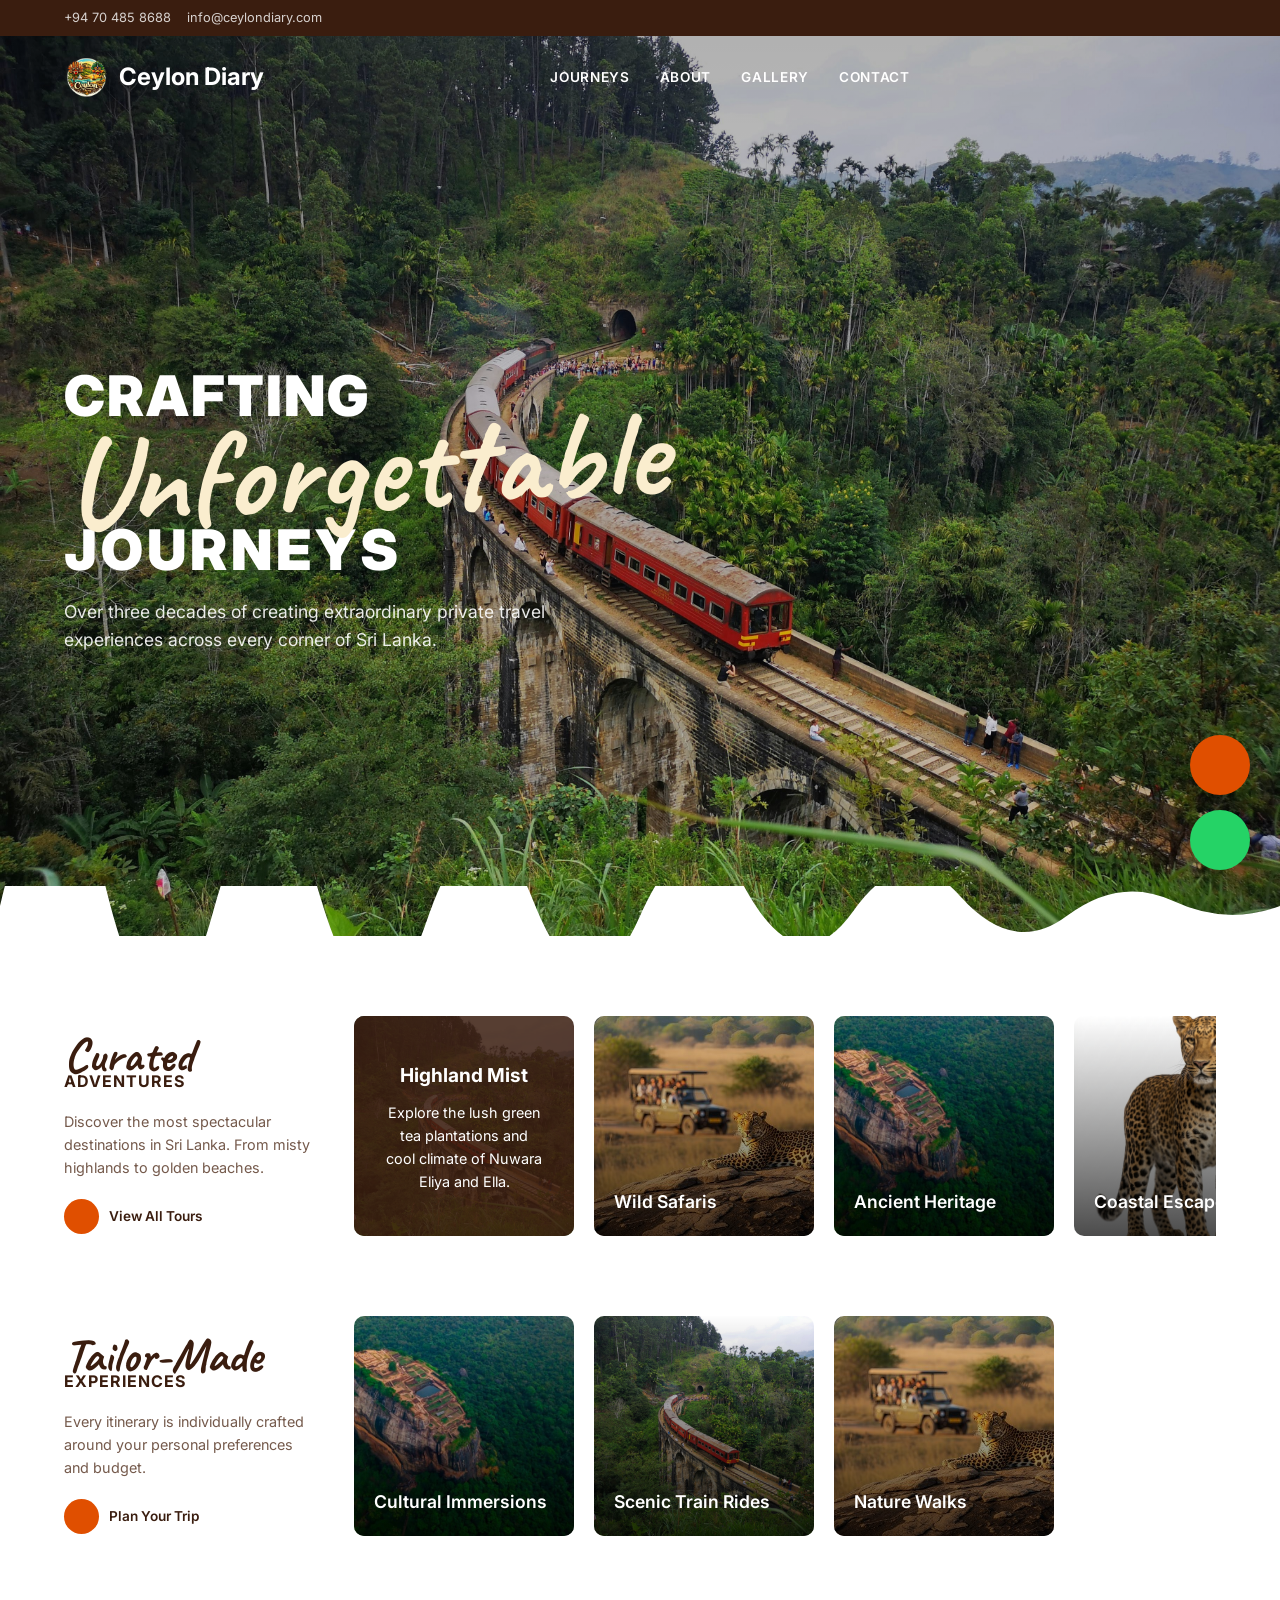
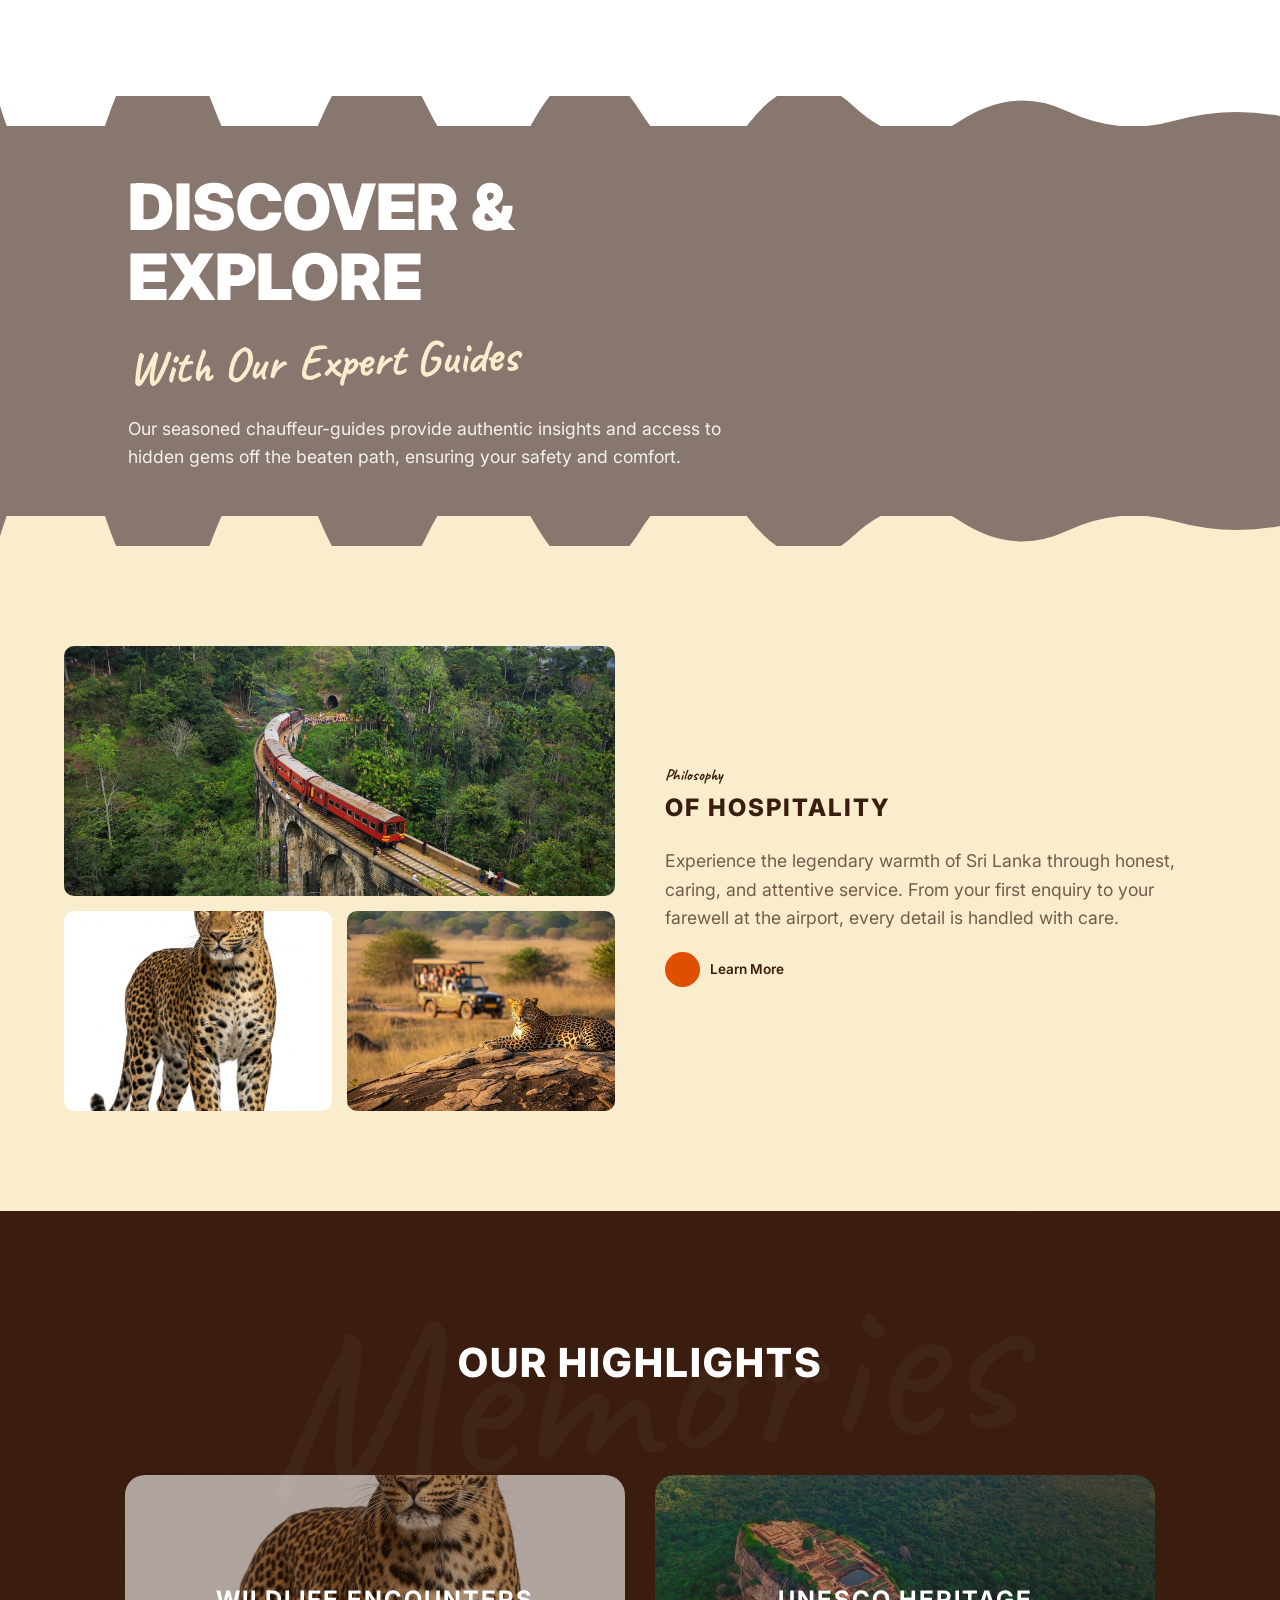
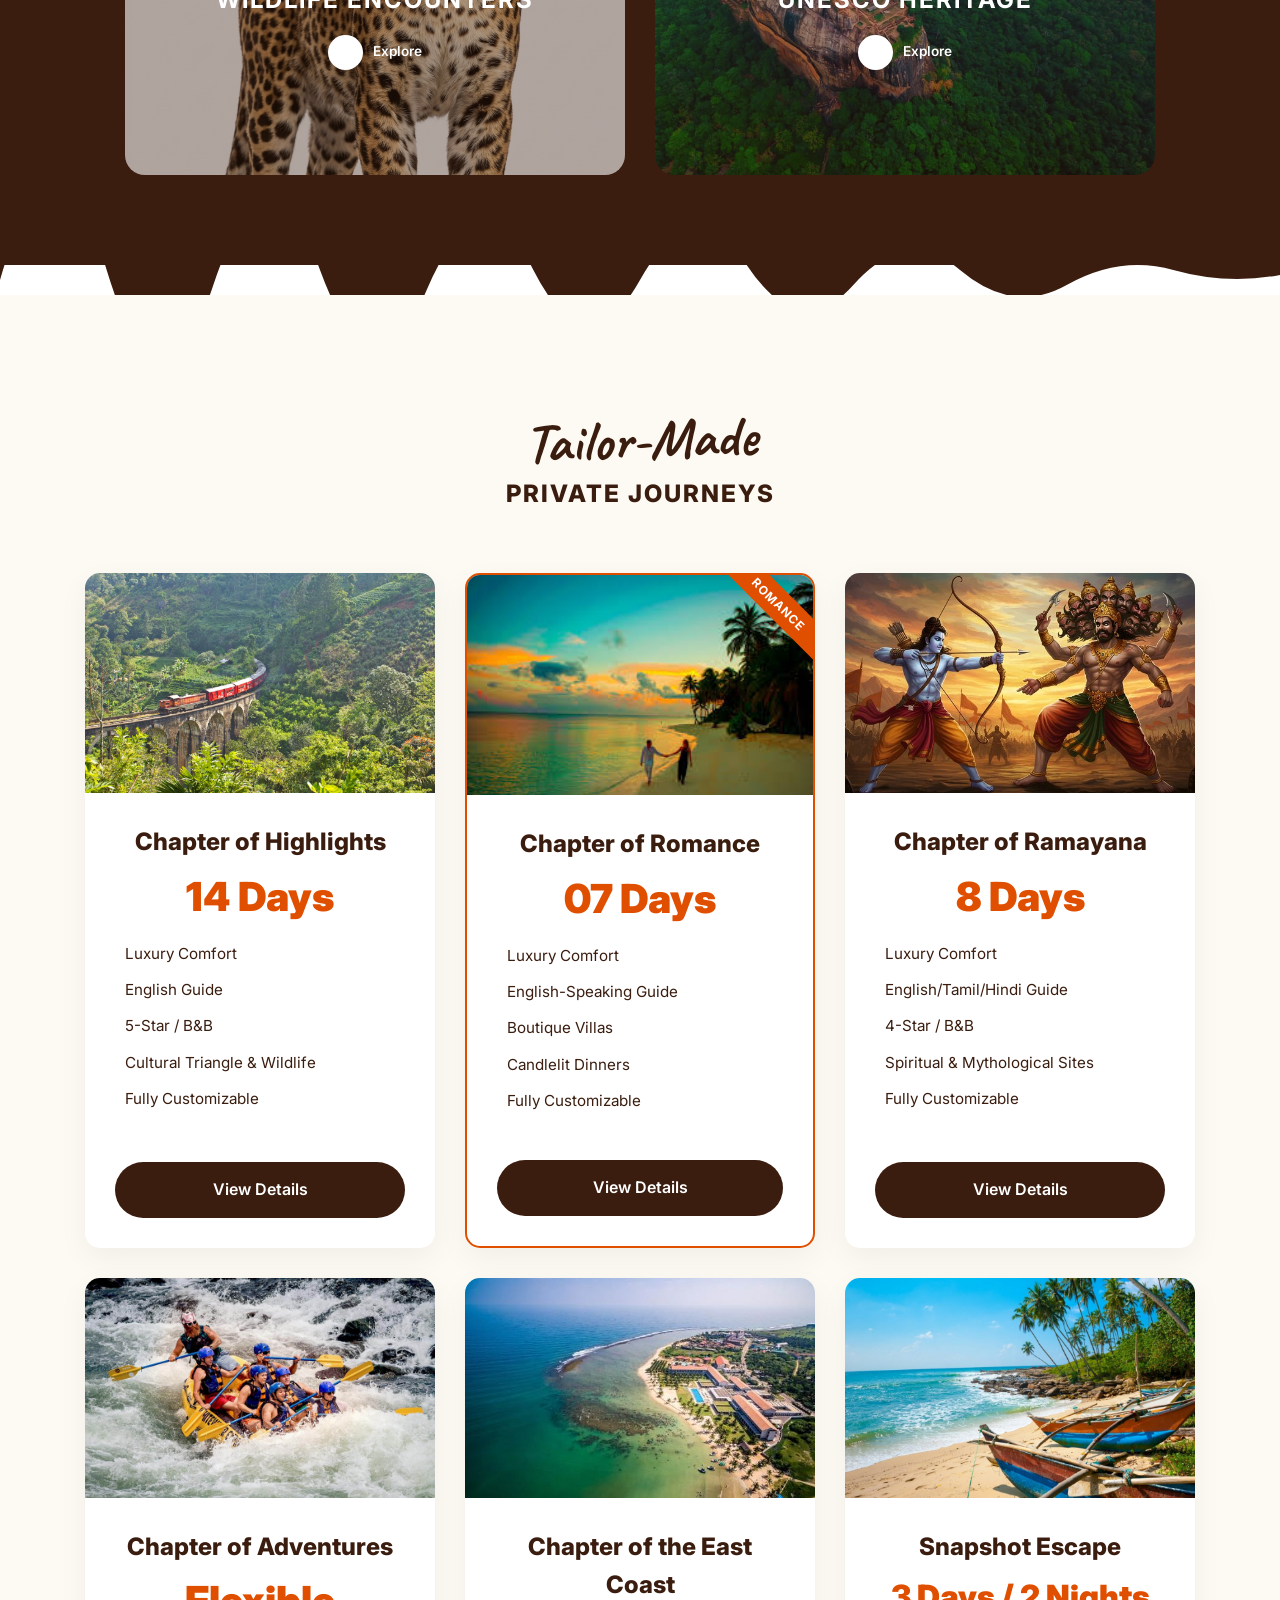
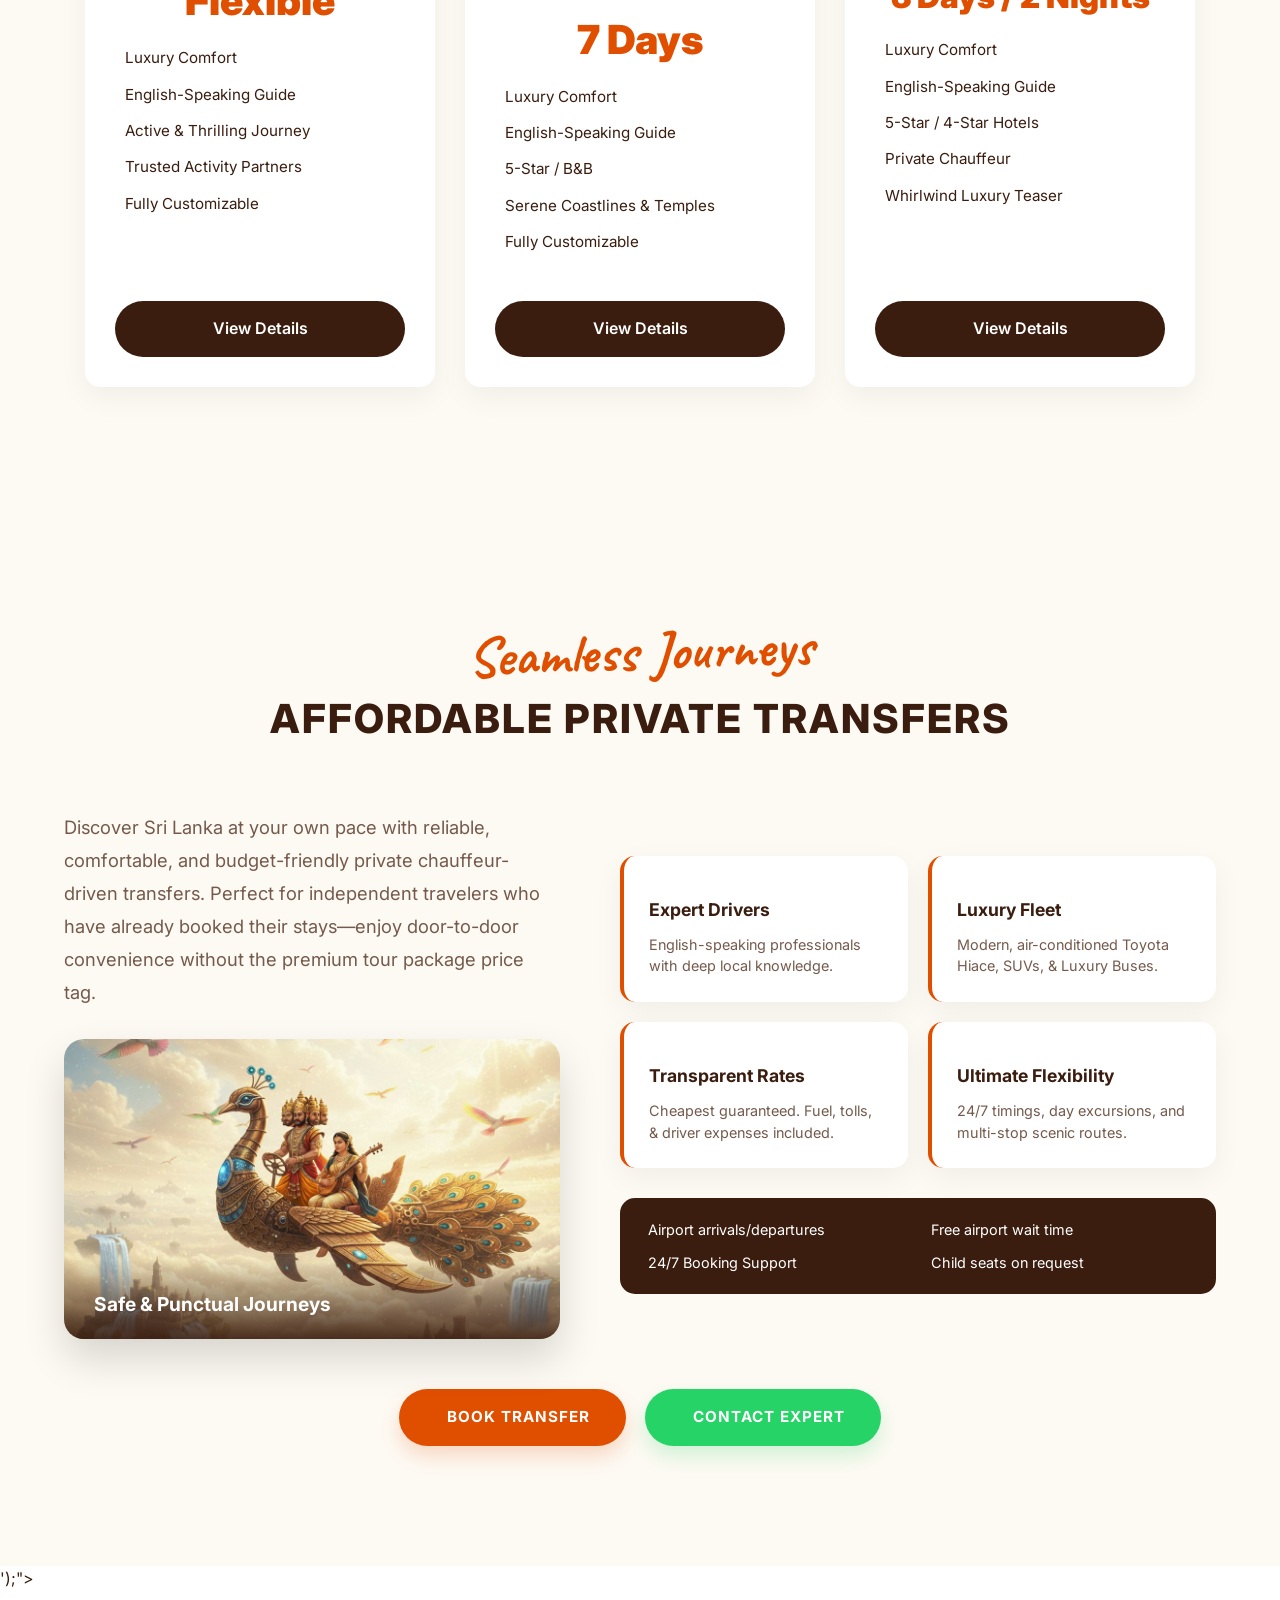
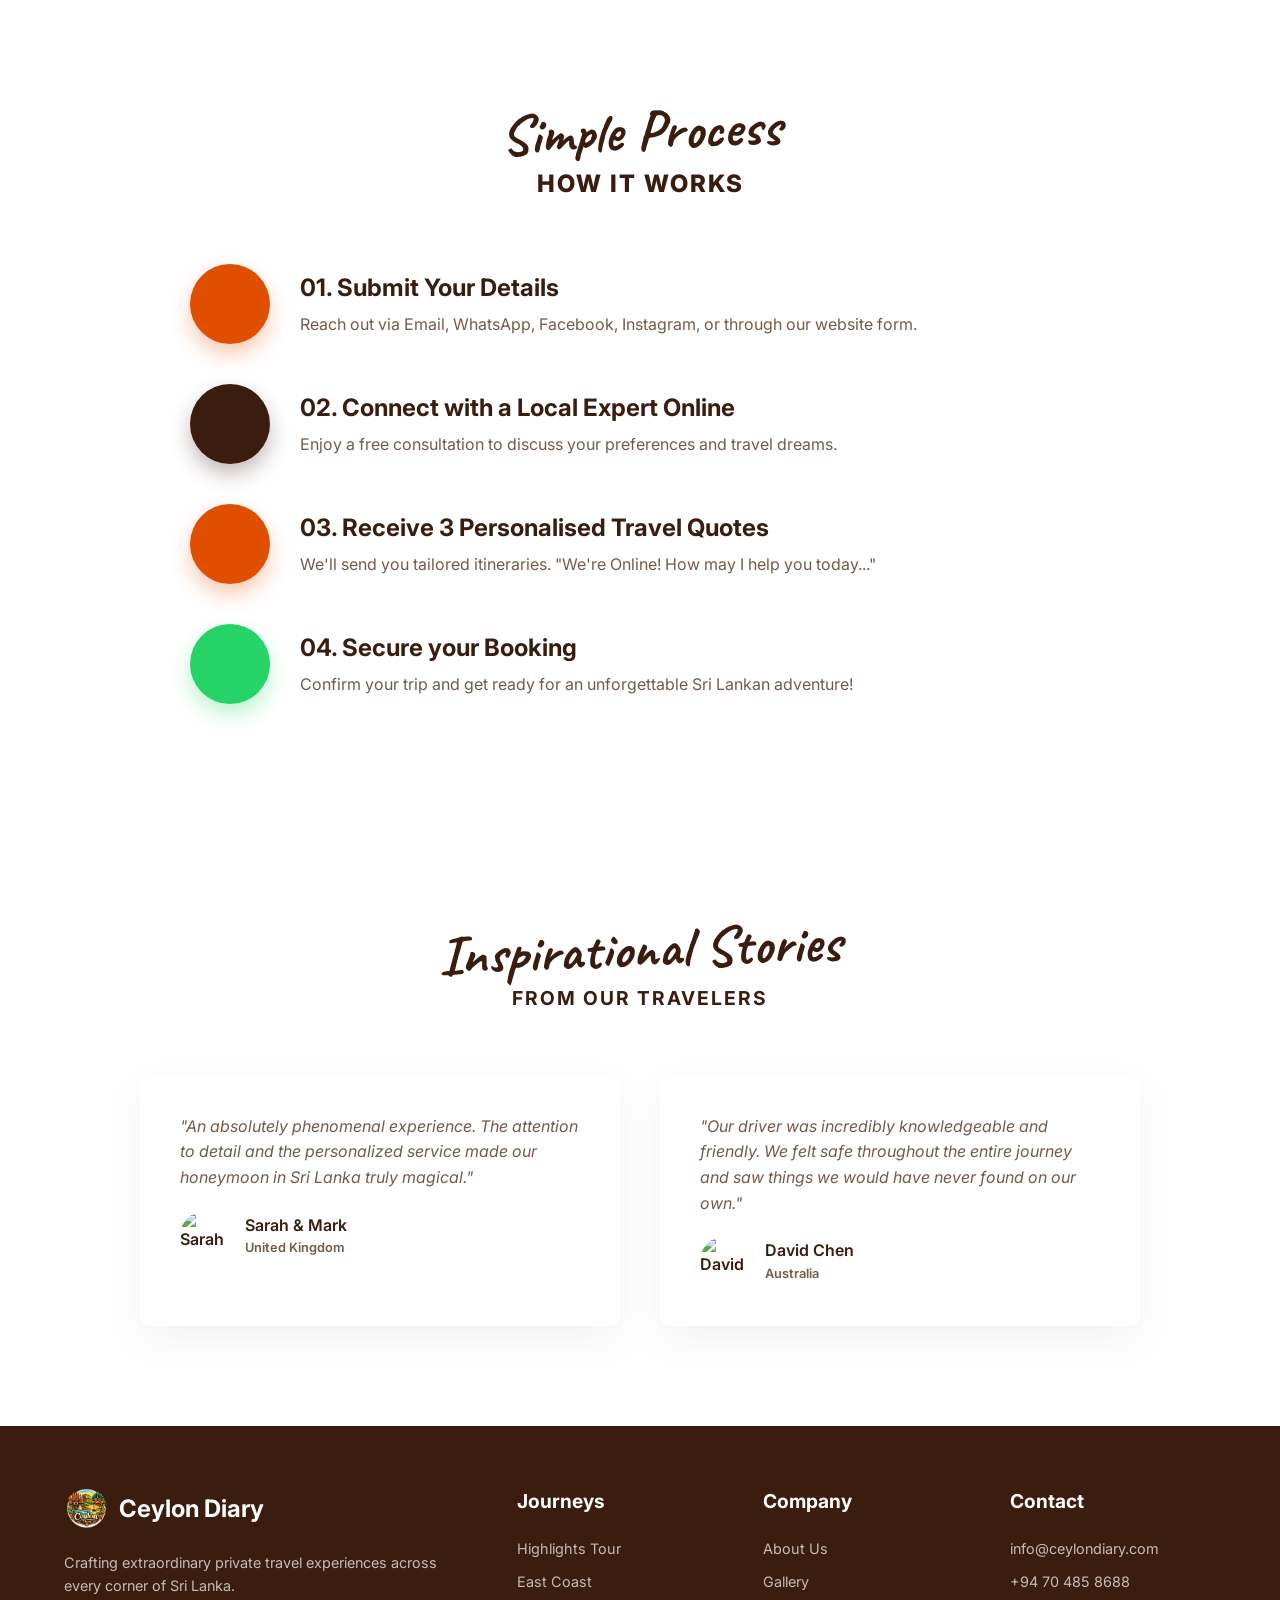
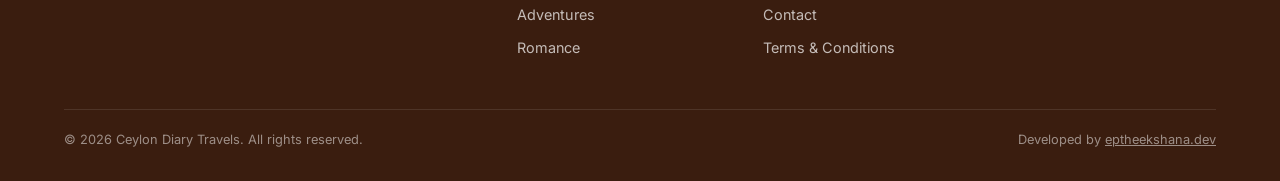
==== index.html @ e625d503 "Completed Ceylon Diary Web" ====
<!DOCTYPE html>
<html lang="en">
<head>
    <meta charset="UTF-8">
    <meta name="viewport" content="width=device-width, initial-scale=1.0">
    <title>Ceylon Diary | Luxury Private Tours Sri Lanka</title>

    <meta name="description" content="Discover Sri Lanka with Ceylon Diary. Explore luxury private tours, pristine beaches, ancient temples, wildlife safaris, and the legendary Ramayana trail.">
    <meta name="keywords" content="Sri Lanka tourism, luxury travel Sri Lanka, private tours Sri Lanka, Ramayana trail Sri Lanka, Sri Lanka holidays, Ceylon Diary, private chauffeur Sri Lanka, honeymoon Sri Lanka, custom holiday Sri Lanka">
    <meta property="og:title" content="Ceylon Diary | Luxury Private Tours Sri Lanka">
    <meta property="og:description" content="Discover Sri Lanka with Ceylon Diary. Explore luxury private tours, pristine beaches, ancient temples, wildlife safaris, and the legendary Ramayana trail.">
    <meta property="og:image" content="img/logo.png">
    <meta property="og:type" content="website">

    <link rel="icon" href="img/logo.png" type="image/png">
    
    <link rel="preconnect" href="https://fonts.googleapis.com">
    <link rel="preconnect" href="https://fonts.gstatic.com" crossorigin>
    <link href="https://fonts.googleapis.com/css2?family=Inter:wght@300;400;500;600;700;900&family=Caveat:wght@600;700&display=swap" rel="stylesheet">
    <link rel="stylesheet" href="https://cdn.jsdelivr.net/npm/remixicon@3.5.0/fonts/remixicon.css">
    
    <style>
        :root {
            --navy: #3a1d0f;
            --blue-bg: #faedce;
            --blue-light: #fdfaf3;
            --accent: #e04f00;
            --accent-hover: #c44500;
            --white: #FFFFFF;
            --text-dark: #3a1d0f;
            --text-muted: #755a4c;
            --border: #eaddce;
            --font-sans: 'Inter', sans-serif;
            --font-brush: 'Caveat', cursive;
        }

        * { margin: 0; padding: 0; box-sizing: border-box; }
        html { scroll-behavior: smooth; }
        body { font-family: var(--font-sans); background-color: var(--white); color: var(--text-dark); overflow-x: hidden; line-height: 1.6; }
        a { text-decoration: none; color: inherit; }
        ul { list-style: none; }
        img { max-width: 100%; display: block; }
        
        .brush-font { font-family: var(--font-brush); font-weight: 700; }
        
        /* -- TOP BAR -- */
        .top-bar { background: var(--navy); color: rgba(255,255,255,0.8); font-size: 0.8rem; padding: 8px 5%; display: flex; justify-content: space-between; z-index: 1001; position: relative; }
        .top-bar a { transition: color 0.3s; margin-left: 15px; }
        .top-bar a:hover { color: var(--accent); }
        
        /* -- HEADER -- */
        header { position: absolute; top: 35px; width: 100%; padding: 20px 5%; display: flex; justify-content: space-between; align-items: center; z-index: 1000; }
        .logo { display: flex; align-items: center; gap: 10px; font-weight: 700; color: #fff; font-size: 1.5rem; }
        .logo img { height: 45px; }
        .nav-links { display: flex; gap: 30px; }
        .nav-links a { color: #fff; font-size: 0.85rem; font-weight: 600; text-transform: uppercase; letter-spacing: 0.05em; transition: 0.3s; }
        .nav-links a:hover { color: var(--accent); }
        .nav-icons { display: flex; gap: 20px; color: #fff; font-size: 1.2rem; }
        
        /* -- HERO -- */
        .hero { position: relative; min-height: 100vh; background: linear-gradient(rgba(0,0,0,0.3), rgba(0,0,0,0.1)), url("img/Nine Arch Bridge.jpg") center/cover; display: flex; align-items: center; padding: 0 5%; }
        .hero-content { max-width: 800px; color: #fff; z-index: 2; margin-top: 50px; }
        .hero-title-1 { font-size: 3.5rem; font-weight: 900; letter-spacing: 2px; text-transform: uppercase; line-height: 1; }
        .hero-title-2 { font-size: 8rem; color: var(--blue-bg); margin: -20px 0 -10px; line-height: 1; transform: rotate(-3deg); }
        .hero-title-3 { font-size: 3.5rem; font-weight: 900; letter-spacing: 4px; text-transform: uppercase; line-height: 1; margin-bottom: 20px; }
        .hero-sub { font-size: 1.1rem; max-width: 500px; opacity: 0.9; }
        
        /* Torn edge bottom overlay */
        .torn-edge-white { position: absolute; bottom: 0; left: 0; width: 100%; height: 50px; background: url('data:image/svg+xml;utf8,<svg viewBox="0 0 1200 50" preserveAspectRatio="none" xmlns="http://www.w3.org/2000/svg"><path d="M0,50 L1200,50 L1200,20 Q1150,40 1100,15 T1000,30 T900,10 T800,25 T700,5 T600,30 T500,15 T400,35 T300,10 T200,25 T100,5 T0,20 Z" fill="%23FFFFFF"/></svg>') center bottom/100% 100% no-repeat; z-index: 10; }
        
        /* -- SECTIONS -- */
        .section { padding: 80px 5%; position: relative; }
        .section-white { background: var(--white); }
        .section-cream { background: var(--blue-bg); }
        .section-dark { background: var(--navy); color: var(--white); }
        
        /* -- HORIZONTAL GRIDS -- */
        .grid-row { display: flex; align-items: center; margin-bottom: 60px; gap: 40px; }
        .grid-info { flex: 0 0 250px; }
        .grid-info-title { font-size: 3rem; color: var(--navy); line-height: 1; margin-bottom: -10px; }
        .grid-info-subtitle { font-size: 1rem; font-weight: 700; text-transform: uppercase; letter-spacing: 1px; margin-bottom: 15px; }
        .grid-info p { font-size: 0.9rem; color: var(--text-muted); margin-bottom: 20px; }
        
        .btn-circle { display: inline-flex; align-items: center; gap: 10px; font-weight: 600; font-size: 0.85rem; color: var(--navy); transition: 0.3s; }
        .btn-circle i { background: var(--accent); color: #fff; width: 35px; height: 35px; border-radius: 50%; display: flex; align-items: center; justify-content: center; transition: 0.3s; }
        .btn-circle:hover i { transform: scale(1.1); background: var(--accent-hover); }
        
        .scroll-cards { display: flex; gap: 20px; overflow-x: auto; padding-bottom: 20px; flex-grow: 1; scrollbar-width: none; }
        .scroll-cards::-webkit-scrollbar { display: none; }
        .card-sq { flex: 0 0 220px; height: 220px; position: relative; border-radius: 10px; overflow: hidden; cursor: pointer; }
        .card-sq img { width: 100%; height: 100%; object-fit: cover; transition: 0.5s; }
        .card-sq:hover img { transform: scale(1.1); }
        .card-overlay { position: absolute; inset: 0; background: linear-gradient(to top, rgba(0,0,0,0.7), transparent); display: flex; align-items: flex-end; padding: 20px; color: #fff; font-weight: 600; font-size: 1.1rem; }
        .card-sq.active::before { content: ''; position: absolute; inset: 0; background: rgba(58,29,15,0.85); z-index: 1; }
        .card-sq.active .card-overlay { z-index: 2; align-items: center; justify-content: center; text-align: center; font-size: 0.9rem; padding: 30px; font-weight: 400; opacity: 1; background: none; }
        
        /* -- PARALLAX BANNER -- */
        .parallax-banner { position: relative; height: 50vh; display: flex; align-items: center; padding: 0 10%; color: #fff; background: url("img/Yala.jpg") center/cover fixed; }
        .parallax-banner::before { content: ''; position: absolute; inset: 0; background: rgba(58,29,15,0.6); }
        .parallax-content { position: relative; z-index: 2; max-width: 600px; }
        .parallax-title { font-size: 4rem; font-weight: 900; line-height: 1.1; margin-bottom: 10px; }
        .parallax-subtitle { font-size: 3rem; color: var(--blue-bg); transform: rotate(-2deg); display: inline-block; }
        
        .torn-edge-top-white { position: absolute; top: 0; left: 0; width: 100%; height: 30px; background: url('data:image/svg+xml;utf8,<svg viewBox="0 0 1200 30" preserveAspectRatio="none" xmlns="http://www.w3.org/2000/svg"><path d="M0,0 L1200,0 L1200,20 Q1150,10 1100,25 T1000,15 T900,25 T800,10 T700,30 T600,15 T500,25 T400,10 T300,25 T200,10 T100,25 T0,10 Z" fill="%23FFFFFF"/></svg>') center top/100% 100% no-repeat; z-index: 10; }
        .torn-edge-bottom-white { position: absolute; bottom: 0; left: 0; width: 100%; height: 30px; background: url('data:image/svg+xml;utf8,<svg viewBox="0 0 1200 30" preserveAspectRatio="none" xmlns="http://www.w3.org/2000/svg"><path d="M0,30 L1200,30 L1200,10 Q1150,20 1100,5 T1000,20 T900,5 T800,20 T700,0 T600,15 T500,5 T400,25 T300,5 T200,20 T100,5 T0,15 Z" fill="%23FFFFFF"/></svg>') center bottom/100% 100% no-repeat; z-index: 10; }

        /* -- MASONRY COLLAGE -- */
        .collage-section { display: flex; align-items: center; gap: 50px; padding: 100px 5%; background: var(--blue-bg); }
        .collage-grid { flex: 1; display: grid; grid-template-columns: 1fr 1fr; gap: 15px; }
        .collage-grid img { border-radius: 10px; width: 100%; height: 200px; object-fit: cover; }
        .collage-grid img:nth-child(1) { grid-column: 1 / 3; height: 250px; }
        .collage-text { flex: 1; }
        .collage-text h2 { font-size: 4rem; color: var(--navy); line-height: 1; margin-bottom: -10px; transform: rotate(-3deg); }
        .collage-text h3 { font-size: 1.5rem; font-weight: 800; letter-spacing: 2px; text-transform: uppercase; margin-bottom: 20px; }
        
        /* -- ACTIVISM -- */
        .activism-section { background: var(--navy); color: #fff; padding: 120px 5%; position: relative; overflow: hidden; text-align: center; }
        .activism-bg-text { position: absolute; top: -20px; left: 50%; transform: translateX(-50%) rotate(-5deg); font-size: 15rem; color: rgba(255,255,255,0.03); white-space: nowrap; font-family: var(--font-brush); z-index: 1; pointer-events: none; }
        .activism-cards { display: flex; justify-content: center; gap: 30px; position: relative; z-index: 2; margin-top: 80px; }
        .act-card { flex: 0 1 500px; height: 300px; border-radius: 20px; overflow: hidden; position: relative; }
        .act-card img { width: 100%; height: 100%; object-fit: cover; opacity: 0.6; transition: 0.5s; }
        .act-card:hover img { opacity: 0.8; transform: scale(1.05); }
        .act-overlay { position: absolute; inset: 0; display: flex; flex-direction: column; justify-content: center; align-items: center; padding: 40px; text-align: center; }
        .act-overlay h4 { font-size: 1.5rem; letter-spacing: 2px; margin-bottom: 15px; }
        
        /* -- PACKAGES -- */
        .packages-section { background: var(--blue-light); padding: 100px 5%; position: relative; }
        .packages-header { text-align: center; margin-bottom: 60px; }
        .packages-header .brush-font { font-size: 3.5rem; color: var(--navy); transform: rotate(-2deg); margin-bottom: -10px; display: inline-block; }
        .packages-header h2 { font-size: 1.5rem; font-weight: 800; letter-spacing: 2px; text-transform: uppercase; }
        
                        .packages-grid { display: flex; flex-wrap: wrap; justify-content: center; gap: 30px; max-width: 1200px; margin: 0 auto; }
        .pkg-card { flex: 0 1 350px; background: var(--white); border-radius: 15px; text-align: center; box-shadow: 0 10px 30px rgba(0,0,0,0.05); position: relative; overflow: hidden; transition: 0.3s; display: flex; flex-direction: column; }
        .pkg-img { width: 100%; height: 220px; object-fit: cover; }
        .pkg-content { padding: 30px; display: flex; flex-direction: column; flex-grow: 1; }
        .pkg-card:hover { transform: translateY(-5px); box-shadow: 0 15px 40px rgba(0,0,0,0.1); }
        .pkg-card.popular { border: 2px solid var(--accent); }
        .pkg-badge { position: absolute; top: 15px; right: -30px; background: var(--accent); color: #fff; font-size: 0.75rem; font-weight: 700; padding: 5px 30px; transform: rotate(45deg); letter-spacing: 1px; }
        .pkg-title { font-size: 1.5rem; font-weight: 800; color: var(--navy); margin-bottom: 15px; }
        .pkg-price { font-size: 2.5rem; font-weight: 900; color: var(--accent); margin-bottom: 25px; line-height: 1; }
        .pkg-price span { font-size: 1rem; font-weight: 500; color: var(--text-muted); }
        
        .pkg-list { text-align: left; margin-bottom: 35px; }
        .pkg-list li { margin-bottom: 12px; font-size: 0.95rem; display: flex; align-items: flex-start; gap: 10px; }
        .pkg-list li i { color: var(--accent); font-size: 1.1rem; margin-top: 2px; }
        
        .btn-pkg { display: inline-block; width: 100%; padding: 15px; background: var(--navy); color: #fff; border-radius: 50px; font-weight: 600; transition: 0.3s; }
        .btn-pkg:hover { background: var(--accent); }

        /* -- TESTIMONIALS -- */
        .testimonials { background: var(--white); padding: 100px 5%; text-align: center; }
        .test-title { font-size: 3.5rem; color: var(--navy); margin-bottom: -10px; transform: rotate(-2deg); }
        .test-subtitle { font-size: 1.2rem; font-weight: 700; letter-spacing: 2px; text-transform: uppercase; margin-bottom: 60px; }
        .test-grid { display: flex; justify-content: center; gap: 40px; max-width: 1000px; margin: 0 auto; }
        .test-card { background: #fff; box-shadow: 0 15px 40px rgba(0,0,0,0.05); padding: 40px; border-radius: 10px; text-align: left; flex: 1; position: relative; }
        .test-card p { font-style: italic; color: var(--text-muted); margin-bottom: 20px; }
        .test-author { display: flex; align-items: center; gap: 15px; font-weight: 600; }
        .test-author img { width: 50px; height: 50px; border-radius: 50%; object-fit: cover; }

        /* -- FOOTER -- */
        footer { background: var(--navy); color: #fff; padding: 60px 5% 30px; }
        .footer-grid { display: grid; grid-template-columns: 2fr 1fr 1fr 1fr; gap: 40px; margin-bottom: 40px; }
        .footer-col h4 { font-size: 1.2rem; margin-bottom: 20px; }
        .footer-col a { display: block; margin-bottom: 10px; color: rgba(255,255,255,0.7); font-size: 0.9rem; }
        .footer-col a:hover { color: var(--accent); }
        .footer-bottom { border-top: 1px solid rgba(255,255,255,0.1); padding-top: 20px; display: flex; justify-content: space-between; font-size: 0.8rem; color: rgba(255,255,255,0.5); }
        
        /* Utilities for Torn Edges on Dark/Cream */
        .torn-cream-top { position: absolute; top: 0; left: 0; width: 100%; height: 30px; background: url('data:image/svg+xml;utf8,<svg viewBox="0 0 1200 30" preserveAspectRatio="none" xmlns="http://www.w3.org/2000/svg"><path d="M0,0 L1200,0 L1200,20 Q1150,10 1100,25 T1000,15 T900,25 T800,10 T700,30 T600,15 T500,25 T400,10 T300,25 T200,10 T100,25 T0,10 Z" fill="%23faedce"/></svg>') center top/100% 100% no-repeat; z-index: 10; }
        .torn-navy-top { position: absolute; top: 0; left: 0; width: 100%; height: 30px; background: url('data:image/svg+xml;utf8,<svg viewBox="0 0 1200 30" preserveAspectRatio="none" xmlns="http://www.w3.org/2000/svg"><path d="M0,0 L1200,0 L1200,20 Q1150,10 1100,25 T1000,15 T900,25 T800,10 T700,30 T600,15 T500,25 T400,10 T300,25 T200,10 T100,25 T0,10 Z" fill="%233a1d0f"/></svg>') center top/100% 100% no-repeat; z-index: 10; }
        .torn-navy-bottom { position: absolute; bottom: 0; left: 0; width: 100%; height: 30px; background: url('data:image/svg+xml;utf8,<svg viewBox="0 0 1200 30" preserveAspectRatio="none" xmlns="http://www.w3.org/2000/svg"><path d="M0,30 L1200,30 L1200,10 Q1150,20 1100,5 T1000,20 T900,5 T800,20 T700,0 T600,15 T500,5 T400,25 T300,5 T200,20 T100,5 T0,15 Z" fill="%233a1d0f"/></svg>') center bottom/100% 100% no-repeat; z-index: 10; }
        /* -- MOBILE RESPONSIVENESS -- */
        @media (max-width: 992px) {
            .hero-title-1 { font-size: 2.5rem; }
            .hero-title-2 { font-size: 5rem; }
            .hero-title-3 { font-size: 2.5rem; }
            
            .grid-row { flex-direction: column; text-align: center; }
            .grid-info { flex: none; width: 100%; margin-bottom: 20px; }
            .scroll-cards { justify-content: flex-start; padding-bottom: 30px; }
            
            .collage-section { flex-direction: column; padding: 60px 5%; text-align: center; }
            .collage-grid { width: 100%; }
            .collage-text h2 { font-size: 3rem; transform: none; margin-bottom: 10px; }
            
            .activism-cards { flex-direction: column; }
            .activism-bg-text { font-size: 8rem; top: 0; }
            
            .test-grid { flex-direction: column; }
            .footer-grid { grid-template-columns: 1fr 1fr; }
        }

        @media (max-width: 768px) {

            /* Added Mobile Fixes */
            .details-grid { grid-template-columns: 1fr !important; gap: 32px !important; }
            .nav-links.active { z-index: 10000; }
            .pkg-card { margin-bottom: 30px; width: 100%; }
            .packages-grid { flex-direction: column; }
            .form-grid { grid-template-columns: 1fr !important; }

            /* Top bar & Header */
            .top-bar { flex-direction: column; align-items: center; gap: 10px; text-align: center; }
            .nav-links { display: none; /* In a real app, you'd add a JS hamburger menu here */ }
            header { top: 70px; }
            
            .hero { padding-top: 100px; text-align: center; justify-content: center; }
            .hero-title-1 { font-size: 2rem; }
            .hero-title-2 { font-size: 4rem; margin: -10px 0 0px; }
            .hero-title-3 { font-size: 2rem; letter-spacing: 2px; }
            
            .section { padding: 60px 5%; }
            
            .parallax-banner { text-align: center; padding: 0 5%; }
            .parallax-title { font-size: 2.5rem; }
            .parallax-subtitle { font-size: 2rem; transform: none; }
            
            .collage-text h2 { font-size: 2.5rem; }
            
            .activism-section h2 { font-size: 2rem; }
            .activism-bg-text { font-size: 5rem; top: 10px; }
            
            .packages-header .brush-font { font-size: 2.5rem; }
            .packages-header h2 { font-size: 1.2rem; }
            .pkg-card { margin-bottom: 20px; }
            
            .test-title { font-size: 2.5rem; transform: none; }
            
            .footer-grid { grid-template-columns: 1fr; text-align: center; }
            .footer-col .logo { justify-content: center; }
            .footer-col div { justify-content: center; }
        }
        
        /* Mobile Hamburger Menu Support */
        .hamburger { display: none; background: none; border: none; color: #fff; font-size: 1.8rem; cursor: pointer; }
        @media (max-width: 768px) {
            .hamburger { display: block; }
            .nav-icons { display: none; }
            .nav-links.active {
                display: flex;
                flex-direction: column;
                position: absolute;
                top: 70px;
                left: 5%;
                right: 5%;
                background: var(--navy);
                padding: 20px;
                border-radius: 10px;
                text-align: center;
                box-shadow: 0 10px 30px rgba(0,0,0,0.2);
            }
        }
    
        /* -- PREMIUM BUTTONS -- */
        .btn-premium {
            display: inline-flex;
            align-items: center;
            gap: 12px;
            padding: 16px 36px;
            background: var(--accent);
            color: #fff;
            border-radius: 50px;
            font-size: 0.95rem;
            font-weight: 700;
            text-transform: uppercase;
            letter-spacing: 1px;
            transition: all 0.3s ease;
            box-shadow: 0 10px 20px rgba(224, 79, 0, 0.2);
            text-decoration: none;
        }
        .btn-premium i {
            font-size: 1.2rem;
        }
        .btn-premium:hover {
            transform: translateY(-3px);
            box-shadow: 0 15px 30px rgba(224, 79, 0, 0.3);
            background: var(--accent-hover);
            color: #fff;
        }
        .btn-premium.whatsapp {
            background: #25D366;
            box-shadow: 0 10px 20px rgba(37, 211, 102, 0.2);
        }
        .btn-premium.whatsapp:hover {
            background: #20b858;
            box-shadow: 0 15px 30px rgba(37, 211, 102, 0.3);
        }

        /* -- FLOATING CONTACT -- */
        .floating-contact {
            position: fixed;
            bottom: 30px;
            right: 30px;
            display: flex;
            flex-direction: column;
            gap: 15px;
            z-index: 9999;
        }
        .float-btn {
            width: 60px;
            height: 60px;
            border-radius: 50%;
            display: flex;
            align-items: center;
            justify-content: center;
            color: white;
            font-size: 1.8rem;
            box-shadow: 0 10px 25px rgba(0,0,0,0.15);
            transition: all 0.3s ease;
            text-decoration: none;
        }
        .float-wa {
            background: #25D366;
        }
        .float-wa:hover {
            background: #20b858;
            transform: scale(1.1) translateY(-5px);
            color: white;
        }
        .float-mail {
            background: var(--accent);
        }
        .float-mail:hover {
            background: var(--accent-hover);
            transform: scale(1.1) translateY(-5px);
            color: white;
        }

    </style>
</head>
<body>

    <div class="top-bar">
        <div><i class="ri-phone-line"></i> +94 70 485 8688 &nbsp;&nbsp; <i class="ri-mail-line"></i> info@ceylondiary.com</div>
        <div>
            <a href="#"><i class="ri-facebook-fill"></i></a>
            <a href="#"><i class="ri-instagram-line"></i></a>
            <a href="#"><i class="ri-whatsapp-line"></i></a>
        </div>
    </div>

    <header>
        <a href="index.html" class="logo">
            <img src="img/logo.png" alt="Logo"> Ceylon Diary
        </a>
        <nav class="nav-links">
            <a href="index.html#tours">Journeys</a>
            <a href="about.html">About</a>
            <a href="gallery.html">Gallery</a>
            <a href="contact.html">Contact</a>
        </nav>
        <div class="nav-icons">
            <i class="ri-search-line"></i>
            <i class="ri-global-line"></i>
        </div>
        <button class="hamburger" onclick="document.querySelector('.nav-links').classList.toggle('active')">
            <i class="ri-menu-line"></i>
        </button>
    </header>

    <section class="hero">
        <div class="hero-content">
            <div class="hero-title-1">CRAFTING</div>
            <div class="brush-font hero-title-2">Unforgettable</div>
            <div class="hero-title-3">JOURNEYS</div>
            <p class="hero-sub">Over three decades of creating extraordinary private travel experiences across every corner of Sri Lanka.</p>
        </div>
        <div class="torn-edge-white"></div>
    </section>

    <section class="section section-white" id="tours">
        <!-- Row 1 -->
        <div class="grid-row">
            <div class="grid-info">
                <div class="brush-font grid-info-title">Curated</div>
                <div class="grid-info-subtitle">Adventures</div>
                <p>Discover the most spectacular destinations in Sri Lanka. From misty highlands to golden beaches.</p>
                <a href="chapter-of-highlights.html" class="btn-circle">
                    <i class="ri-arrow-right-line"></i> View All Tours
                </a>
            </div>
            <div class="scroll-cards">
                <div class="card-sq active">
                    <img src="img/Nine Arch Bridge.jpg" alt="Tour">
                    <div class="card-overlay">
                        <div>
                            <h4 style="font-size:1.2rem; margin-bottom:10px;">Highland Mist</h4>
                            <p>Explore the lush green tea plantations and cool climate of Nuwara Eliya and Ella.</p>
                        </div>
                    </div>
                </div>
                <div class="card-sq">
                    <img src="img/Yala.jpg" alt="Tour">
                    <div class="card-overlay">Wild Safaris</div>
                </div>
                <div class="card-sq">
                    <img src="img/Sigiriya.jpg" alt="Tour">
                    <div class="card-overlay">Ancient Heritage</div>
                </div>
                <div class="card-sq">
                    <img src="img/hero-leopard.jpg" alt="Tour">
                    <div class="card-overlay">Coastal Escapes</div>
                </div>
            </div>
        </div>

        <!-- Row 2 -->
        <div class="grid-row">
            <div class="grid-info">
                <div class="brush-font grid-info-title">Tailor-Made</div>
                <div class="grid-info-subtitle">Experiences</div>
                <p>Every itinerary is individually crafted around your personal preferences and budget.</p>
                <a href="#contact" class="btn-circle">
                    <i class="ri-arrow-right-line"></i> Plan Your Trip
                </a>
            </div>
            <div class="scroll-cards">
                <div class="card-sq">
                    <img src="img/Sigiriya.jpg" alt="Tour">
                    <div class="card-overlay">Cultural Immersions</div>
                </div>
                <div class="card-sq">
                    <img src="img/Nine Arch Bridge.jpg" alt="Tour">
                    <div class="card-overlay">Scenic Train Rides</div>
                </div>
                <div class="card-sq">
                    <img src="img/Yala.jpg" alt="Tour">
                    <div class="card-overlay">Nature Walks</div>
                </div>
            </div>
        </div>
    </section>

    <section class="parallax-banner">
        <div class="torn-edge-top-white"></div>
        <div class="parallax-content">
            <div class="parallax-title">DISCOVER & EXPLORE</div>
            <div class="brush-font parallax-subtitle">With Our Expert Guides</div>
            <p style="margin-top: 15px; font-size: 1.1rem; opacity: 0.9;">Our seasoned chauffeur-guides provide authentic insights and access to hidden gems off the beaten path, ensuring your safety and comfort.</p>
        </div>
        <div class="torn-cream-top" style="top: auto; bottom: 0; transform: scaleY(-1);"></div>
    </section>

    <section class="collage-section" id="about">
        <div class="collage-grid">
            <img src="img/Nine Arch Bridge.jpg" alt="Collage 1">
            <img src="img/hero-leopard.jpg" alt="Collage 2">
            <img src="img/Yala.jpg" alt="Collage 3">
        </div>
        <div class="collage-text">
            <div class="brush-font">Philosophy</div>
            <h3>Of Hospitality</h3>
            <p style="color: var(--text-muted); font-size: 1.1rem; margin-bottom: 20px;">Experience the legendary warmth of Sri Lanka through honest, caring, and attentive service. From your first enquiry to your farewell at the airport, every detail is handled with care.</p>
            <a href="#contact" class="btn-circle">
                <i class="ri-arrow-right-line"></i> Learn More
            </a>
        </div>
    </section>

    <section class="activism-section">
        <div class="torn-navy-top"></div>
        <div class="activism-bg-text">Memories</div>
        <h2 style="font-size: 2.5rem; font-weight: 800; letter-spacing: 2px; position: relative; z-index: 2;">OUR HIGHLIGHTS</h2>
        <div class="activism-cards">
            <div class="act-card">
                <img src="img/hero-leopard.jpg" alt="Highlight 1">
                <div class="act-overlay">
                    <h4>WILDLIFE ENCOUNTERS</h4>
                    <a href="chapter-of-adventures.html" class="btn-circle" style="color:#fff;">
                        <i class="ri-arrow-right-line" style="background:#fff; color:var(--navy);"></i> Explore
                    </a>
                </div>
            </div>
            <div class="act-card">
                <img src="img/Sigiriya.jpg" alt="Highlight 2">
                <div class="act-overlay">
                    <h4>UNESCO HERITAGE</h4>
                    <a href="chapter-of-ramayana.html" class="btn-circle" style="color:#fff;">
                        <i class="ri-arrow-right-line" style="background:#fff; color:var(--navy);"></i> Explore
                    </a>
                </div>
            </div>
        </div>
        <div class="torn-edge-bottom-white"></div>
    </section>

    <section class="packages-section" id="packages">
        <div class="packages-header">
            <div class="brush-font">Tailor-Made</div>
            <h2>Private Journeys</h2>
        </div>
        
        <div class="packages-grid">
            <div class="pkg-card">
                <img src="img/CH.webp" alt="Chapter of Highlights" class="pkg-img">
                <div class="pkg-content">
                    <div class="pkg-title">Chapter of Highlights</div>
                    <div class="pkg-price">14 Days</div>
                    <ul class="pkg-list" style="flex-grow: 1;">
                        <li><i class="ri-checkbox-circle-fill"></i> Luxury Comfort</li>
                        <li><i class="ri-checkbox-circle-fill"></i> English Guide</li>
                        <li><i class="ri-checkbox-circle-fill"></i> 5-Star / B&B</li>
                        <li><i class="ri-checkbox-circle-fill"></i> Cultural Triangle & Wildlife</li>
                        <li><i class="ri-checkbox-circle-fill"></i> Fully Customizable</li>
                    </ul>
                    <a href="chapter-of-highlights.html" class="btn-pkg">View Details</a>
                </div>
            </div>
            
            <div class="pkg-card popular">
                <div class="pkg-badge">ROMANCE</div>
                <img src="img/Honeymoon.jpeg" alt="Chapter of Romance" class="pkg-img">
                <div class="pkg-content">
                    <div class="pkg-title">Chapter of Romance</div>
                    <div class="pkg-price">07 Days</div>
                    <ul class="pkg-list" style="flex-grow: 1;">
                        <li><i class="ri-checkbox-circle-fill"></i> Luxury Comfort</li>
                        <li><i class="ri-checkbox-circle-fill"></i> English-Speaking Guide</li>
                        <li><i class="ri-checkbox-circle-fill"></i> Boutique Villas</li>
                        <li><i class="ri-checkbox-circle-fill"></i> Candlelit Dinners</li>
                        <li><i class="ri-checkbox-circle-fill"></i> Fully Customizable</li>
                    </ul>
                    <a href="chapter-of-romance.html" class="btn-pkg">View Details</a>
                </div>
            </div>
            
            <div class="pkg-card">
                <img src="img/Ramayana.jpg" alt="Chapter of Ramayana" class="pkg-img">
                <div class="pkg-content">
                    <div class="pkg-title">Chapter of Ramayana</div>
                    <div class="pkg-price">8 Days</div>
                    <ul class="pkg-list" style="flex-grow: 1;">
                        <li><i class="ri-checkbox-circle-fill"></i> Luxury Comfort</li>
                        <li><i class="ri-checkbox-circle-fill"></i> English/Tamil/Hindi Guide</li>
                        <li><i class="ri-checkbox-circle-fill"></i> 4-Star / B&B</li>
                        <li><i class="ri-checkbox-circle-fill"></i> Spiritual & Mythological Sites</li>
                        <li><i class="ri-checkbox-circle-fill"></i> Fully Customizable</li>
                    </ul>
                    <a href="chapter-of-ramayana.html" class="btn-pkg">View Details</a>
                </div>
            </div>
            
            <div class="pkg-card">
                <img src="img/Kitulgala.jpg" alt="Chapter of Adventures" class="pkg-img">
                <div class="pkg-content">
                    <div class="pkg-title">Chapter of Adventures</div>
                    <div class="pkg-price">Flexible</div>
                    <ul class="pkg-list" style="flex-grow: 1;">
                        <li><i class="ri-checkbox-circle-fill"></i> Luxury Comfort</li>
                        <li><i class="ri-checkbox-circle-fill"></i> English-Speaking Guide</li>
                        <li><i class="ri-checkbox-circle-fill"></i> Active & Thrilling Journey</li>
                        <li><i class="ri-checkbox-circle-fill"></i> Trusted Activity Partners</li>
                        <li><i class="ri-checkbox-circle-fill"></i> Fully Customizable</li>
                    </ul>
                    <a href="chapter-of-adventures.html" class="btn-pkg">View Details</a>
                </div>
            </div>

            
            <div class="pkg-card">
                <img src="img/Passikudah.jpg" alt="Chapter of the East Coast" class="pkg-img">
                <div class="pkg-content">
                    <div class="pkg-title">Chapter of the East Coast</div>
                    <div class="pkg-price">7 Days</div>
                    <ul class="pkg-list" style="flex-grow: 1;">
                        <li><i class="ri-checkbox-circle-fill"></i> Luxury Comfort</li>
                        <li><i class="ri-checkbox-circle-fill"></i> English-Speaking Guide</li>
                        <li><i class="ri-checkbox-circle-fill"></i> 5-Star / B&B</li>
                        <li><i class="ri-checkbox-circle-fill"></i> Serene Coastlines & Temples</li>
                        <li><i class="ri-checkbox-circle-fill"></i> Fully Customizable</li>
                    </ul>
                    <a href="chapter-of-the-east-coast.html" class="btn-pkg">View Details</a>
                </div>
            </div>
<div class="pkg-card">
                <img src="img/slbeach-1024x682.jpeg" alt="Snapshot Escape" class="pkg-img">
                <div class="pkg-content">
                    <div class="pkg-title">Snapshot Escape</div>
                    <div class="pkg-price" style="font-size: 2rem;">3 Days / 2 Nights</div>
                    <ul class="pkg-list" style="flex-grow: 1;">
                        <li><i class="ri-checkbox-circle-fill"></i> Luxury Comfort</li>
                        <li><i class="ri-checkbox-circle-fill"></i> English-Speaking Guide</li>
                        <li><i class="ri-checkbox-circle-fill"></i> 5-Star / 4-Star Hotels</li>
                        <li><i class="ri-checkbox-circle-fill"></i> Private Chauffeur</li>
                        <li><i class="ri-checkbox-circle-fill"></i> Whirlwind Luxury Teaser</li>
                    </ul>
                    <a href="chapter-of-snapshot-escape.html" class="btn-pkg">View Details</a>
                </div>
            </div>
        </div>
    </section>

    
    <!-- TRANSFERS SECTION -->
    <section class="section" id="transfers" style="background: var(--blue-light); position: relative; padding: 120px 5%;">
        
        <div style="max-width: 1200px; margin: 0 auto;">
            <div style="text-align: center; margin-bottom: 60px;">
                <div class="brush-font" style="font-size: 3.5rem; color: var(--accent); transform: rotate(-2deg); margin-bottom: -10px;">Seamless Journeys</div>
                <h2 style="font-size: 2.5rem; color: var(--navy); font-weight: 800; text-transform: uppercase; letter-spacing: 2px;">Affordable Private Transfers</h2>
            </div>
            
            <div style="display: grid; grid-template-columns: 1fr 1.2fr; gap: 60px; align-items: center;">
                
                <!-- Left Side: Description & Image -->
                <div>
                    <p style="font-size: 1.15rem; line-height: 1.8; color: var(--text-muted); margin-bottom: 30px;">
                        Discover Sri Lanka at your own pace with reliable, comfortable, and budget-friendly private chauffeur-driven transfers. Perfect for independent travelers who have already booked their stays—enjoy door-to-door convenience without the premium tour package price tag.
                    </p>
                    
                    <div style="position: relative; border-radius: 20px; overflow: hidden; box-shadow: 0 20px 40px rgba(0,0,0,0.15);">
                        <img src="img/Dandumonara.jpeg" alt="Private Transfers" style="width: 100%; height: 300px; object-fit: cover;">
                        <div style="position: absolute; bottom: 0; left: 0; right: 0; background: linear-gradient(to top, rgba(58, 29, 15, 0.9), transparent); padding: 30px 20px 20px;">
                            <div style="color: white; font-weight: 700; font-size: 1.2rem; display: flex; align-items: center; gap: 10px;">
                                <i class="ri-shield-star-fill" style="color: var(--accent); font-size: 1.5rem;"></i> Safe & Punctual Journeys
                            </div>
                        </div>
                    </div>
                </div>

                <!-- Right Side: Features Grid -->
                <div>
                    <div style="display: grid; grid-template-columns: 1fr 1fr; gap: 20px; margin-bottom: 30px;">
                        
                        <!-- Feature 1 -->
                        <div style="background: var(--white); padding: 25px; border-radius: 15px; box-shadow: 0 10px 30px rgba(0,0,0,0.05); border-left: 4px solid var(--accent); transition: transform 0.3s;" onmouseover="this.style.transform='translateY(-5px)'" onmouseout="this.style.transform='translateY(0)'">
                            <i class="ri-steering-fill" style="font-size: 2rem; color: var(--navy); margin-bottom: 15px; display: block;"></i>
                            <h4 style="font-size: 1.1rem; color: var(--navy); margin-bottom: 10px; font-weight: 700;">Expert Drivers</h4>
                            <p style="font-size: 0.9rem; color: var(--text-muted); line-height: 1.5;">English-speaking professionals with deep local knowledge.</p>
                        </div>

                        <!-- Feature 2 -->
                        <div style="background: var(--white); padding: 25px; border-radius: 15px; box-shadow: 0 10px 30px rgba(0,0,0,0.05); border-left: 4px solid var(--accent); transition: transform 0.3s;" onmouseover="this.style.transform='translateY(-5px)'" onmouseout="this.style.transform='translateY(0)'">
                            <i class="ri-car-fill" style="font-size: 2rem; color: var(--navy); margin-bottom: 15px; display: block;"></i>
                            <h4 style="font-size: 1.1rem; color: var(--navy); margin-bottom: 10px; font-weight: 700;">Luxury Fleet</h4>
                            <p style="font-size: 0.9rem; color: var(--text-muted); line-height: 1.5;">Modern, air-conditioned Toyota Hiace, SUVs, & Luxury Buses.</p>
                        </div>

                        <!-- Feature 3 -->
                        <div style="background: var(--white); padding: 25px; border-radius: 15px; box-shadow: 0 10px 30px rgba(0,0,0,0.05); border-left: 4px solid var(--accent); transition: transform 0.3s;" onmouseover="this.style.transform='translateY(-5px)'" onmouseout="this.style.transform='translateY(0)'">
                            <i class="ri-money-dollar-circle-fill" style="font-size: 2rem; color: var(--navy); margin-bottom: 15px; display: block;"></i>
                            <h4 style="font-size: 1.1rem; color: var(--navy); margin-bottom: 10px; font-weight: 700;">Transparent Rates</h4>
                            <p style="font-size: 0.9rem; color: var(--text-muted); line-height: 1.5;">Cheapest guaranteed. Fuel, tolls, & driver expenses included.</p>
                        </div>

                        <!-- Feature 4 -->
                        <div style="background: var(--white); padding: 25px; border-radius: 15px; box-shadow: 0 10px 30px rgba(0,0,0,0.05); border-left: 4px solid var(--accent); transition: transform 0.3s;" onmouseover="this.style.transform='translateY(-5px)'" onmouseout="this.style.transform='translateY(0)'">
                            <i class="ri-route-fill" style="font-size: 2rem; color: var(--navy); margin-bottom: 15px; display: block;"></i>
                            <h4 style="font-size: 1.1rem; color: var(--navy); margin-bottom: 10px; font-weight: 700;">Ultimate Flexibility</h4>
                            <p style="font-size: 0.9rem; color: var(--text-muted); line-height: 1.5;">24/7 timings, day excursions, and multi-stop scenic routes.</p>
                        </div>
                    </div>
                    
                    <div style="background: var(--navy); padding: 20px; border-radius: 15px; color: white;">
                        <ul style="display: grid; grid-template-columns: 1fr 1fr; gap: 10px; list-style: none; margin: 0; padding: 0;">
                            <li style="font-size: 0.9rem; display: flex; align-items: center; gap: 8px;"><i class="ri-check-line" style="color: var(--accent);"></i> Airport arrivals/departures</li>
                            <li style="font-size: 0.9rem; display: flex; align-items: center; gap: 8px;"><i class="ri-check-line" style="color: var(--accent);"></i> Free airport wait time</li>
                            <li style="font-size: 0.9rem; display: flex; align-items: center; gap: 8px;"><i class="ri-check-line" style="color: var(--accent);"></i> 24/7 Booking Support</li>
                            <li style="font-size: 0.9rem; display: flex; align-items: center; gap: 8px;"><i class="ri-check-line" style="color: var(--accent);"></i> Child seats on request</li>
                        </ul>
                    </div>
                </div>
            </div>
            
            <div style="text-align: center; margin-top: 50px;">
                <a href="mailto:info@ceylondiary.com" class="btn-premium" style="margin-right: 15px;"><i class="ri-mail-send-line"></i> Book Transfer</a>
                <a href="https://wa.me/94704858688" class="btn-premium whatsapp"><i class="ri-whatsapp-line"></i> Contact Expert</a>
            </div>
        </div>
    </section>

    <!-- HOW IT WORKS SECTION -->
    <section class="section section-white" id="how-it-works" style="position: relative; padding: 100px 5%; background: var(--white);">
        <div class="torn-cream-top" style="background-image: url('data:image/svg+xml;utf8,<svg viewBox=\"0 0 1200 30\" preserveAspectRatio=\"none\" xmlns=\"http://www.w3.org/2000/svg\"><path d=\"M0,0 L1200,0 L1200,20 Q1150,10 1100,25 T1000,15 T900,25 T800,10 T700,30 T600,15 T500,25 T400,10 T300,25 T200,10 T100,25 T0,10 Z\" fill=\"%23faedce\"/></svg>');"></div>
        
        <div class="packages-header" style="margin-top: 20px;">
            <div class="brush-font">Simple Process</div>
            <h2>How It Works</h2>
        </div>

        <div style="max-width: 900px; margin: 0 auto; display: flex; flex-direction: column; gap: 40px; position: relative;">
            <div style="position: absolute; left: 40px; top: 0; bottom: 0; width: 4px; background: var(--cream); z-index: 1;"></div>
            
            <div style="display: flex; gap: 30px; align-items: center; position: relative; z-index: 2;">
                <div style="width: 80px; height: 80px; background: var(--accent); color: white; border-radius: 50%; display: flex; align-items: center; justify-content: center; font-size: 2rem; flex-shrink: 0; box-shadow: 0 10px 20px rgba(224, 79, 0, 0.3);">
                    <i class="ri-mail-send-line"></i>
                </div>
                <div>
                    <h3 style="font-size: 1.5rem; color: var(--navy); margin-bottom: 5px;">01. Submit Your Details</h3>
                    <p style="color: var(--text-muted);">Reach out via Email, WhatsApp, Facebook, Instagram, or through our website form.</p>
                </div>
            </div>

            <div style="display: flex; gap: 30px; align-items: center; position: relative; z-index: 2;">
                <div style="width: 80px; height: 80px; background: var(--navy); color: white; border-radius: 50%; display: flex; align-items: center; justify-content: center; font-size: 2rem; flex-shrink: 0; box-shadow: 0 10px 20px rgba(58, 29, 15, 0.3);">
                    <i class="ri-user-voice-line"></i>
                </div>
                <div>
                    <h3 style="font-size: 1.5rem; color: var(--navy); margin-bottom: 5px;">02. Connect with a Local Expert Online</h3>
                    <p style="color: var(--text-muted);">Enjoy a free consultation to discuss your preferences and travel dreams.</p>
                </div>
            </div>

            <div style="display: flex; gap: 30px; align-items: center; position: relative; z-index: 2;">
                <div style="width: 80px; height: 80px; background: var(--accent); color: white; border-radius: 50%; display: flex; align-items: center; justify-content: center; font-size: 2rem; flex-shrink: 0; box-shadow: 0 10px 20px rgba(224, 79, 0, 0.3);">
                    <i class="ri-file-list-3-line"></i>
                </div>
                <div>
                    <h3 style="font-size: 1.5rem; color: var(--navy); margin-bottom: 5px;">03. Receive 3 Personalised Travel Quotes</h3>
                    <p style="color: var(--text-muted);">We'll send you tailored itineraries. "We're Online! How may I help you today..."</p>
                </div>
            </div>

            <div style="display: flex; gap: 30px; align-items: center; position: relative; z-index: 2;">
                <div style="width: 80px; height: 80px; background: #25D366; color: white; border-radius: 50%; display: flex; align-items: center; justify-content: center; font-size: 2rem; flex-shrink: 0; box-shadow: 0 10px 20px rgba(37, 211, 102, 0.3);">
                    <i class="ri-secure-payment-line"></i>
                </div>
                <div>
                    <h3 style="font-size: 1.5rem; color: var(--navy); margin-bottom: 5px;">04. Secure your Booking</h3>
                    <p style="color: var(--text-muted);">Confirm your trip and get ready for an unforgettable Sri Lankan adventure!</p>
                </div>
            </div>
        </div>
    </section>
<section class="testimonials">
        <div class="brush-font test-title">Inspirational Stories</div>
        <div class="test-subtitle">From Our Travelers</div>
        
        <div class="test-grid">
            <div class="test-card">
                <p>"An absolutely phenomenal experience. The attention to detail and the personalized service made our honeymoon in Sri Lanka truly magical."</p>
                <div class="test-author">
                    <img src="https://i.pravatar.cc/100?img=1" alt="Sarah">
                    <div>
                        <div style="color: var(--navy);">Sarah & Mark</div>
                        <div style="font-size: 0.8rem; color: var(--text-muted);">United Kingdom</div>
                    </div>
                </div>
            </div>
            <div class="test-card">
                <p>"Our driver was incredibly knowledgeable and friendly. We felt safe throughout the entire journey and saw things we would have never found on our own."</p>
                <div class="test-author">
                    <img src="https://i.pravatar.cc/100?img=2" alt="David">
                    <div>
                        <div style="color: var(--navy);">David Chen</div>
                        <div style="font-size: 0.8rem; color: var(--text-muted);">Australia</div>
                    </div>
                </div>
            </div>
        </div>
    </section>

    <footer>
        <div class="footer-grid">
            <div class="footer-col">
                <div class="logo" style="margin-bottom:20px;">
                    <img src="img/logo.png" alt="Logo"> Ceylon Diary
                </div>
                <p style="color: rgba(255,255,255,0.7); font-size: 0.9rem;">Crafting extraordinary private travel experiences across every corner of Sri Lanka.</p>
            </div>
            <div class="footer-col">
                <h4>Journeys</h4>
                <a href="chapter-of-highlights.html">Highlights Tour</a>
                <a href="chapter-of-the-east-coast.html">East Coast</a>
                <a href="chapter-of-adventures.html">Adventures</a>
                <a href="chapter-of-romance.html">Romance</a>
            </div>
            <div class="footer-col">
                <h4>Company</h4>
                <a href="about.html">About Us</a>
                <a href="gallery.html">Gallery</a>
                <a href="contact.html">Contact</a>
                <a href="terms.html">Terms & Conditions</a>
            </div>
            <div class="footer-col">
                <h4>Contact</h4>
                <a href="#">info@ceylondiary.com</a>
                <a href="#">+94 70 485 8688</a>
                <div style="margin-top:20px; display:flex; gap:10px;">
                    <a href="#"><i class="ri-facebook-fill"></i></a>
                    <a href="#"><i class="ri-instagram-line"></i></a>
                    <a href="#"><i class="ri-whatsapp-line"></i></a>
                </div>
            </div>
        </div>
        <div class="footer-bottom">
            <div>&copy; 2026 Ceylon Diary Travels. All rights reserved.</div>
            <div>Developed by <a href="https://eptheekshana.dev" target="_blank" style="color: inherit; text-decoration: underline;">eptheekshana.dev</a></div>
        </div>
    </footer>


    <!-- FLOATING CONTACT BUTTONS -->
    <div class="floating-contact">
        <a href="mailto:info@ceylondiary.com" class="float-btn float-mail" title="Request A Quote"><i class="ri-mail-send-line"></i></a>
        <a href="https://wa.me/94704858688" class="float-btn float-wa" title="WhatsApp Us"><i class="ri-whatsapp-line"></i></a>
    </div>

    <script src="js/search.js"></script>
</body>
</html>
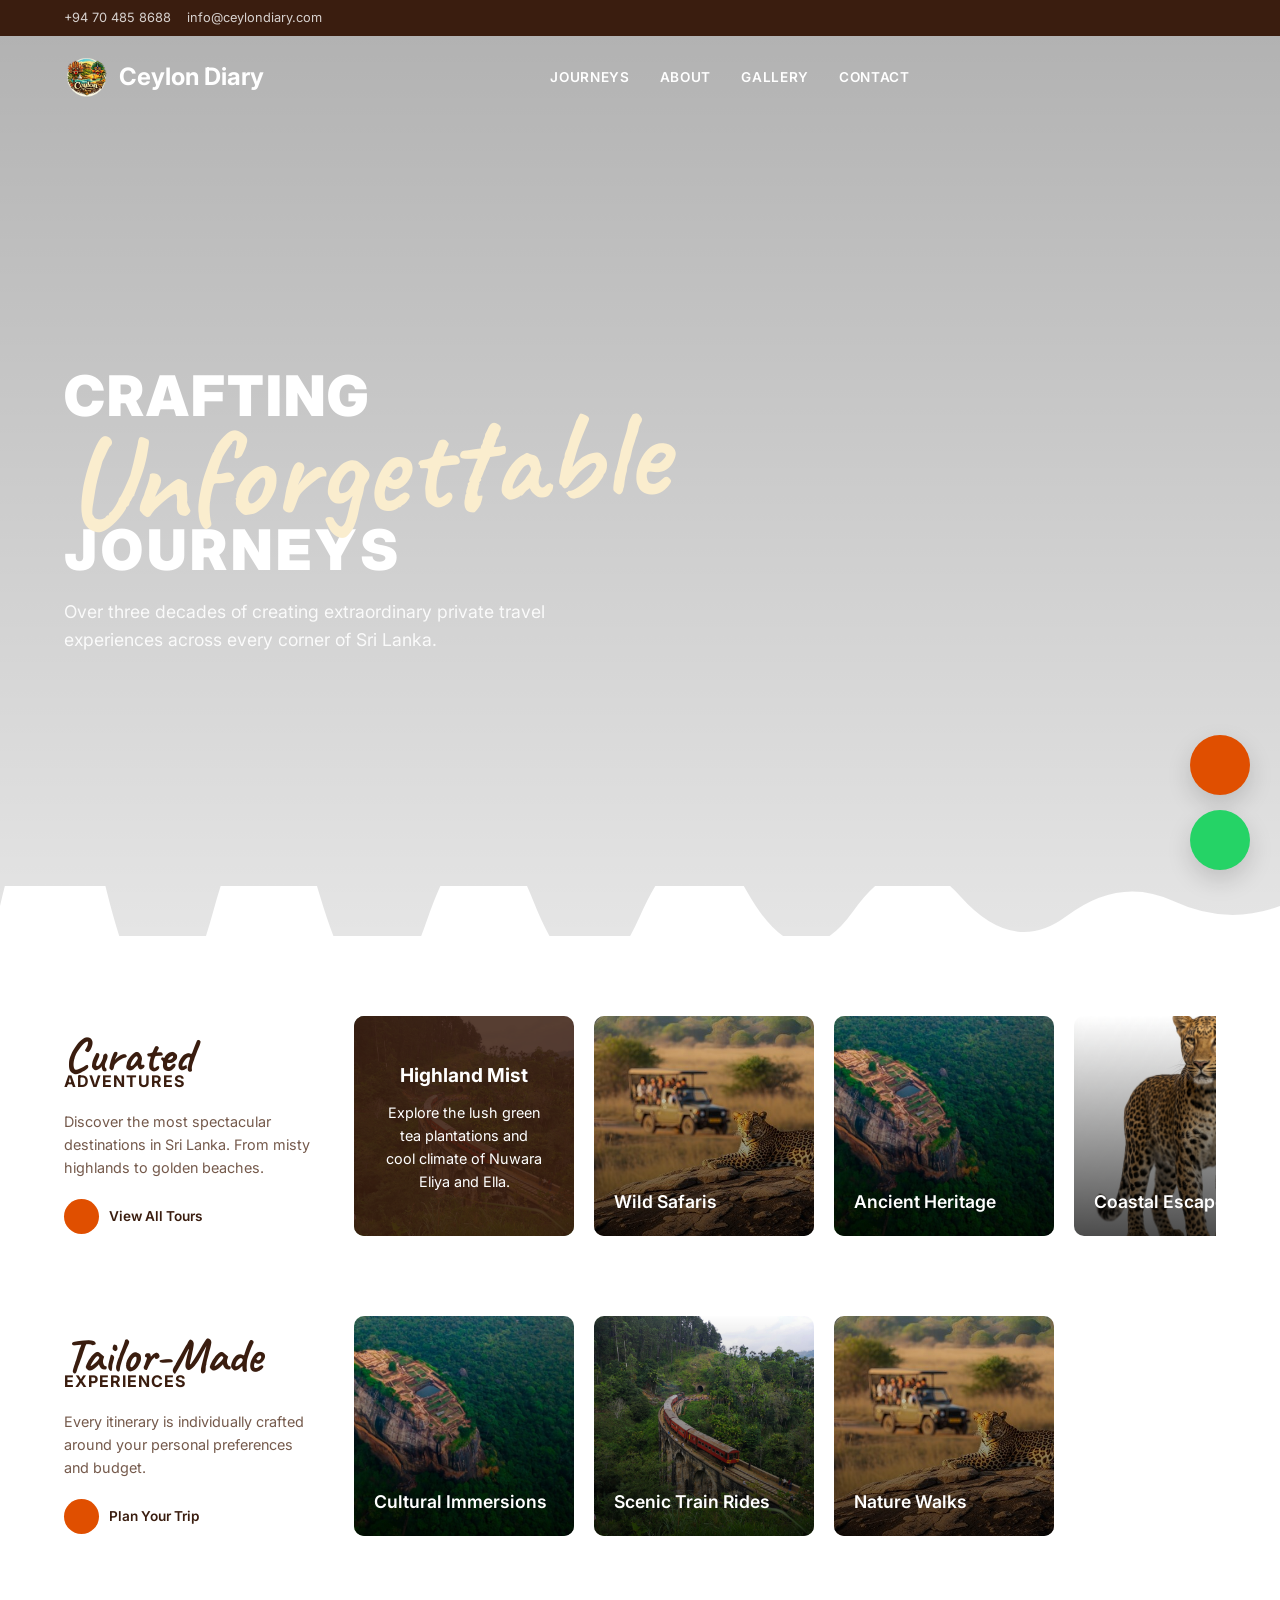
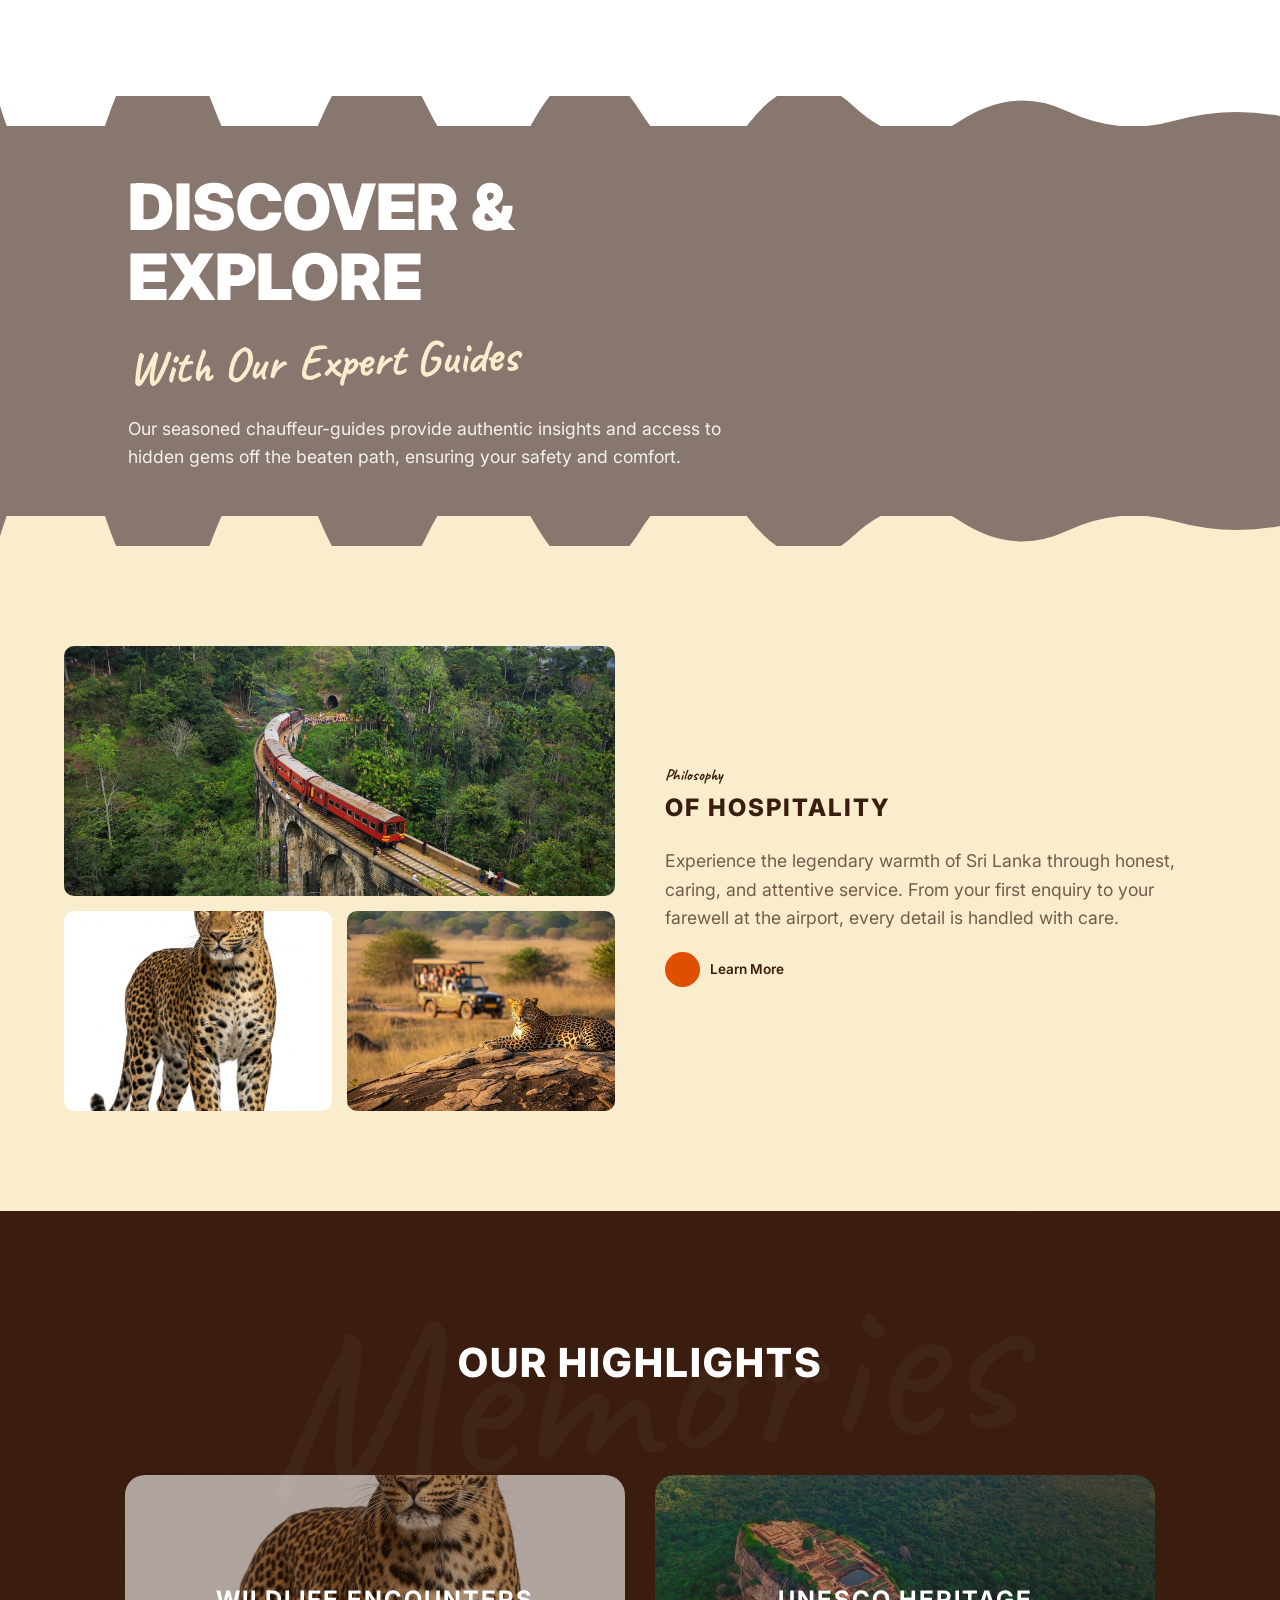
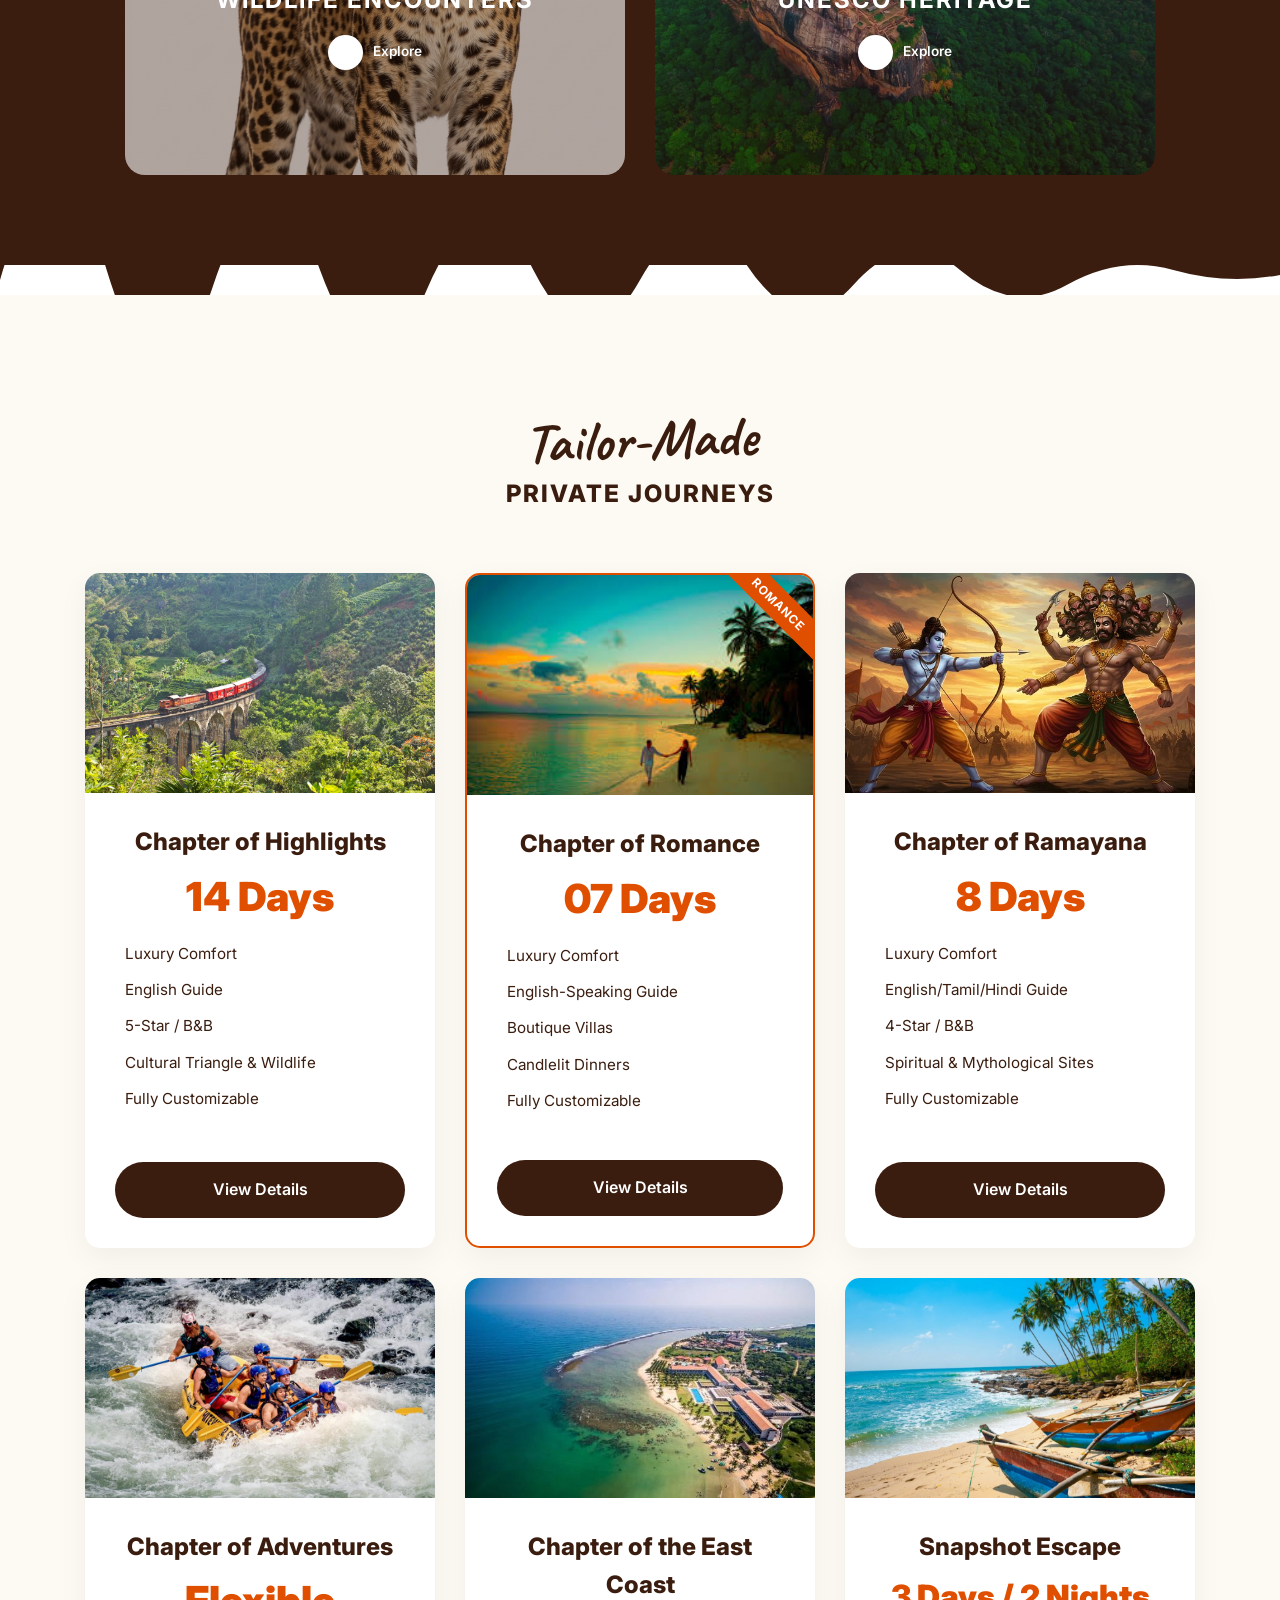
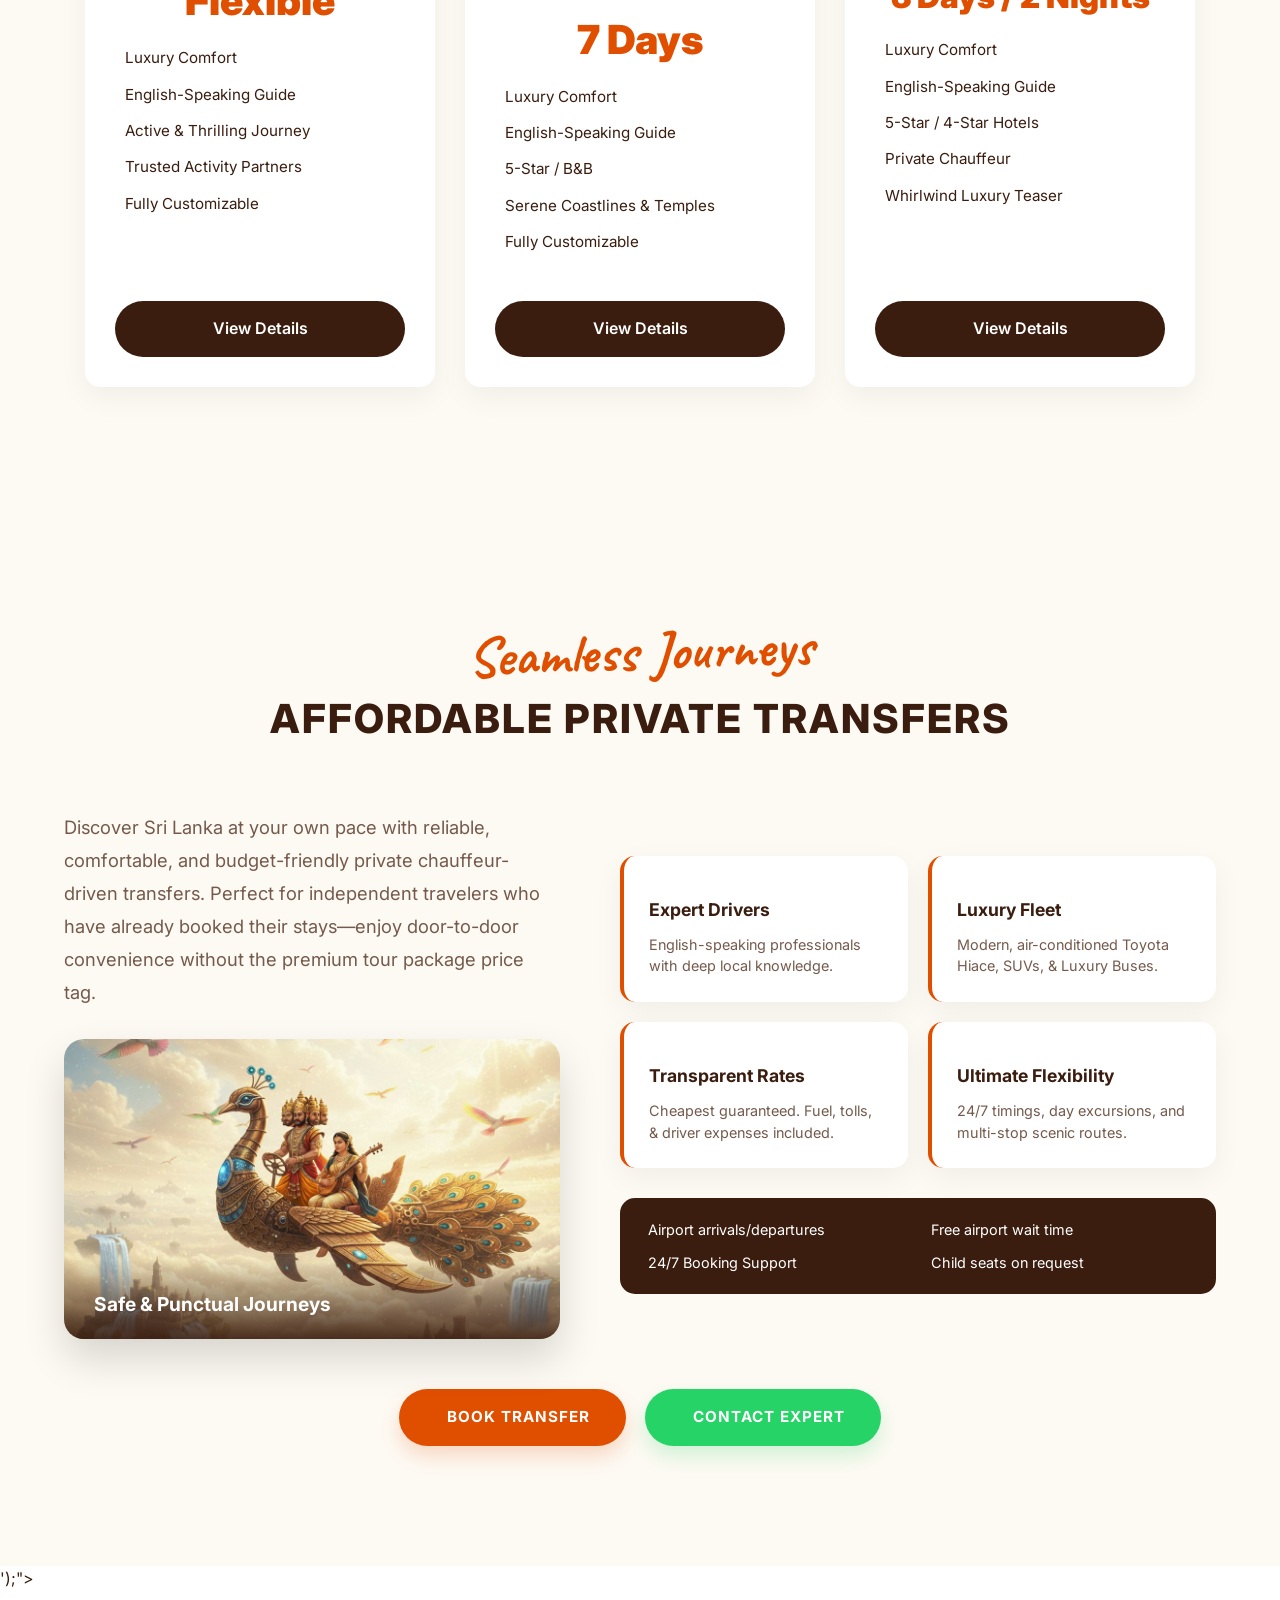
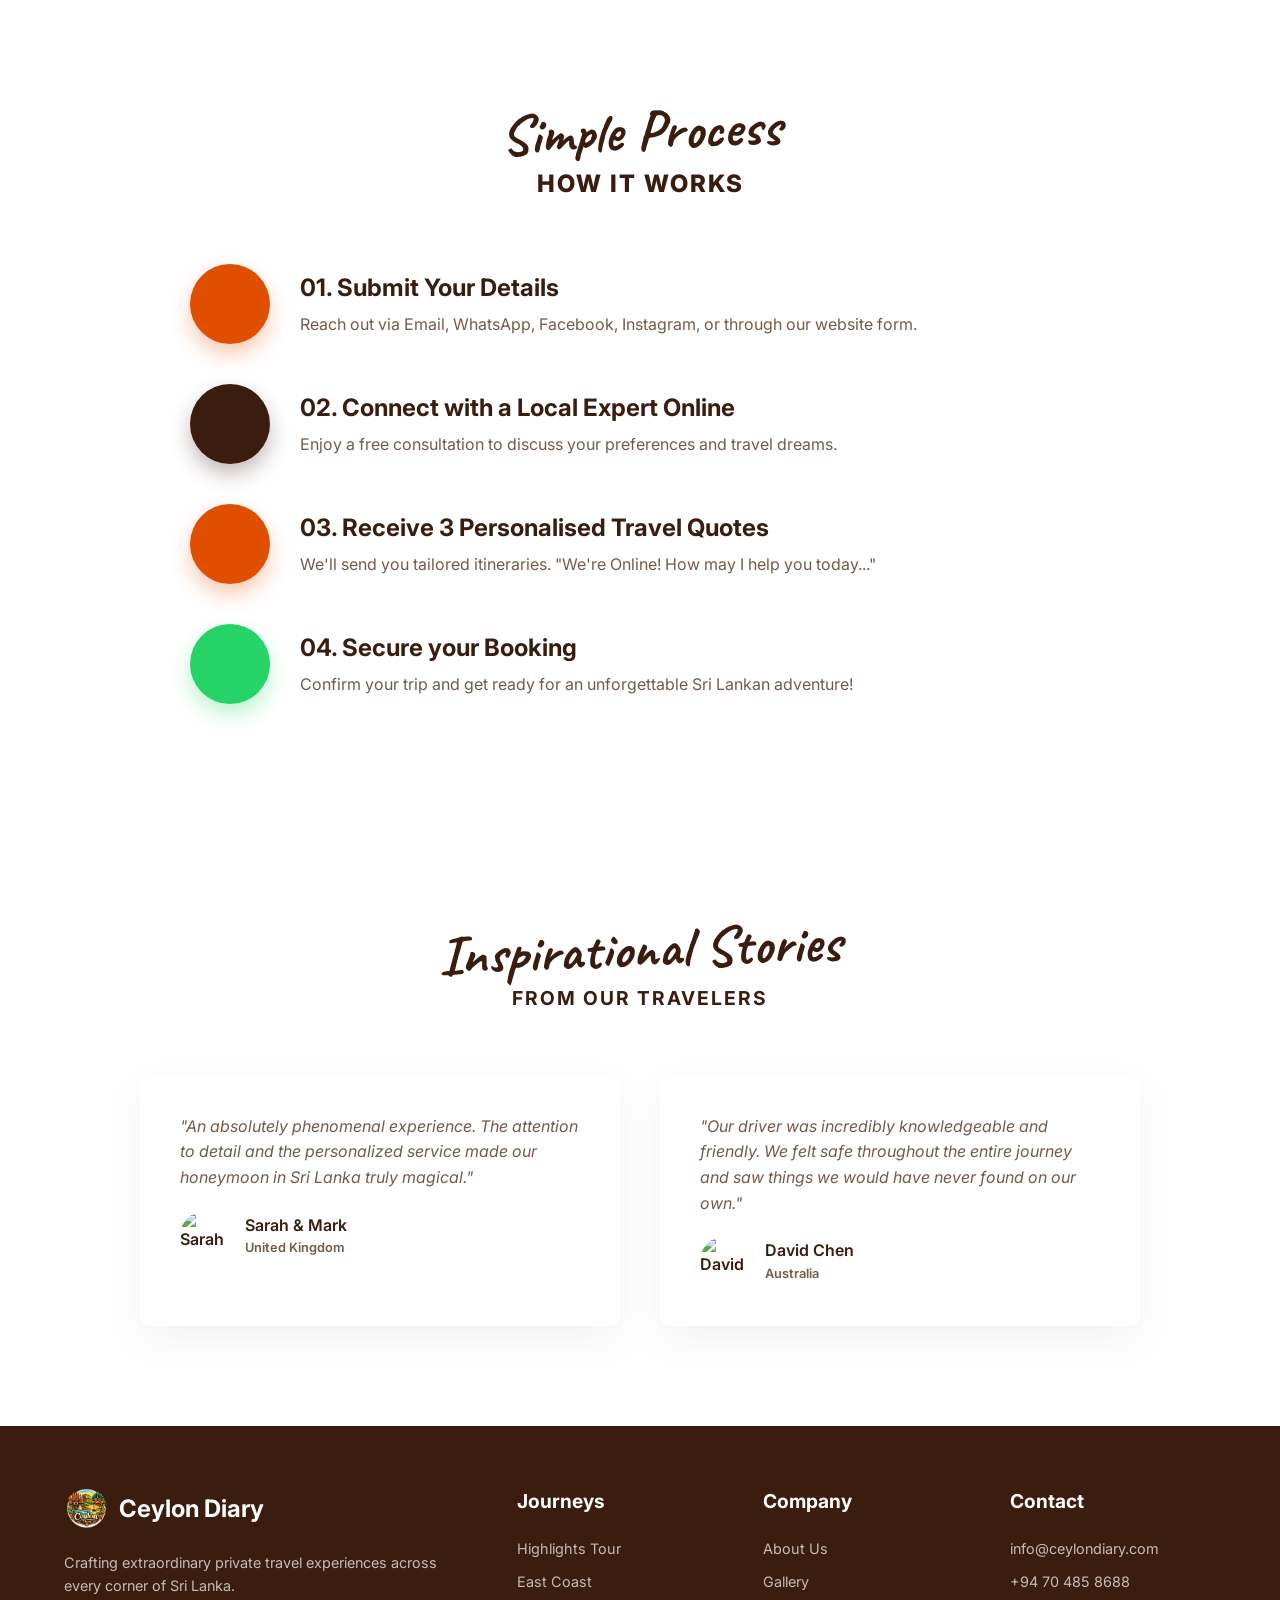
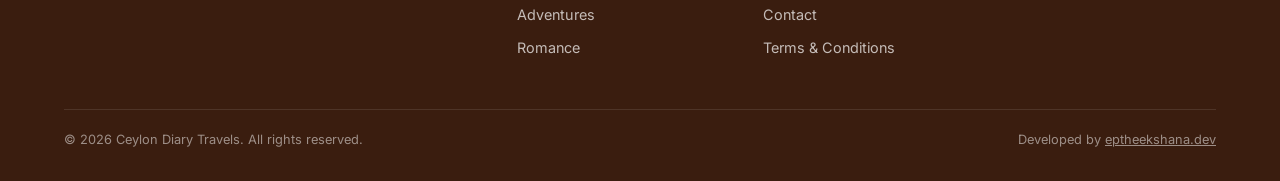
==== commit 134e729e: "Extract embedded styles from HTML files into a new external stylesheet" ====
--- a/index.html
+++ b/index.html
@@ -18,315 +18,7 @@
     <link rel="preconnect" href="https://fonts.gstatic.com" crossorigin>
     <link href="https://fonts.googleapis.com/css2?family=Inter:wght@300;400;500;600;700;900&family=Caveat:wght@600;700&display=swap" rel="stylesheet">
     <link rel="stylesheet" href="https://cdn.jsdelivr.net/npm/remixicon@3.5.0/fonts/remixicon.css">
-    
-    <style>
-        :root {
-            --navy: #3a1d0f;
-            --blue-bg: #faedce;
-            --blue-light: #fdfaf3;
-            --accent: #e04f00;
-            --accent-hover: #c44500;
-            --white: #FFFFFF;
-            --text-dark: #3a1d0f;
-            --text-muted: #755a4c;
-            --border: #eaddce;
-            --font-sans: 'Inter', sans-serif;
-            --font-brush: 'Caveat', cursive;
-        }
-
-        * { margin: 0; padding: 0; box-sizing: border-box; }
-        html { scroll-behavior: smooth; }
-        body { font-family: var(--font-sans); background-color: var(--white); color: var(--text-dark); overflow-x: hidden; line-height: 1.6; }
-        a { text-decoration: none; color: inherit; }
-        ul { list-style: none; }
-        img { max-width: 100%; display: block; }
-        
-        .brush-font { font-family: var(--font-brush); font-weight: 700; }
-        
-        /* -- TOP BAR -- */
-        .top-bar { background: var(--navy); color: rgba(255,255,255,0.8); font-size: 0.8rem; padding: 8px 5%; display: flex; justify-content: space-between; z-index: 1001; position: relative; }
-        .top-bar a { transition: color 0.3s; margin-left: 15px; }
-        .top-bar a:hover { color: var(--accent); }
-        
-        /* -- HEADER -- */
-        header { position: absolute; top: 35px; width: 100%; padding: 20px 5%; display: flex; justify-content: space-between; align-items: center; z-index: 1000; }
-        .logo { display: flex; align-items: center; gap: 10px; font-weight: 700; color: #fff; font-size: 1.5rem; }
-        .logo img { height: 45px; }
-        .nav-links { display: flex; gap: 30px; }
-        .nav-links a { color: #fff; font-size: 0.85rem; font-weight: 600; text-transform: uppercase; letter-spacing: 0.05em; transition: 0.3s; }
-        .nav-links a:hover { color: var(--accent); }
-        .nav-icons { display: flex; gap: 20px; color: #fff; font-size: 1.2rem; }
-        
-        /* -- HERO -- */
-        .hero { position: relative; min-height: 100vh; background: linear-gradient(rgba(0,0,0,0.3), rgba(0,0,0,0.1)), url("img/Nine Arch Bridge.jpg") center/cover; display: flex; align-items: center; padding: 0 5%; }
-        .hero-content { max-width: 800px; color: #fff; z-index: 2; margin-top: 50px; }
-        .hero-title-1 { font-size: 3.5rem; font-weight: 900; letter-spacing: 2px; text-transform: uppercase; line-height: 1; }
-        .hero-title-2 { font-size: 8rem; color: var(--blue-bg); margin: -20px 0 -10px; line-height: 1; transform: rotate(-3deg); }
-        .hero-title-3 { font-size: 3.5rem; font-weight: 900; letter-spacing: 4px; text-transform: uppercase; line-height: 1; margin-bottom: 20px; }
-        .hero-sub { font-size: 1.1rem; max-width: 500px; opacity: 0.9; }
-        
-        /* Torn edge bottom overlay */
-        .torn-edge-white { position: absolute; bottom: 0; left: 0; width: 100%; height: 50px; background: url('data:image/svg+xml;utf8,<svg viewBox="0 0 1200 50" preserveAspectRatio="none" xmlns="http://www.w3.org/2000/svg"><path d="M0,50 L1200,50 L1200,20 Q1150,40 1100,15 T1000,30 T900,10 T800,25 T700,5 T600,30 T500,15 T400,35 T300,10 T200,25 T100,5 T0,20 Z" fill="%23FFFFFF"/></svg>') center bottom/100% 100% no-repeat; z-index: 10; }
-        
-        /* -- SECTIONS -- */
-        .section { padding: 80px 5%; position: relative; }
-        .section-white { background: var(--white); }
-        .section-cream { background: var(--blue-bg); }
-        .section-dark { background: var(--navy); color: var(--white); }
-        
-        /* -- HORIZONTAL GRIDS -- */
-        .grid-row { display: flex; align-items: center; margin-bottom: 60px; gap: 40px; }
-        .grid-info { flex: 0 0 250px; }
-        .grid-info-title { font-size: 3rem; color: var(--navy); line-height: 1; margin-bottom: -10px; }
-        .grid-info-subtitle { font-size: 1rem; font-weight: 700; text-transform: uppercase; letter-spacing: 1px; margin-bottom: 15px; }
-        .grid-info p { font-size: 0.9rem; color: var(--text-muted); margin-bottom: 20px; }
-        
-        .btn-circle { display: inline-flex; align-items: center; gap: 10px; font-weight: 600; font-size: 0.85rem; color: var(--navy); transition: 0.3s; }
-        .btn-circle i { background: var(--accent); color: #fff; width: 35px; height: 35px; border-radius: 50%; display: flex; align-items: center; justify-content: center; transition: 0.3s; }
-        .btn-circle:hover i { transform: scale(1.1); background: var(--accent-hover); }
-        
-        .scroll-cards { display: flex; gap: 20px; overflow-x: auto; padding-bottom: 20px; flex-grow: 1; scrollbar-width: none; }
-        .scroll-cards::-webkit-scrollbar { display: none; }
-        .card-sq { flex: 0 0 220px; height: 220px; position: relative; border-radius: 10px; overflow: hidden; cursor: pointer; }
-        .card-sq img { width: 100%; height: 100%; object-fit: cover; transition: 0.5s; }
-        .card-sq:hover img { transform: scale(1.1); }
-        .card-overlay { position: absolute; inset: 0; background: linear-gradient(to top, rgba(0,0,0,0.7), transparent); display: flex; align-items: flex-end; padding: 20px; color: #fff; font-weight: 600; font-size: 1.1rem; }
-        .card-sq.active::before { content: ''; position: absolute; inset: 0; background: rgba(58,29,15,0.85); z-index: 1; }
-        .card-sq.active .card-overlay { z-index: 2; align-items: center; justify-content: center; text-align: center; font-size: 0.9rem; padding: 30px; font-weight: 400; opacity: 1; background: none; }
-        
-        /* -- PARALLAX BANNER -- */
-        .parallax-banner { position: relative; height: 50vh; display: flex; align-items: center; padding: 0 10%; color: #fff; background: url("img/Yala.jpg") center/cover fixed; }
-        .parallax-banner::before { content: ''; position: absolute; inset: 0; background: rgba(58,29,15,0.6); }
-        .parallax-content { position: relative; z-index: 2; max-width: 600px; }
-        .parallax-title { font-size: 4rem; font-weight: 900; line-height: 1.1; margin-bottom: 10px; }
-        .parallax-subtitle { font-size: 3rem; color: var(--blue-bg); transform: rotate(-2deg); display: inline-block; }
-        
-        .torn-edge-top-white { position: absolute; top: 0; left: 0; width: 100%; height: 30px; background: url('data:image/svg+xml;utf8,<svg viewBox="0 0 1200 30" preserveAspectRatio="none" xmlns="http://www.w3.org/2000/svg"><path d="M0,0 L1200,0 L1200,20 Q1150,10 1100,25 T1000,15 T900,25 T800,10 T700,30 T600,15 T500,25 T400,10 T300,25 T200,10 T100,25 T0,10 Z" fill="%23FFFFFF"/></svg>') center top/100% 100% no-repeat; z-index: 10; }
-        .torn-edge-bottom-white { position: absolute; bottom: 0; left: 0; width: 100%; height: 30px; background: url('data:image/svg+xml;utf8,<svg viewBox="0 0 1200 30" preserveAspectRatio="none" xmlns="http://www.w3.org/2000/svg"><path d="M0,30 L1200,30 L1200,10 Q1150,20 1100,5 T1000,20 T900,5 T800,20 T700,0 T600,15 T500,5 T400,25 T300,5 T200,20 T100,5 T0,15 Z" fill="%23FFFFFF"/></svg>') center bottom/100% 100% no-repeat; z-index: 10; }
-
-        /* -- MASONRY COLLAGE -- */
-        .collage-section { display: flex; align-items: center; gap: 50px; padding: 100px 5%; background: var(--blue-bg); }
-        .collage-grid { flex: 1; display: grid; grid-template-columns: 1fr 1fr; gap: 15px; }
-        .collage-grid img { border-radius: 10px; width: 100%; height: 200px; object-fit: cover; }
-        .collage-grid img:nth-child(1) { grid-column: 1 / 3; height: 250px; }
-        .collage-text { flex: 1; }
-        .collage-text h2 { font-size: 4rem; color: var(--navy); line-height: 1; margin-bottom: -10px; transform: rotate(-3deg); }
-        .collage-text h3 { font-size: 1.5rem; font-weight: 800; letter-spacing: 2px; text-transform: uppercase; margin-bottom: 20px; }
-        
-        /* -- ACTIVISM -- */
-        .activism-section { background: var(--navy); color: #fff; padding: 120px 5%; position: relative; overflow: hidden; text-align: center; }
-        .activism-bg-text { position: absolute; top: -20px; left: 50%; transform: translateX(-50%) rotate(-5deg); font-size: 15rem; color: rgba(255,255,255,0.03); white-space: nowrap; font-family: var(--font-brush); z-index: 1; pointer-events: none; }
-        .activism-cards { display: flex; justify-content: center; gap: 30px; position: relative; z-index: 2; margin-top: 80px; }
-        .act-card { flex: 0 1 500px; height: 300px; border-radius: 20px; overflow: hidden; position: relative; }
-        .act-card img { width: 100%; height: 100%; object-fit: cover; opacity: 0.6; transition: 0.5s; }
-        .act-card:hover img { opacity: 0.8; transform: scale(1.05); }
-        .act-overlay { position: absolute; inset: 0; display: flex; flex-direction: column; justify-content: center; align-items: center; padding: 40px; text-align: center; }
-        .act-overlay h4 { font-size: 1.5rem; letter-spacing: 2px; margin-bottom: 15px; }
-        
-        /* -- PACKAGES -- */
-        .packages-section { background: var(--blue-light); padding: 100px 5%; position: relative; }
-        .packages-header { text-align: center; margin-bottom: 60px; }
-        .packages-header .brush-font { font-size: 3.5rem; color: var(--navy); transform: rotate(-2deg); margin-bottom: -10px; display: inline-block; }
-        .packages-header h2 { font-size: 1.5rem; font-weight: 800; letter-spacing: 2px; text-transform: uppercase; }
-        
-                        .packages-grid { display: flex; flex-wrap: wrap; justify-content: center; gap: 30px; max-width: 1200px; margin: 0 auto; }
-        .pkg-card { flex: 0 1 350px; background: var(--white); border-radius: 15px; text-align: center; box-shadow: 0 10px 30px rgba(0,0,0,0.05); position: relative; overflow: hidden; transition: 0.3s; display: flex; flex-direction: column; }
-        .pkg-img { width: 100%; height: 220px; object-fit: cover; }
-        .pkg-content { padding: 30px; display: flex; flex-direction: column; flex-grow: 1; }
-        .pkg-card:hover { transform: translateY(-5px); box-shadow: 0 15px 40px rgba(0,0,0,0.1); }
-        .pkg-card.popular { border: 2px solid var(--accent); }
-        .pkg-badge { position: absolute; top: 15px; right: -30px; background: var(--accent); color: #fff; font-size: 0.75rem; font-weight: 700; padding: 5px 30px; transform: rotate(45deg); letter-spacing: 1px; }
-        .pkg-title { font-size: 1.5rem; font-weight: 800; color: var(--navy); margin-bottom: 15px; }
-        .pkg-price { font-size: 2.5rem; font-weight: 900; color: var(--accent); margin-bottom: 25px; line-height: 1; }
-        .pkg-price span { font-size: 1rem; font-weight: 500; color: var(--text-muted); }
-        
-        .pkg-list { text-align: left; margin-bottom: 35px; }
-        .pkg-list li { margin-bottom: 12px; font-size: 0.95rem; display: flex; align-items: flex-start; gap: 10px; }
-        .pkg-list li i { color: var(--accent); font-size: 1.1rem; margin-top: 2px; }
-        
-        .btn-pkg { display: inline-block; width: 100%; padding: 15px; background: var(--navy); color: #fff; border-radius: 50px; font-weight: 600; transition: 0.3s; }
-        .btn-pkg:hover { background: var(--accent); }
-
-        /* -- TESTIMONIALS -- */
-        .testimonials { background: var(--white); padding: 100px 5%; text-align: center; }
-        .test-title { font-size: 3.5rem; color: var(--navy); margin-bottom: -10px; transform: rotate(-2deg); }
-        .test-subtitle { font-size: 1.2rem; font-weight: 700; letter-spacing: 2px; text-transform: uppercase; margin-bottom: 60px; }
-        .test-grid { display: flex; justify-content: center; gap: 40px; max-width: 1000px; margin: 0 auto; }
-        .test-card { background: #fff; box-shadow: 0 15px 40px rgba(0,0,0,0.05); padding: 40px; border-radius: 10px; text-align: left; flex: 1; position: relative; }
-        .test-card p { font-style: italic; color: var(--text-muted); margin-bottom: 20px; }
-        .test-author { display: flex; align-items: center; gap: 15px; font-weight: 600; }
-        .test-author img { width: 50px; height: 50px; border-radius: 50%; object-fit: cover; }
-
-        /* -- FOOTER -- */
-        footer { background: var(--navy); color: #fff; padding: 60px 5% 30px; }
-        .footer-grid { display: grid; grid-template-columns: 2fr 1fr 1fr 1fr; gap: 40px; margin-bottom: 40px; }
-        .footer-col h4 { font-size: 1.2rem; margin-bottom: 20px; }
-        .footer-col a { display: block; margin-bottom: 10px; color: rgba(255,255,255,0.7); font-size: 0.9rem; }
-        .footer-col a:hover { color: var(--accent); }
-        .footer-bottom { border-top: 1px solid rgba(255,255,255,0.1); padding-top: 20px; display: flex; justify-content: space-between; font-size: 0.8rem; color: rgba(255,255,255,0.5); }
-        
-        /* Utilities for Torn Edges on Dark/Cream */
-        .torn-cream-top { position: absolute; top: 0; left: 0; width: 100%; height: 30px; background: url('data:image/svg+xml;utf8,<svg viewBox="0 0 1200 30" preserveAspectRatio="none" xmlns="http://www.w3.org/2000/svg"><path d="M0,0 L1200,0 L1200,20 Q1150,10 1100,25 T1000,15 T900,25 T800,10 T700,30 T600,15 T500,25 T400,10 T300,25 T200,10 T100,25 T0,10 Z" fill="%23faedce"/></svg>') center top/100% 100% no-repeat; z-index: 10; }
-        .torn-navy-top { position: absolute; top: 0; left: 0; width: 100%; height: 30px; background: url('data:image/svg+xml;utf8,<svg viewBox="0 0 1200 30" preserveAspectRatio="none" xmlns="http://www.w3.org/2000/svg"><path d="M0,0 L1200,0 L1200,20 Q1150,10 1100,25 T1000,15 T900,25 T800,10 T700,30 T600,15 T500,25 T400,10 T300,25 T200,10 T100,25 T0,10 Z" fill="%233a1d0f"/></svg>') center top/100% 100% no-repeat; z-index: 10; }
-        .torn-navy-bottom { position: absolute; bottom: 0; left: 0; width: 100%; height: 30px; background: url('data:image/svg+xml;utf8,<svg viewBox="0 0 1200 30" preserveAspectRatio="none" xmlns="http://www.w3.org/2000/svg"><path d="M0,30 L1200,30 L1200,10 Q1150,20 1100,5 T1000,20 T900,5 T800,20 T700,0 T600,15 T500,5 T400,25 T300,5 T200,20 T100,5 T0,15 Z" fill="%233a1d0f"/></svg>') center bottom/100% 100% no-repeat; z-index: 10; }
-        /* -- MOBILE RESPONSIVENESS -- */
-        @media (max-width: 992px) {
-            .hero-title-1 { font-size: 2.5rem; }
-            .hero-title-2 { font-size: 5rem; }
-            .hero-title-3 { font-size: 2.5rem; }
-            
-            .grid-row { flex-direction: column; text-align: center; }
-            .grid-info { flex: none; width: 100%; margin-bottom: 20px; }
-            .scroll-cards { justify-content: flex-start; padding-bottom: 30px; }
-            
-            .collage-section { flex-direction: column; padding: 60px 5%; text-align: center; }
-            .collage-grid { width: 100%; }
-            .collage-text h2 { font-size: 3rem; transform: none; margin-bottom: 10px; }
-            
-            .activism-cards { flex-direction: column; }
-            .activism-bg-text { font-size: 8rem; top: 0; }
-            
-            .test-grid { flex-direction: column; }
-            .footer-grid { grid-template-columns: 1fr 1fr; }
-        }
-
-        @media (max-width: 768px) {
-
-            /* Added Mobile Fixes */
-            .details-grid { grid-template-columns: 1fr !important; gap: 32px !important; }
-            .nav-links.active { z-index: 10000; }
-            .pkg-card { margin-bottom: 30px; width: 100%; }
-            .packages-grid { flex-direction: column; }
-            .form-grid { grid-template-columns: 1fr !important; }
-
-            /* Top bar & Header */
-            .top-bar { flex-direction: column; align-items: center; gap: 10px; text-align: center; }
-            .nav-links { display: none; /* In a real app, you'd add a JS hamburger menu here */ }
-            header { top: 70px; }
-            
-            .hero { padding-top: 100px; text-align: center; justify-content: center; }
-            .hero-title-1 { font-size: 2rem; }
-            .hero-title-2 { font-size: 4rem; margin: -10px 0 0px; }
-            .hero-title-3 { font-size: 2rem; letter-spacing: 2px; }
-            
-            .section { padding: 60px 5%; }
-            
-            .parallax-banner { text-align: center; padding: 0 5%; }
-            .parallax-title { font-size: 2.5rem; }
-            .parallax-subtitle { font-size: 2rem; transform: none; }
-            
-            .collage-text h2 { font-size: 2.5rem; }
-            
-            .activism-section h2 { font-size: 2rem; }
-            .activism-bg-text { font-size: 5rem; top: 10px; }
-            
-            .packages-header .brush-font { font-size: 2.5rem; }
-            .packages-header h2 { font-size: 1.2rem; }
-            .pkg-card { margin-bottom: 20px; }
-            
-            .test-title { font-size: 2.5rem; transform: none; }
-            
-            .footer-grid { grid-template-columns: 1fr; text-align: center; }
-            .footer-col .logo { justify-content: center; }
-            .footer-col div { justify-content: center; }
-        }
-        
-        /* Mobile Hamburger Menu Support */
-        .hamburger { display: none; background: none; border: none; color: #fff; font-size: 1.8rem; cursor: pointer; }
-        @media (max-width: 768px) {
-            .hamburger { display: block; }
-            .nav-icons { display: none; }
-            .nav-links.active {
-                display: flex;
-                flex-direction: column;
-                position: absolute;
-                top: 70px;
-                left: 5%;
-                right: 5%;
-                background: var(--navy);
-                padding: 20px;
-                border-radius: 10px;
-                text-align: center;
-                box-shadow: 0 10px 30px rgba(0,0,0,0.2);
-            }
-        }
-    
-        /* -- PREMIUM BUTTONS -- */
-        .btn-premium {
-            display: inline-flex;
-            align-items: center;
-            gap: 12px;
-            padding: 16px 36px;
-            background: var(--accent);
-            color: #fff;
-            border-radius: 50px;
-            font-size: 0.95rem;
-            font-weight: 700;
-            text-transform: uppercase;
-            letter-spacing: 1px;
-            transition: all 0.3s ease;
-            box-shadow: 0 10px 20px rgba(224, 79, 0, 0.2);
-            text-decoration: none;
-        }
-        .btn-premium i {
-            font-size: 1.2rem;
-        }
-        .btn-premium:hover {
-            transform: translateY(-3px);
-            box-shadow: 0 15px 30px rgba(224, 79, 0, 0.3);
-            background: var(--accent-hover);
-            color: #fff;
-        }
-        .btn-premium.whatsapp {
-            background: #25D366;
-            box-shadow: 0 10px 20px rgba(37, 211, 102, 0.2);
-        }
-        .btn-premium.whatsapp:hover {
-            background: #20b858;
-            box-shadow: 0 15px 30px rgba(37, 211, 102, 0.3);
-        }
-
-        /* -- FLOATING CONTACT -- */
-        .floating-contact {
-            position: fixed;
-            bottom: 30px;
-            right: 30px;
-            display: flex;
-            flex-direction: column;
-            gap: 15px;
-            z-index: 9999;
-        }
-        .float-btn {
-            width: 60px;
-            height: 60px;
-            border-radius: 50%;
-            display: flex;
-            align-items: center;
-            justify-content: center;
-            color: white;
-            font-size: 1.8rem;
-            box-shadow: 0 10px 25px rgba(0,0,0,0.15);
-            transition: all 0.3s ease;
-            text-decoration: none;
-        }
-        .float-wa {
-            background: #25D366;
-        }
-        .float-wa:hover {
-            background: #20b858;
-            transform: scale(1.1) translateY(-5px);
-            color: white;
-        }
-        .float-mail {
-            background: var(--accent);
-        }
-        .float-mail:hover {
-            background: var(--accent-hover);
-            transform: scale(1.1) translateY(-5px);
-            color: white;
-        }
-
-    </style>
+    <link rel="stylesheet" href="css/style.css">
 </head>
 <body>
 
--- a/css/style.css
+++ b/css/style.css
@@ -0,0 +1,369 @@
+:root {
+            --navy: #3a1d0f;
+            --blue-bg: #faedce;
+            --blue-light: #fdfaf3;
+            --accent: #e04f00;
+            --accent-hover: #c44500;
+            --white: #FFFFFF;
+            --text-dark: #3a1d0f;
+            --text-muted: #755a4c;
+            --border: #eaddce;
+            --font-sans: 'Inter', sans-serif;
+            --font-brush: 'Caveat', cursive;
+        }
+
+        * { margin: 0; padding: 0; box-sizing: border-box; }
+        html { scroll-behavior: smooth; }
+        body { font-family: var(--font-sans); background-color: var(--white); color: var(--text-dark); overflow-x: hidden; line-height: 1.6; }
+        a { text-decoration: none; color: inherit; }
+        ul { list-style: none; }
+        img { max-width: 100%; display: block; }
+        
+        .brush-font { font-family: var(--font-brush); font-weight: 700; }
+        
+        /* -- TOP BAR -- */
+        .top-bar { background: var(--navy); color: rgba(255,255,255,0.8); font-size: 0.8rem; padding: 8px 5%; display: flex; justify-content: space-between; z-index: 1001; position: relative; }
+        .top-bar a { transition: color 0.3s; margin-left: 15px; }
+        .top-bar a:hover { color: var(--accent); }
+        
+        /* -- HEADER -- */
+        header { position: absolute; top: 35px; width: 100%; padding: 20px 5%; display: flex; justify-content: space-between; align-items: center; z-index: 1000; }
+        .logo { display: flex; align-items: center; gap: 10px; font-weight: 700; color: #fff; font-size: 1.5rem; }
+        .logo img { height: 45px; }
+        .nav-links { display: flex; gap: 30px; }
+        .nav-links a { color: #fff; font-size: 0.85rem; font-weight: 600; text-transform: uppercase; letter-spacing: 0.05em; transition: 0.3s; }
+        .nav-links a:hover { color: var(--accent); }
+        .nav-icons { display: flex; gap: 20px; color: #fff; font-size: 1.2rem; }
+        
+        /* -- HERO -- */
+        .hero { position: relative; min-height: 100vh; background: linear-gradient(rgba(0,0,0,0.3), rgba(0,0,0,0.1)), url("img/Nine Arch Bridge.jpg") center/cover; display: flex; align-items: center; padding: 0 5%; }
+        .hero-content { max-width: 800px; color: #fff; z-index: 2; margin-top: 50px; }
+        .hero-title-1 { font-size: 3.5rem; font-weight: 900; letter-spacing: 2px; text-transform: uppercase; line-height: 1; }
+        .hero-title-2 { font-size: 8rem; color: var(--blue-bg); margin: -20px 0 -10px; line-height: 1; transform: rotate(-3deg); }
+        .hero-title-3 { font-size: 3.5rem; font-weight: 900; letter-spacing: 4px; text-transform: uppercase; line-height: 1; margin-bottom: 20px; }
+        .hero-sub { font-size: 1.1rem; max-width: 500px; opacity: 0.9; }
+        
+        /* Torn edge bottom overlay */
+        .torn-edge-white { position: absolute; bottom: 0; left: 0; width: 100%; height: 50px; background: url('data:image/svg+xml;utf8,<svg viewBox="0 0 1200 50" preserveAspectRatio="none" xmlns="http://www.w3.org/2000/svg"><path d="M0,50 L1200,50 L1200,20 Q1150,40 1100,15 T1000,30 T900,10 T800,25 T700,5 T600,30 T500,15 T400,35 T300,10 T200,25 T100,5 T0,20 Z" fill="%23FFFFFF"/></svg>') center bottom/100% 100% no-repeat; z-index: 10; }
+        
+        /* -- SECTIONS -- */
+        .section { padding: 80px 5%; position: relative; }
+        .section-white { background: var(--white); }
+        .section-cream { background: var(--blue-bg); }
+        .section-dark { background: var(--navy); color: var(--white); }
+        
+        /* -- HORIZONTAL GRIDS -- */
+        .grid-row { display: flex; align-items: center; margin-bottom: 60px; gap: 40px; }
+        .grid-info { flex: 0 0 250px; }
+        .grid-info-title { font-size: 3rem; color: var(--navy); line-height: 1; margin-bottom: -10px; }
+        .grid-info-subtitle { font-size: 1rem; font-weight: 700; text-transform: uppercase; letter-spacing: 1px; margin-bottom: 15px; }
+        .grid-info p { font-size: 0.9rem; color: var(--text-muted); margin-bottom: 20px; }
+        
+        .btn-circle { display: inline-flex; align-items: center; gap: 10px; font-weight: 600; font-size: 0.85rem; color: var(--navy); transition: 0.3s; }
+        .btn-circle i { background: var(--accent); color: #fff; width: 35px; height: 35px; border-radius: 50%; display: flex; align-items: center; justify-content: center; transition: 0.3s; }
+        .btn-circle:hover i { transform: scale(1.1); background: var(--accent-hover); }
+        
+        .scroll-cards { display: flex; gap: 20px; overflow-x: auto; padding-bottom: 20px; flex-grow: 1; scrollbar-width: none; }
+        .scroll-cards::-webkit-scrollbar { display: none; }
+        .card-sq { flex: 0 0 220px; height: 220px; position: relative; border-radius: 10px; overflow: hidden; cursor: pointer; }
+        .card-sq img { width: 100%; height: 100%; object-fit: cover; transition: 0.5s; }
+        .card-sq:hover img { transform: scale(1.1); }
+        .card-overlay { position: absolute; inset: 0; background: linear-gradient(to top, rgba(0,0,0,0.7), transparent); display: flex; align-items: flex-end; padding: 20px; color: #fff; font-weight: 600; font-size: 1.1rem; }
+        .card-sq.active::before { content: ''; position: absolute; inset: 0; background: rgba(58,29,15,0.85); z-index: 1; }
+        .card-sq.active .card-overlay { z-index: 2; align-items: center; justify-content: center; text-align: center; font-size: 0.9rem; padding: 30px; font-weight: 400; opacity: 1; background: none; }
+        
+        /* -- PARALLAX BANNER -- */
+        .parallax-banner { position: relative; height: 50vh; display: flex; align-items: center; padding: 0 10%; color: #fff; background: url("img/Yala.jpg") center/cover fixed; }
+        .parallax-banner::before { content: ''; position: absolute; inset: 0; background: rgba(58,29,15,0.6); }
+        .parallax-content { position: relative; z-index: 2; max-width: 600px; }
+        .parallax-title { font-size: 4rem; font-weight: 900; line-height: 1.1; margin-bottom: 10px; }
+        .parallax-subtitle { font-size: 3rem; color: var(--blue-bg); transform: rotate(-2deg); display: inline-block; }
+        
+        .torn-edge-top-white { position: absolute; top: 0; left: 0; width: 100%; height: 30px; background: url('data:image/svg+xml;utf8,<svg viewBox="0 0 1200 30" preserveAspectRatio="none" xmlns="http://www.w3.org/2000/svg"><path d="M0,0 L1200,0 L1200,20 Q1150,10 1100,25 T1000,15 T900,25 T800,10 T700,30 T600,15 T500,25 T400,10 T300,25 T200,10 T100,25 T0,10 Z" fill="%23FFFFFF"/></svg>') center top/100% 100% no-repeat; z-index: 10; }
+        .torn-edge-bottom-white { position: absolute; bottom: 0; left: 0; width: 100%; height: 30px; background: url('data:image/svg+xml;utf8,<svg viewBox="0 0 1200 30" preserveAspectRatio="none" xmlns="http://www.w3.org/2000/svg"><path d="M0,30 L1200,30 L1200,10 Q1150,20 1100,5 T1000,20 T900,5 T800,20 T700,0 T600,15 T500,5 T400,25 T300,5 T200,20 T100,5 T0,15 Z" fill="%23FFFFFF"/></svg>') center bottom/100% 100% no-repeat; z-index: 10; }
+
+        /* -- MASONRY COLLAGE -- */
+        .collage-section { display: flex; align-items: center; gap: 50px; padding: 100px 5%; background: var(--blue-bg); }
+        .collage-grid { flex: 1; display: grid; grid-template-columns: 1fr 1fr; gap: 15px; }
+        .collage-grid img { border-radius: 10px; width: 100%; height: 200px; object-fit: cover; }
+        .collage-grid img:nth-child(1) { grid-column: 1 / 3; height: 250px; }
+        .collage-text { flex: 1; }
+        .collage-text h2 { font-size: 4rem; color: var(--navy); line-height: 1; margin-bottom: -10px; transform: rotate(-3deg); }
+        .collage-text h3 { font-size: 1.5rem; font-weight: 800; letter-spacing: 2px; text-transform: uppercase; margin-bottom: 20px; }
+        
+        /* -- ACTIVISM -- */
+        .activism-section { background: var(--navy); color: #fff; padding: 120px 5%; position: relative; overflow: hidden; text-align: center; }
+        .activism-bg-text { position: absolute; top: -20px; left: 50%; transform: translateX(-50%) rotate(-5deg); font-size: 15rem; color: rgba(255,255,255,0.03); white-space: nowrap; font-family: var(--font-brush); z-index: 1; pointer-events: none; }
+        .activism-cards { display: flex; justify-content: center; gap: 30px; position: relative; z-index: 2; margin-top: 80px; }
+        .act-card { flex: 0 1 500px; height: 300px; border-radius: 20px; overflow: hidden; position: relative; }
+        .act-card img { width: 100%; height: 100%; object-fit: cover; opacity: 0.6; transition: 0.5s; }
+        .act-card:hover img { opacity: 0.8; transform: scale(1.05); }
+        .act-overlay { position: absolute; inset: 0; display: flex; flex-direction: column; justify-content: center; align-items: center; padding: 40px; text-align: center; }
+        .act-overlay h4 { font-size: 1.5rem; letter-spacing: 2px; margin-bottom: 15px; }
+        
+        /* -- PACKAGES -- */
+        .packages-section { background: var(--blue-light); padding: 100px 5%; position: relative; }
+        .packages-header { text-align: center; margin-bottom: 60px; }
+        .packages-header .brush-font { font-size: 3.5rem; color: var(--navy); transform: rotate(-2deg); margin-bottom: -10px; display: inline-block; }
+        .packages-header h2 { font-size: 1.5rem; font-weight: 800; letter-spacing: 2px; text-transform: uppercase; }
+        
+                        .packages-grid { display: flex; flex-wrap: wrap; justify-content: center; gap: 30px; max-width: 1200px; margin: 0 auto; }
+        .pkg-card { flex: 0 1 350px; background: var(--white); border-radius: 15px; text-align: center; box-shadow: 0 10px 30px rgba(0,0,0,0.05); position: relative; overflow: hidden; transition: 0.3s; display: flex; flex-direction: column; }
+        .pkg-img { width: 100%; height: 220px; object-fit: cover; }
+        .pkg-content { padding: 30px; display: flex; flex-direction: column; flex-grow: 1; }
+        .pkg-card:hover { transform: translateY(-5px); box-shadow: 0 15px 40px rgba(0,0,0,0.1); }
+        .pkg-card.popular { border: 2px solid var(--accent); }
+        .pkg-badge { position: absolute; top: 15px; right: -30px; background: var(--accent); color: #fff; font-size: 0.75rem; font-weight: 700; padding: 5px 30px; transform: rotate(45deg); letter-spacing: 1px; }
+        .pkg-title { font-size: 1.5rem; font-weight: 800; color: var(--navy); margin-bottom: 15px; }
+        .pkg-price { font-size: 2.5rem; font-weight: 900; color: var(--accent); margin-bottom: 25px; line-height: 1; }
+        .pkg-price span { font-size: 1rem; font-weight: 500; color: var(--text-muted); }
+        
+        .pkg-list { text-align: left; margin-bottom: 35px; }
+        .pkg-list li { margin-bottom: 12px; font-size: 0.95rem; display: flex; align-items: flex-start; gap: 10px; }
+        .pkg-list li i { color: var(--accent); font-size: 1.1rem; margin-top: 2px; }
+        
+        .btn-pkg { display: inline-block; width: 100%; padding: 15px; background: var(--navy); color: #fff; border-radius: 50px; font-weight: 600; transition: 0.3s; }
+        .btn-pkg:hover { background: var(--accent); }
+
+        /* -- TESTIMONIALS -- */
+        .testimonials { background: var(--white); padding: 100px 5%; text-align: center; }
+        .test-title { font-size: 3.5rem; color: var(--navy); margin-bottom: -10px; transform: rotate(-2deg); }
+        .test-subtitle { font-size: 1.2rem; font-weight: 700; letter-spacing: 2px; text-transform: uppercase; margin-bottom: 60px; }
+        .test-grid { display: flex; justify-content: center; gap: 40px; max-width: 1000px; margin: 0 auto; }
+        .test-card { background: #fff; box-shadow: 0 15px 40px rgba(0,0,0,0.05); padding: 40px; border-radius: 10px; text-align: left; flex: 1; position: relative; }
+        .test-card p { font-style: italic; color: var(--text-muted); margin-bottom: 20px; }
+        .test-author { display: flex; align-items: center; gap: 15px; font-weight: 600; }
+        .test-author img { width: 50px; height: 50px; border-radius: 50%; object-fit: cover; }
+
+        /* -- FOOTER -- */
+        footer { background: var(--navy); color: #fff; padding: 60px 5% 30px; }
+        .footer-grid { display: grid; grid-template-columns: 2fr 1fr 1fr 1fr; gap: 40px; margin-bottom: 40px; }
+        .footer-col h4 { font-size: 1.2rem; margin-bottom: 20px; }
+        .footer-col a { display: block; margin-bottom: 10px; color: rgba(255,255,255,0.7); font-size: 0.9rem; }
+        .footer-col a:hover { color: var(--accent); }
+        .footer-bottom { border-top: 1px solid rgba(255,255,255,0.1); padding-top: 20px; display: flex; justify-content: space-between; font-size: 0.8rem; color: rgba(255,255,255,0.5); }
+        
+        /* Utilities for Torn Edges on Dark/Cream */
+        .torn-cream-top { position: absolute; top: 0; left: 0; width: 100%; height: 30px; background: url('data:image/svg+xml;utf8,<svg viewBox="0 0 1200 30" preserveAspectRatio="none" xmlns="http://www.w3.org/2000/svg"><path d="M0,0 L1200,0 L1200,20 Q1150,10 1100,25 T1000,15 T900,25 T800,10 T700,30 T600,15 T500,25 T400,10 T300,25 T200,10 T100,25 T0,10 Z" fill="%23faedce"/></svg>') center top/100% 100% no-repeat; z-index: 10; }
+        .torn-navy-top { position: absolute; top: 0; left: 0; width: 100%; height: 30px; background: url('data:image/svg+xml;utf8,<svg viewBox="0 0 1200 30" preserveAspectRatio="none" xmlns="http://www.w3.org/2000/svg"><path d="M0,0 L1200,0 L1200,20 Q1150,10 1100,25 T1000,15 T900,25 T800,10 T700,30 T600,15 T500,25 T400,10 T300,25 T200,10 T100,25 T0,10 Z" fill="%233a1d0f"/></svg>') center top/100% 100% no-repeat; z-index: 10; }
+        .torn-navy-bottom { position: absolute; bottom: 0; left: 0; width: 100%; height: 30px; background: url('data:image/svg+xml;utf8,<svg viewBox="0 0 1200 30" preserveAspectRatio="none" xmlns="http://www.w3.org/2000/svg"><path d="M0,30 L1200,30 L1200,10 Q1150,20 1100,5 T1000,20 T900,5 T800,20 T700,0 T600,15 T500,5 T400,25 T300,5 T200,20 T100,5 T0,15 Z" fill="%233a1d0f"/></svg>') center bottom/100% 100% no-repeat; z-index: 10; }
+        /* -- MOBILE RESPONSIVENESS -- */
+        @media (max-width: 992px) {
+            .hero-title-1 { font-size: 2.5rem; }
+            .hero-title-2 { font-size: 5rem; }
+            .hero-title-3 { font-size: 2.5rem; }
+            
+            .grid-row { flex-direction: column; text-align: center; }
+            .grid-info { flex: none; width: 100%; margin-bottom: 20px; }
+            .scroll-cards { justify-content: flex-start; padding-bottom: 30px; }
+            
+            .collage-section { flex-direction: column; padding: 60px 5%; text-align: center; }
+            .collage-grid { width: 100%; }
+            .collage-text h2 { font-size: 3rem; transform: none; margin-bottom: 10px; }
+            
+            .activism-cards { flex-direction: column; }
+            .activism-bg-text { font-size: 8rem; top: 0; }
+            
+            .test-grid { flex-direction: column; }
+            .footer-grid { grid-template-columns: 1fr 1fr; }
+        }
+
+        @media (max-width: 768px) {
+
+            /* Added Mobile Fixes */
+            .details-grid { grid-template-columns: 1fr !important; gap: 32px !important; }
+            .nav-links.active { z-index: 10000; }
+            .pkg-card { margin-bottom: 30px; width: 100%; }
+            .packages-grid { flex-direction: column; }
+            .form-grid { grid-template-columns: 1fr !important; }
+
+            /* Top bar & Header */
+            .top-bar { flex-direction: column; align-items: center; gap: 10px; text-align: center; }
+            .nav-links { display: none; /* In a real app, you'd add a JS hamburger menu here */ }
+            header { top: 70px; }
+            
+            .hero { padding-top: 100px; text-align: center; justify-content: center; }
+            .hero-title-1 { font-size: 2rem; }
+            .hero-title-2 { font-size: 4rem; margin: -10px 0 0px; }
+            .hero-title-3 { font-size: 2rem; letter-spacing: 2px; }
+            
+            .section { padding: 60px 5%; }
+            
+            .parallax-banner { text-align: center; padding: 0 5%; }
+            .parallax-title { font-size: 2.5rem; }
+            .parallax-subtitle { font-size: 2rem; transform: none; }
+            
+            .collage-text h2 { font-size: 2.5rem; }
+            
+            .activism-section h2 { font-size: 2rem; }
+            .activism-bg-text { font-size: 5rem; top: 10px; }
+            
+            .packages-header .brush-font { font-size: 2.5rem; }
+            .packages-header h2 { font-size: 1.2rem; }
+            .pkg-card { margin-bottom: 20px; }
+            
+            .test-title { font-size: 2.5rem; transform: none; }
+            
+            .footer-grid { grid-template-columns: 1fr; text-align: center; }
+            .footer-col .logo { justify-content: center; }
+            .footer-col div { justify-content: center; }
+        }
+        
+        /* Mobile Hamburger Menu Support */
+        .hamburger { display: none; background: none; border: none; color: #fff; font-size: 1.8rem; cursor: pointer; }
+        @media (max-width: 768px) {
+            .hamburger { display: block; }
+            .nav-icons { display: none; }
+            .nav-links.active {
+                display: flex;
+                flex-direction: column;
+                position: absolute;
+                top: 70px;
+                left: 5%;
+                right: 5%;
+                background: var(--navy);
+                padding: 20px;
+                border-radius: 10px;
+                text-align: center;
+                box-shadow: 0 10px 30px rgba(0,0,0,0.2);
+            }
+        }
+    
+        /* -- PREMIUM BUTTONS -- */
+        .btn-premium {
+            display: inline-flex;
+            align-items: center;
+            gap: 12px;
+            padding: 16px 36px;
+            background: var(--accent);
+            color: #fff;
+            border-radius: 50px;
+            font-size: 0.95rem;
+            font-weight: 700;
+            text-transform: uppercase;
+            letter-spacing: 1px;
+            transition: all 0.3s ease;
+            box-shadow: 0 10px 20px rgba(224, 79, 0, 0.2);
+            text-decoration: none;
+        }
+        .btn-premium i {
+            font-size: 1.2rem;
+        }
+        .btn-premium:hover {
+            transform: translateY(-3px);
+            box-shadow: 0 15px 30px rgba(224, 79, 0, 0.3);
+            background: var(--accent-hover);
+            color: #fff;
+        }
+        .btn-premium.whatsapp {
+            background: #25D366;
+            box-shadow: 0 10px 20px rgba(37, 211, 102, 0.2);
+        }
+        .btn-premium.whatsapp:hover {
+            background: #20b858;
+            box-shadow: 0 15px 30px rgba(37, 211, 102, 0.3);
+        }
+
+        /* -- FLOATING CONTACT -- */
+        .floating-contact {
+            position: fixed;
+            bottom: 30px;
+            right: 30px;
+            display: flex;
+            flex-direction: column;
+            gap: 15px;
+            z-index: 9999;
+        }
+        .float-btn {
+            width: 60px;
+            height: 60px;
+            border-radius: 50%;
+            display: flex;
+            align-items: center;
+            justify-content: center;
+            color: white;
+            font-size: 1.8rem;
+            box-shadow: 0 10px 25px rgba(0,0,0,0.15);
+            transition: all 0.3s ease;
+            text-decoration: none;
+        }
+        .float-wa {
+            background: #25D366;
+        }
+        .float-wa:hover {
+            background: #20b858;
+            transform: scale(1.1) translateY(-5px);
+            color: white;
+        }
+        .float-mail {
+            background: var(--accent);
+        }
+        .float-mail:hover {
+            background: var(--accent-hover);
+            transform: scale(1.1) translateY(-5px);
+            color: white;
+        }
+
+/* -- ENHANCED MOBILE RESPONSIVENESS & UX -- */
+@media (max-width: 768px) {
+    /* Make the hamburger menu more accessible and visible */
+    .hamburger {
+        display: block;
+        z-index: 10001; /* Above the menu */
+        position: relative;
+        padding: 10px; /* Better touch target */
+    }
+    
+    /* Fix the mobile menu layout */
+    .nav-links.active {
+        display: flex;
+        flex-direction: column;
+        position: absolute;
+        top: 80px;
+        left: 5%;
+        right: 5%;
+        background: var(--navy);
+        padding: 20px;
+        border-radius: 10px;
+        text-align: center;
+        box-shadow: 0 10px 40px rgba(0,0,0,0.5);
+        z-index: 10000;
+        gap: 15px; /* Spacing between links */
+    }
+    
+    .nav-links.active a {
+        padding: 15px; /* Minimum touch target size */
+        font-size: 1.2rem;
+        border-bottom: 1px solid rgba(255,255,255,0.1);
+        display: block;
+    }
+    
+    .nav-links.active a:last-child {
+        border-bottom: none;
+    }
+
+    /* Ensure touch targets for buttons are large enough (min 44px height) */
+    .btn-circle i {
+        width: 44px;
+        height: 44px;
+    }
+    .btn-pkg, .btn-premium {
+        min-height: 48px;
+        justify-content: center;
+    }
+    
+    /* Floating buttons size on mobile */
+    .float-btn {
+        width: 50px;
+        height: 50px;
+        font-size: 1.5rem;
+    }
+    .floating-contact {
+        bottom: 20px;
+        right: 20px;
+    }
+    
+    /* Fix padding for smaller screens to avoid overflow and give breathing room */
+    .section { padding: 50px 5%; }
+    .hero { padding-top: 80px; }
+}
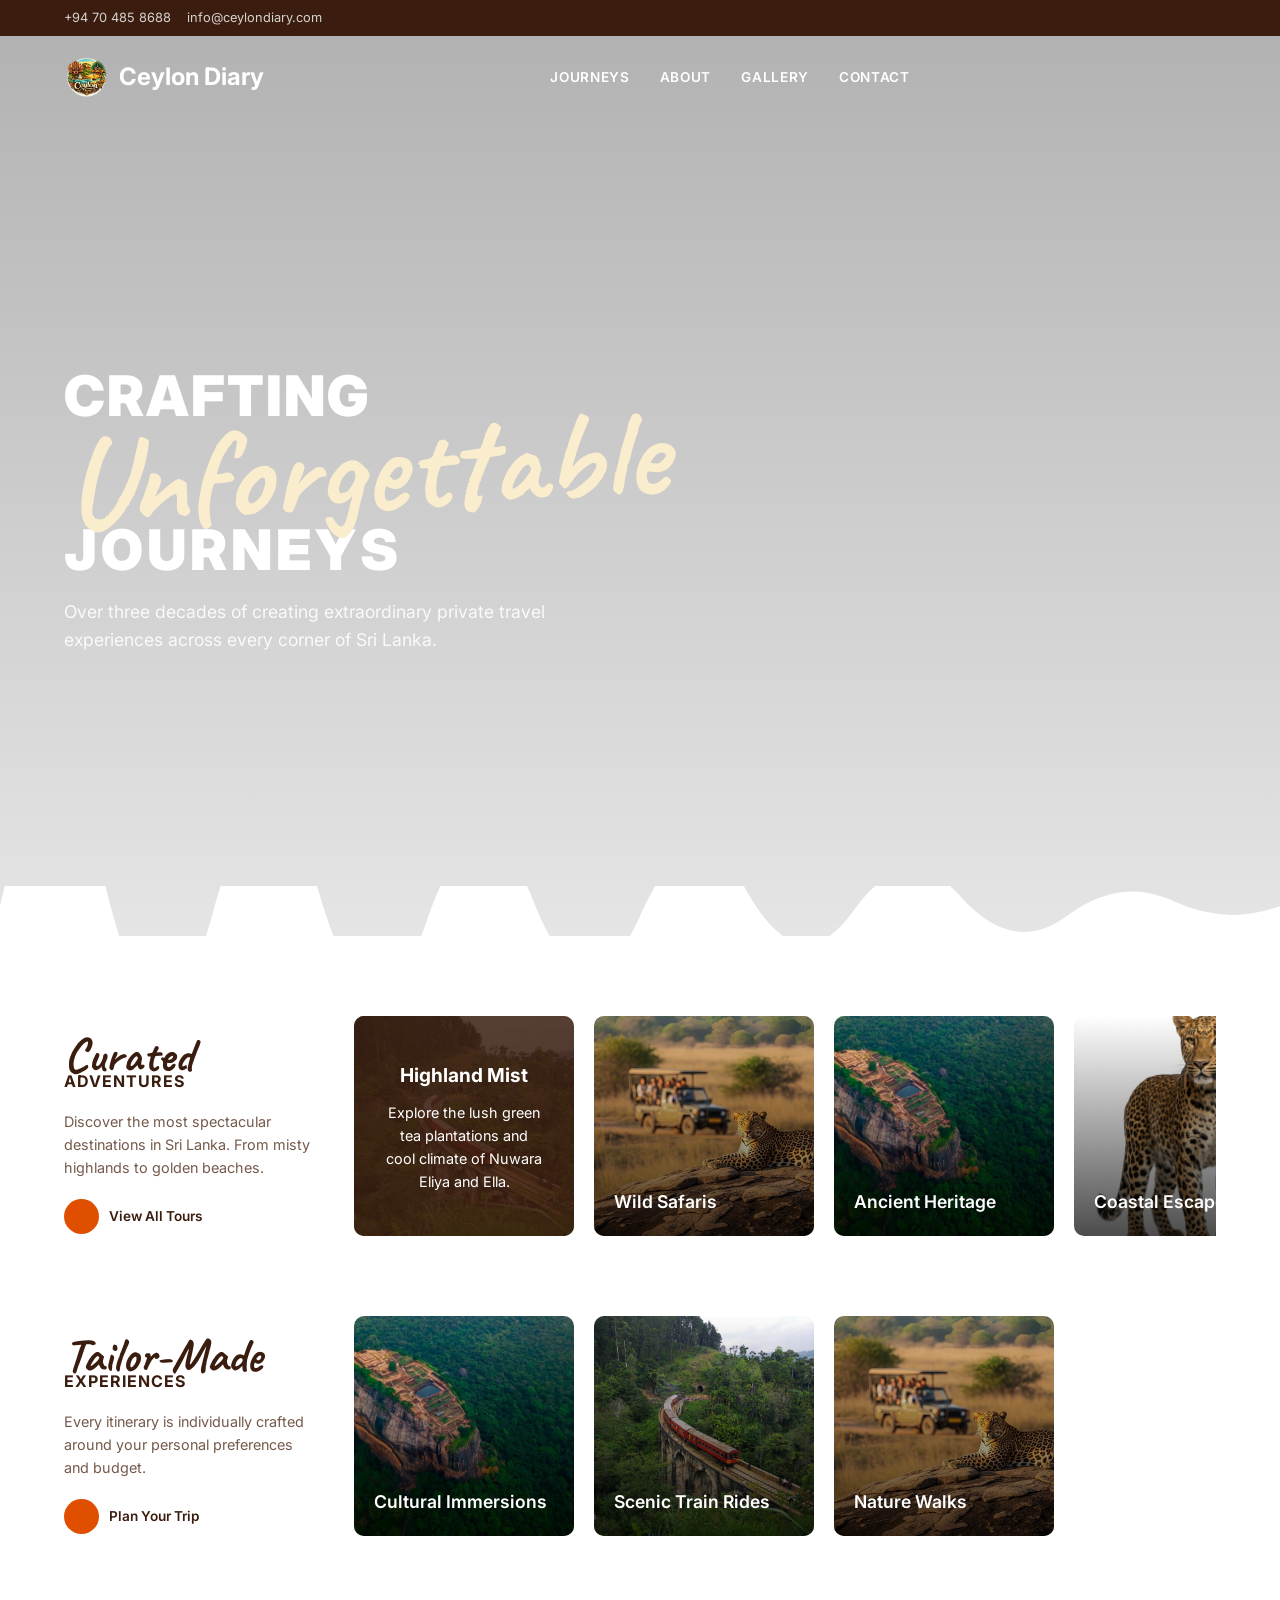
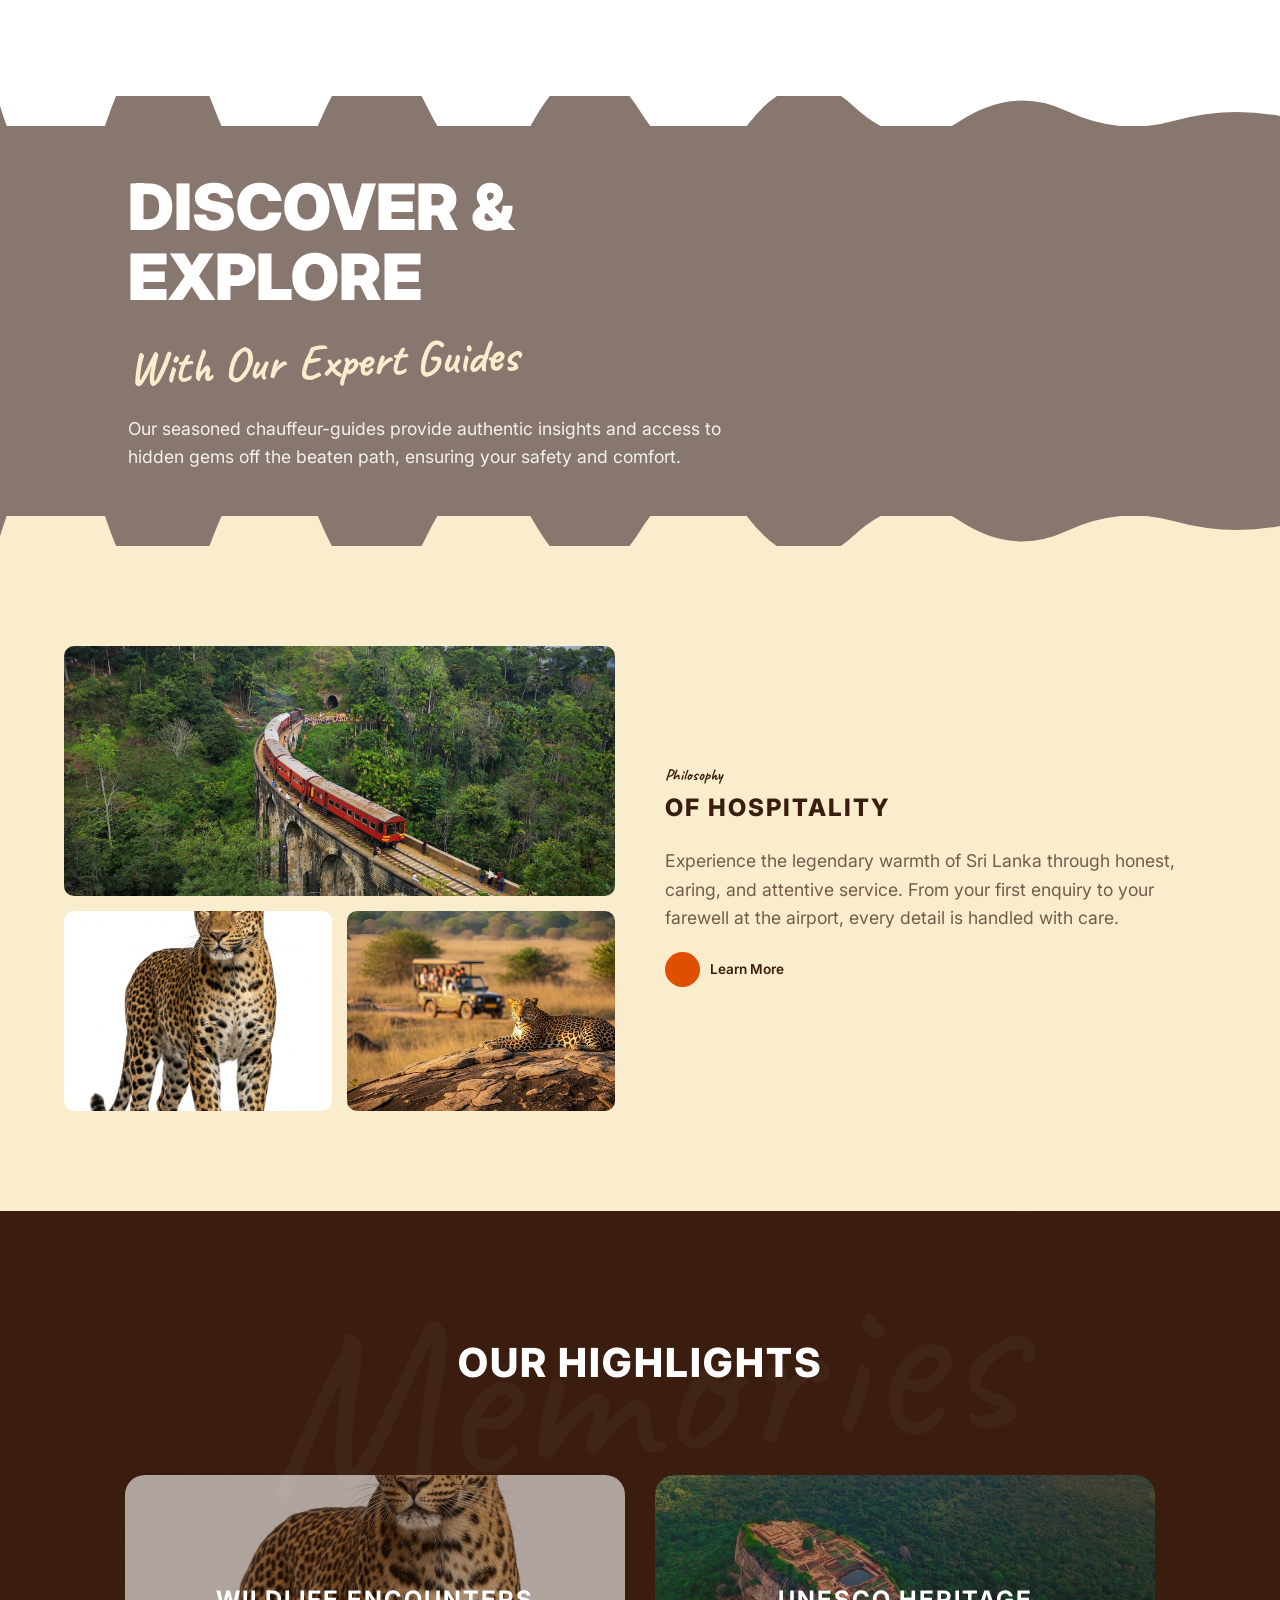
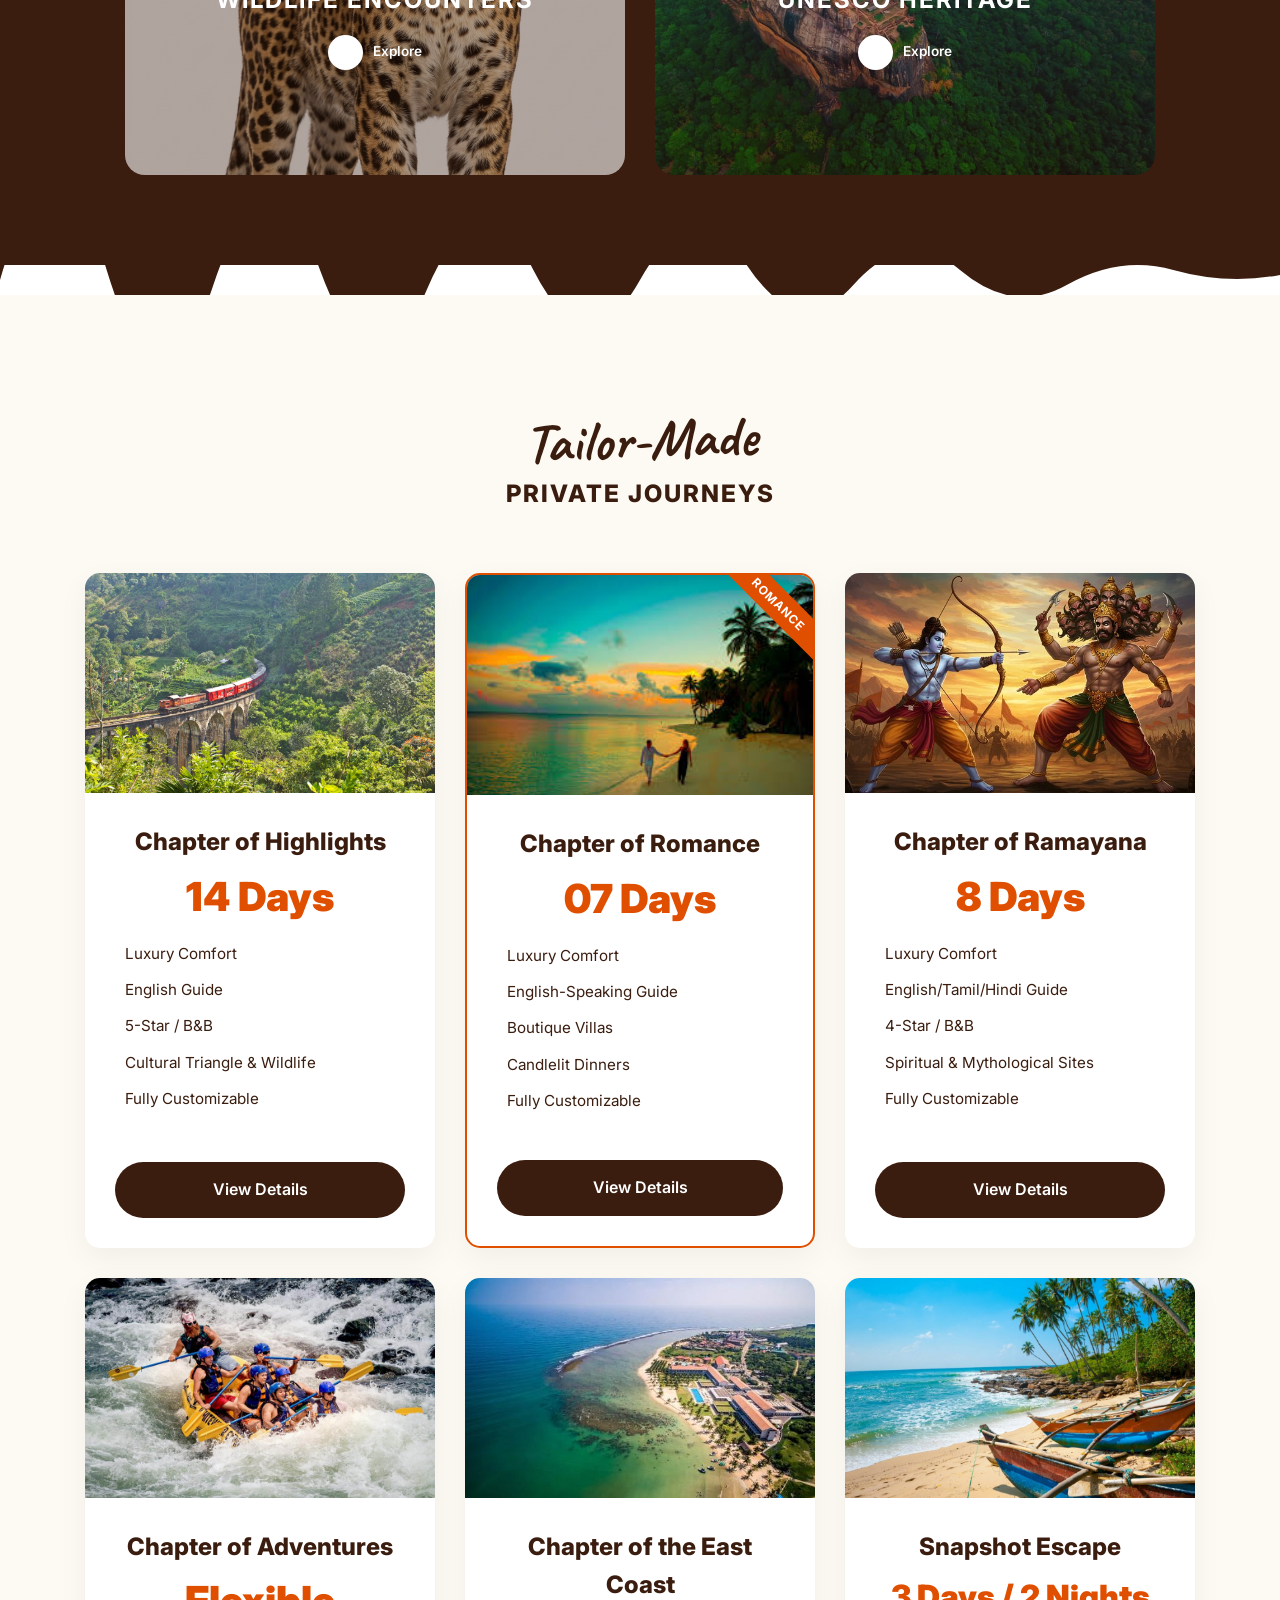
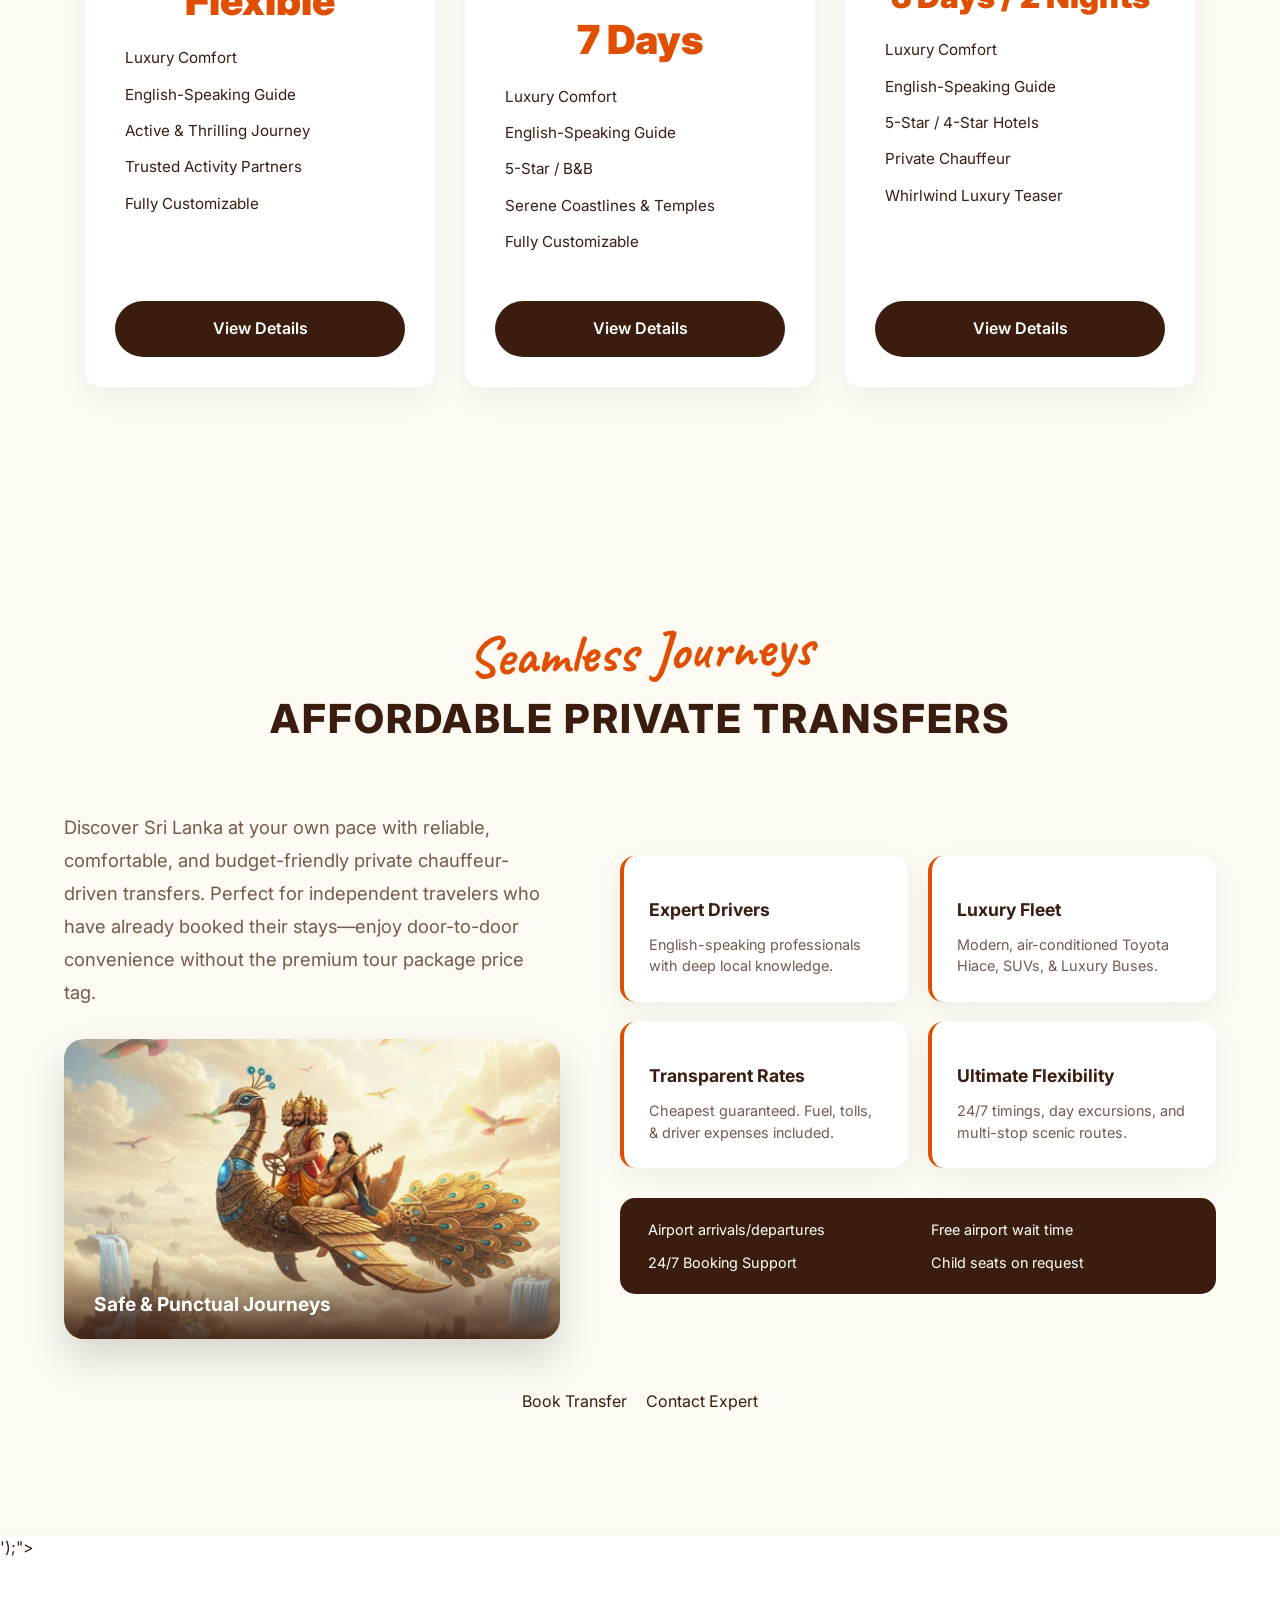
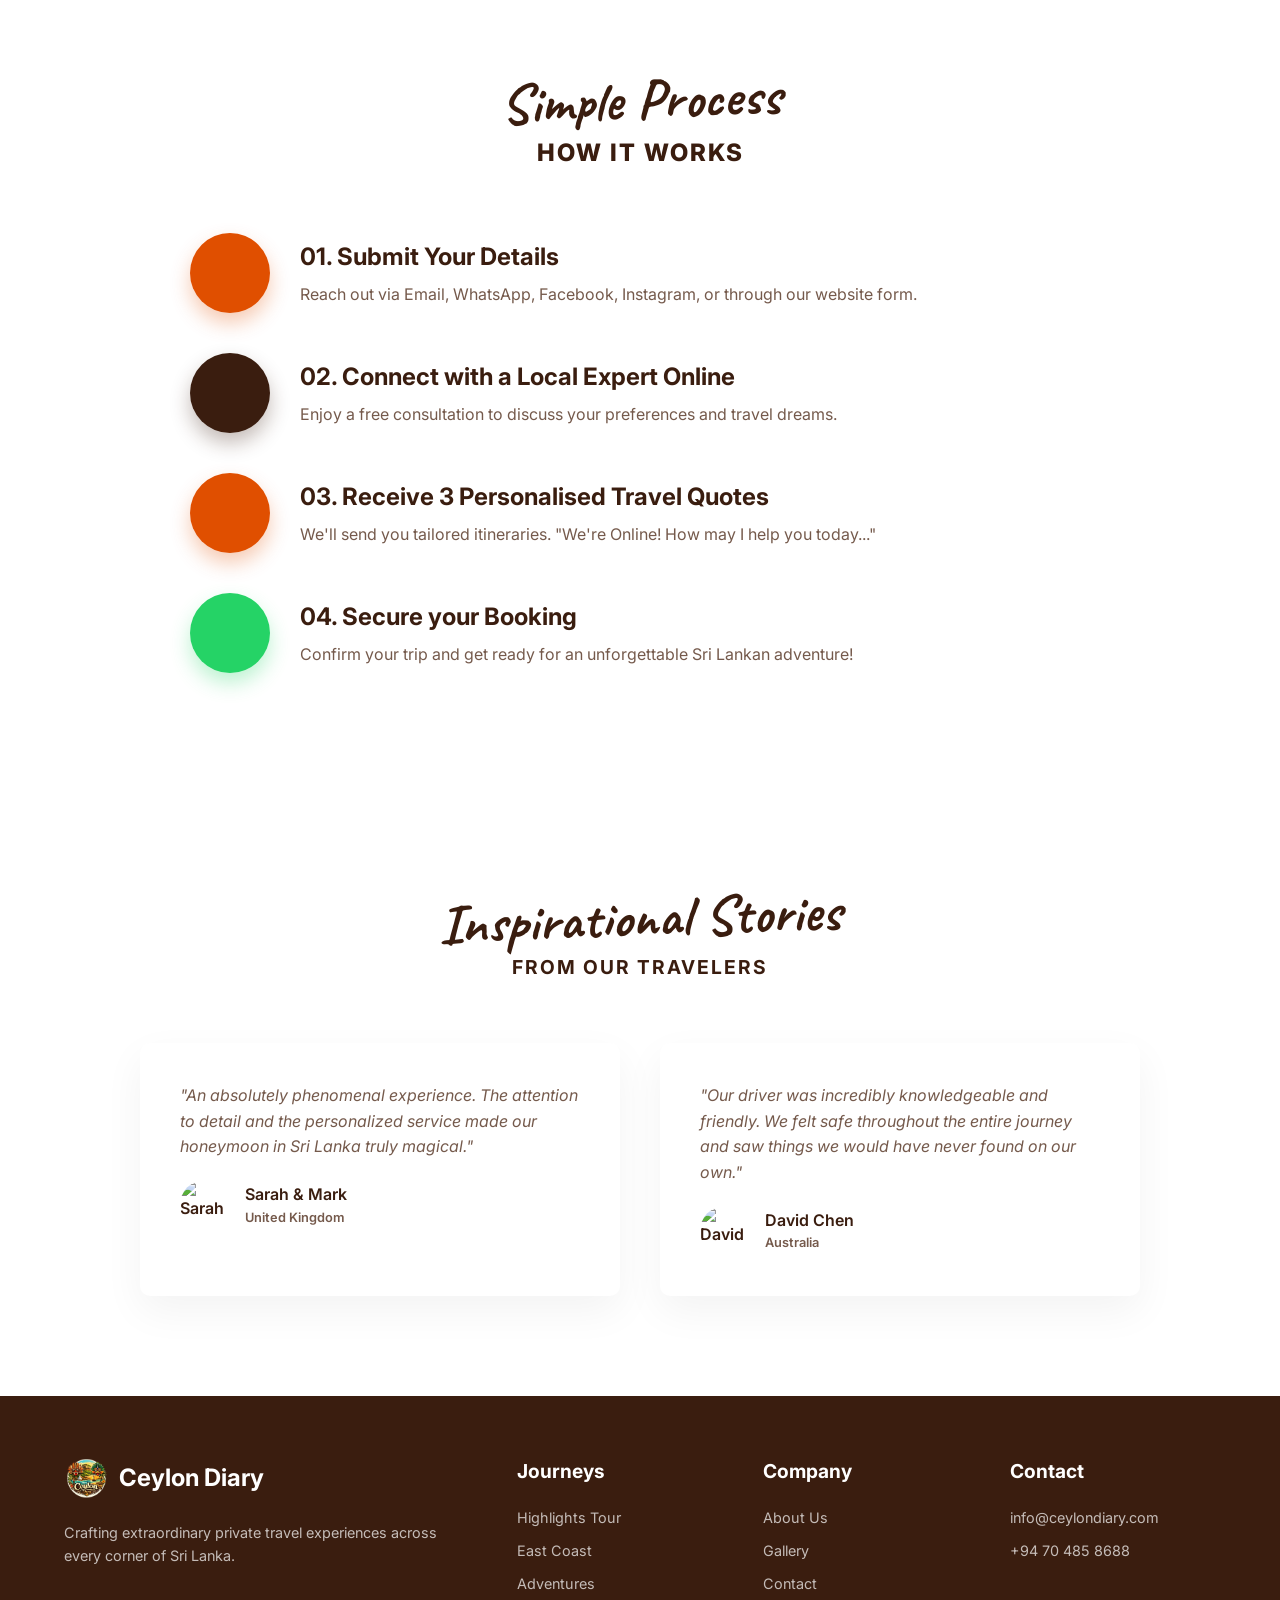
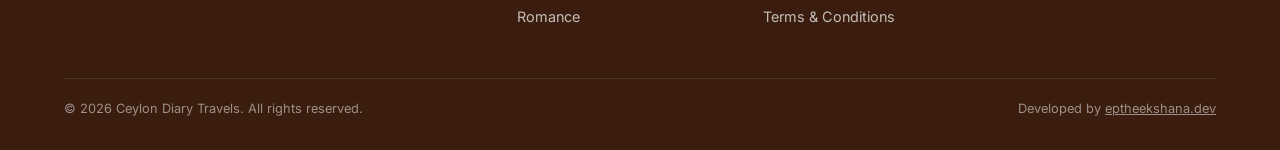
==== commit ab106f09: "Add main stylesheet and update index.html layout" ====
--- a/index.html
+++ b/index.html
@@ -292,7 +292,7 @@
                 <h2 style="font-size: 2.5rem; color: var(--navy); font-weight: 800; text-transform: uppercase; letter-spacing: 2px;">Affordable Private Transfers</h2>
             </div>
             
-            <div style="display: grid; grid-template-columns: 1fr 1.2fr; gap: 60px; align-items: center;">
+            <div class="transfers-grid">
                 
                 <!-- Left Side: Description & Image -->
                 <div>
@@ -312,7 +312,7 @@
 
                 <!-- Right Side: Features Grid -->
                 <div>
-                    <div style="display: grid; grid-template-columns: 1fr 1fr; gap: 20px; margin-bottom: 30px;">
+                    <div class="transfers-features">
                         
                         <!-- Feature 1 -->
                         <div style="background: var(--white); padding: 25px; border-radius: 15px; box-shadow: 0 10px 30px rgba(0,0,0,0.05); border-left: 4px solid var(--accent); transition: transform 0.3s;" onmouseover="this.style.transform='translateY(-5px)'" onmouseout="this.style.transform='translateY(0)'">
@@ -344,7 +344,7 @@
                     </div>
                     
                     <div style="background: var(--navy); padding: 20px; border-radius: 15px; color: white;">
-                        <ul style="display: grid; grid-template-columns: 1fr 1fr; gap: 10px; list-style: none; margin: 0; padding: 0;">
+                        <ul class="transfers-list">
                             <li style="font-size: 0.9rem; display: flex; align-items: center; gap: 8px;"><i class="ri-check-line" style="color: var(--accent);"></i> Airport arrivals/departures</li>
                             <li style="font-size: 0.9rem; display: flex; align-items: center; gap: 8px;"><i class="ri-check-line" style="color: var(--accent);"></i> Free airport wait time</li>
                             <li style="font-size: 0.9rem; display: flex; align-items: center; gap: 8px;"><i class="ri-check-line" style="color: var(--accent);"></i> 24/7 Booking Support</li>
--- a/css/style.css
+++ b/css/style.css
@@ -147,223 +147,107 @@
         .torn-cream-top { position: absolute; top: 0; left: 0; width: 100%; height: 30px; background: url('data:image/svg+xml;utf8,<svg viewBox="0 0 1200 30" preserveAspectRatio="none" xmlns="http://www.w3.org/2000/svg"><path d="M0,0 L1200,0 L1200,20 Q1150,10 1100,25 T1000,15 T900,25 T800,10 T700,30 T600,15 T500,25 T400,10 T300,25 T200,10 T100,25 T0,10 Z" fill="%23faedce"/></svg>') center top/100% 100% no-repeat; z-index: 10; }
         .torn-navy-top { position: absolute; top: 0; left: 0; width: 100%; height: 30px; background: url('data:image/svg+xml;utf8,<svg viewBox="0 0 1200 30" preserveAspectRatio="none" xmlns="http://www.w3.org/2000/svg"><path d="M0,0 L1200,0 L1200,20 Q1150,10 1100,25 T1000,15 T900,25 T800,10 T700,30 T600,15 T500,25 T400,10 T300,25 T200,10 T100,25 T0,10 Z" fill="%233a1d0f"/></svg>') center top/100% 100% no-repeat; z-index: 10; }
         .torn-navy-bottom { position: absolute; bottom: 0; left: 0; width: 100%; height: 30px; background: url('data:image/svg+xml;utf8,<svg viewBox="0 0 1200 30" preserveAspectRatio="none" xmlns="http://www.w3.org/2000/svg"><path d="M0,30 L1200,30 L1200,10 Q1150,20 1100,5 T1000,20 T900,5 T800,20 T700,0 T600,15 T500,5 T400,25 T300,5 T200,20 T100,5 T0,15 Z" fill="%233a1d0f"/></svg>') center bottom/100% 100% no-repeat; z-index: 10; }
-        /* -- MOBILE RESPONSIVENESS -- */
+        
+        
+/* -- TRANSFERS SECTION -- */
+.transfers-grid { display: grid; grid-template-columns: 1fr 1.2fr; gap: 60px; align-items: center; }
+.transfers-features { display: grid; grid-template-columns: 1fr 1fr; gap: 20px; margin-bottom: 30px; }
+.transfers-list { display: grid; grid-template-columns: 1fr 1fr; gap: 10px; list-style: none; margin: 0; padding: 0; }
+
+/* Global overflow safeguard */
+html, body { max-width: 100vw; overflow-x: hidden; }
+
+/* -- MOBILE RESPONSIVENESS -- */
+/* -- MOBILE RESPONSIVENESS & UX REDESIGN -- */
+        /* Hamburger Menu Icon */
+        .hamburger { display: none; background: none; border: none; color: #fff; font-size: 2rem; cursor: pointer; padding: 10px; z-index: 10001; position: relative; }
+
         @media (max-width: 992px) {
             .hero-title-1 { font-size: 2.5rem; }
             .hero-title-2 { font-size: 5rem; }
             .hero-title-3 { font-size: 2.5rem; }
-            
             .grid-row { flex-direction: column; text-align: center; }
-            .grid-info { flex: none; width: 100%; margin-bottom: 20px; }
+            .grid-info { flex: none; width: 100%; margin-bottom: 30px; }
             .scroll-cards { justify-content: flex-start; padding-bottom: 30px; }
-            
             .collage-section { flex-direction: column; padding: 60px 5%; text-align: center; }
             .collage-grid { width: 100%; }
             .collage-text h2 { font-size: 3rem; transform: none; margin-bottom: 10px; }
-            
             .activism-cards { flex-direction: column; }
             .activism-bg-text { font-size: 8rem; top: 0; }
-            
             .test-grid { flex-direction: column; }
             .footer-grid { grid-template-columns: 1fr 1fr; }
+            .transfers-grid { grid-template-columns: 1fr; gap: 40px; }
+            .transfers-features { grid-template-columns: 1fr; gap: 15px; }
+            .transfers-list { grid-template-columns: 1fr; }
+
         }
 
         @media (max-width: 768px) {
-
-            /* Added Mobile Fixes */
+            /* General Layout & Spacing */
+            .section { padding: 50px 5%; }
+            .hero { padding-top: 140px; text-align: center; justify-content: center; }
+            
+            /* Top bar & Header */
+            .top-bar { flex-direction: column; align-items: center; gap: 8px; text-align: center; padding: 12px 5%; }
+            header { top: 90px; } /* Push header down to avoid overlapping the thicker top-bar */
+            
+            /* Typography */
+            .hero-title-1 { font-size: 1.8rem; }
+            .hero-title-2 { font-size: 3.5rem; margin: 0; }
+            .hero-title-3 { font-size: 1.5rem; letter-spacing: 2px; }
+            .parallax-title { font-size: 2rem; }
+            .parallax-subtitle { font-size: 1.8rem; transform: none; }
+            .collage-text h2 { font-size: 2.5rem; }
+            .activism-section h2 { font-size: 2rem; }
+            .activism-bg-text { font-size: 4rem; top: 15px; }
+            .packages-header .brush-font { font-size: 2.2rem; }
+            .packages-header h2 { font-size: 1.2rem; }
+            .test-title { font-size: 2.2rem; transform: none; }
+            
+            /* Mobile Navigation Menu */
+            .hamburger { display: block; }
+            .nav-icons { display: none; }
+            .nav-links { display: none; }
+            .nav-links.active {
+                display: flex;
+                flex-direction: column;
+                position: absolute;
+                top: 80px; /* Dropdown below the header */
+                left: 5%;
+                right: 5%;
+                background: rgba(58,29,15,0.98);
+                padding: 10px;
+                border-radius: 12px;
+                text-align: center;
+                box-shadow: 0 15px 50px rgba(0,0,0,0.5);
+                z-index: 10000;
+                border: 1px solid rgba(255,255,255,0.1);
+            }
+            .nav-links.active a {
+                padding: 15px; /* Minimum tap target */
+                font-size: 1.1rem;
+                display: block;
+                border-bottom: 1px solid rgba(255,255,255,0.05);
+            }
+            .nav-links.active a:last-child { border-bottom: none; }
+            
+            /* Specific Components */
             .details-grid { grid-template-columns: 1fr !important; gap: 32px !important; }
-            .nav-links.active { z-index: 10000; }
-            .pkg-card { margin-bottom: 30px; width: 100%; }
+            .form-grid { grid-template-columns: 1fr !important; }
+            .pkg-card { margin-bottom: 20px; width: 100%; }
             .packages-grid { flex-direction: column; }
-            .form-grid { grid-template-columns: 1fr !important; }
-
-            /* Top bar & Header */
-            .top-bar { flex-direction: column; align-items: center; gap: 10px; text-align: center; }
-            .nav-links { display: none; /* In a real app, you'd add a JS hamburger menu here */ }
-            header { top: 70px; }
-            
-            .hero { padding-top: 100px; text-align: center; justify-content: center; }
-            .hero-title-1 { font-size: 2rem; }
-            .hero-title-2 { font-size: 4rem; margin: -10px 0 0px; }
-            .hero-title-3 { font-size: 2rem; letter-spacing: 2px; }
-            
-            .section { padding: 60px 5%; }
-            
             .parallax-banner { text-align: center; padding: 0 5%; }
-            .parallax-title { font-size: 2.5rem; }
-            .parallax-subtitle { font-size: 2rem; transform: none; }
-            
-            .collage-text h2 { font-size: 2.5rem; }
-            
-            .activism-section h2 { font-size: 2rem; }
-            .activism-bg-text { font-size: 5rem; top: 10px; }
-            
-            .packages-header .brush-font { font-size: 2.5rem; }
-            .packages-header h2 { font-size: 1.2rem; }
-            .pkg-card { margin-bottom: 20px; }
-            
-            .test-title { font-size: 2.5rem; transform: none; }
-            
+            
+            /* Touch Target Optimization */
+            .btn-circle i { width: 48px; height: 48px; }
+            .btn-pkg, .btn-premium { min-height: 48px; justify-content: center; }
+            
+            /* Floating Buttons */
+            .float-btn { width: 50px; height: 50px; font-size: 1.5rem; }
+            .floating-contact { bottom: 20px; right: 20px; gap: 10px; }
+            
+            /* Footer */
             .footer-grid { grid-template-columns: 1fr; text-align: center; }
             .footer-col .logo { justify-content: center; }
             .footer-col div { justify-content: center; }
         }
-        
-        /* Mobile Hamburger Menu Support */
-        .hamburger { display: none; background: none; border: none; color: #fff; font-size: 1.8rem; cursor: pointer; }
-        @media (max-width: 768px) {
-            .hamburger { display: block; }
-            .nav-icons { display: none; }
-            .nav-links.active {
-                display: flex;
-                flex-direction: column;
-                position: absolute;
-                top: 70px;
-                left: 5%;
-                right: 5%;
-                background: var(--navy);
-                padding: 20px;
-                border-radius: 10px;
-                text-align: center;
-                box-shadow: 0 10px 30px rgba(0,0,0,0.2);
-            }
-        }
-    
-        /* -- PREMIUM BUTTONS -- */
-        .btn-premium {
-            display: inline-flex;
-            align-items: center;
-            gap: 12px;
-            padding: 16px 36px;
-            background: var(--accent);
-            color: #fff;
-            border-radius: 50px;
-            font-size: 0.95rem;
-            font-weight: 700;
-            text-transform: uppercase;
-            letter-spacing: 1px;
-            transition: all 0.3s ease;
-            box-shadow: 0 10px 20px rgba(224, 79, 0, 0.2);
-            text-decoration: none;
-        }
-        .btn-premium i {
-            font-size: 1.2rem;
-        }
-        .btn-premium:hover {
-            transform: translateY(-3px);
-            box-shadow: 0 15px 30px rgba(224, 79, 0, 0.3);
-            background: var(--accent-hover);
-            color: #fff;
-        }
-        .btn-premium.whatsapp {
-            background: #25D366;
-            box-shadow: 0 10px 20px rgba(37, 211, 102, 0.2);
-        }
-        .btn-premium.whatsapp:hover {
-            background: #20b858;
-            box-shadow: 0 15px 30px rgba(37, 211, 102, 0.3);
-        }
-
-        /* -- FLOATING CONTACT -- */
-        .floating-contact {
-            position: fixed;
-            bottom: 30px;
-            right: 30px;
-            display: flex;
-            flex-direction: column;
-            gap: 15px;
-            z-index: 9999;
-        }
-        .float-btn {
-            width: 60px;
-            height: 60px;
-            border-radius: 50%;
-            display: flex;
-            align-items: center;
-            justify-content: center;
-            color: white;
-            font-size: 1.8rem;
-            box-shadow: 0 10px 25px rgba(0,0,0,0.15);
-            transition: all 0.3s ease;
-            text-decoration: none;
-        }
-        .float-wa {
-            background: #25D366;
-        }
-        .float-wa:hover {
-            background: #20b858;
-            transform: scale(1.1) translateY(-5px);
-            color: white;
-        }
-        .float-mail {
-            background: var(--accent);
-        }
-        .float-mail:hover {
-            background: var(--accent-hover);
-            transform: scale(1.1) translateY(-5px);
-            color: white;
-        }
-
-/* -- ENHANCED MOBILE RESPONSIVENESS & UX -- */
-@media (max-width: 768px) {
-    /* Make the hamburger menu more accessible and visible */
-    .hamburger {
-        display: block;
-        z-index: 10001; /* Above the menu */
-        position: relative;
-        padding: 10px; /* Better touch target */
-    }
-    
-    /* Fix the mobile menu layout */
-    .nav-links.active {
-        display: flex;
-        flex-direction: column;
-        position: absolute;
-        top: 80px;
-        left: 5%;
-        right: 5%;
-        background: var(--navy);
-        padding: 20px;
-        border-radius: 10px;
-        text-align: center;
-        box-shadow: 0 10px 40px rgba(0,0,0,0.5);
-        z-index: 10000;
-        gap: 15px; /* Spacing between links */
-    }
-    
-    .nav-links.active a {
-        padding: 15px; /* Minimum touch target size */
-        font-size: 1.2rem;
-        border-bottom: 1px solid rgba(255,255,255,0.1);
-        display: block;
-    }
-    
-    .nav-links.active a:last-child {
-        border-bottom: none;
-    }
-
-    /* Ensure touch targets for buttons are large enough (min 44px height) */
-    .btn-circle i {
-        width: 44px;
-        height: 44px;
-    }
-    .btn-pkg, .btn-premium {
-        min-height: 48px;
-        justify-content: center;
-    }
-    
-    /* Floating buttons size on mobile */
-    .float-btn {
-        width: 50px;
-        height: 50px;
-        font-size: 1.5rem;
-    }
-    .floating-contact {
-        bottom: 20px;
-        right: 20px;
-    }
-    
-    /* Fix padding for smaller screens to avoid overflow and give breathing room */
-    .section { padding: 50px 5%; }
-    .hero { padding-top: 80px; }
-}
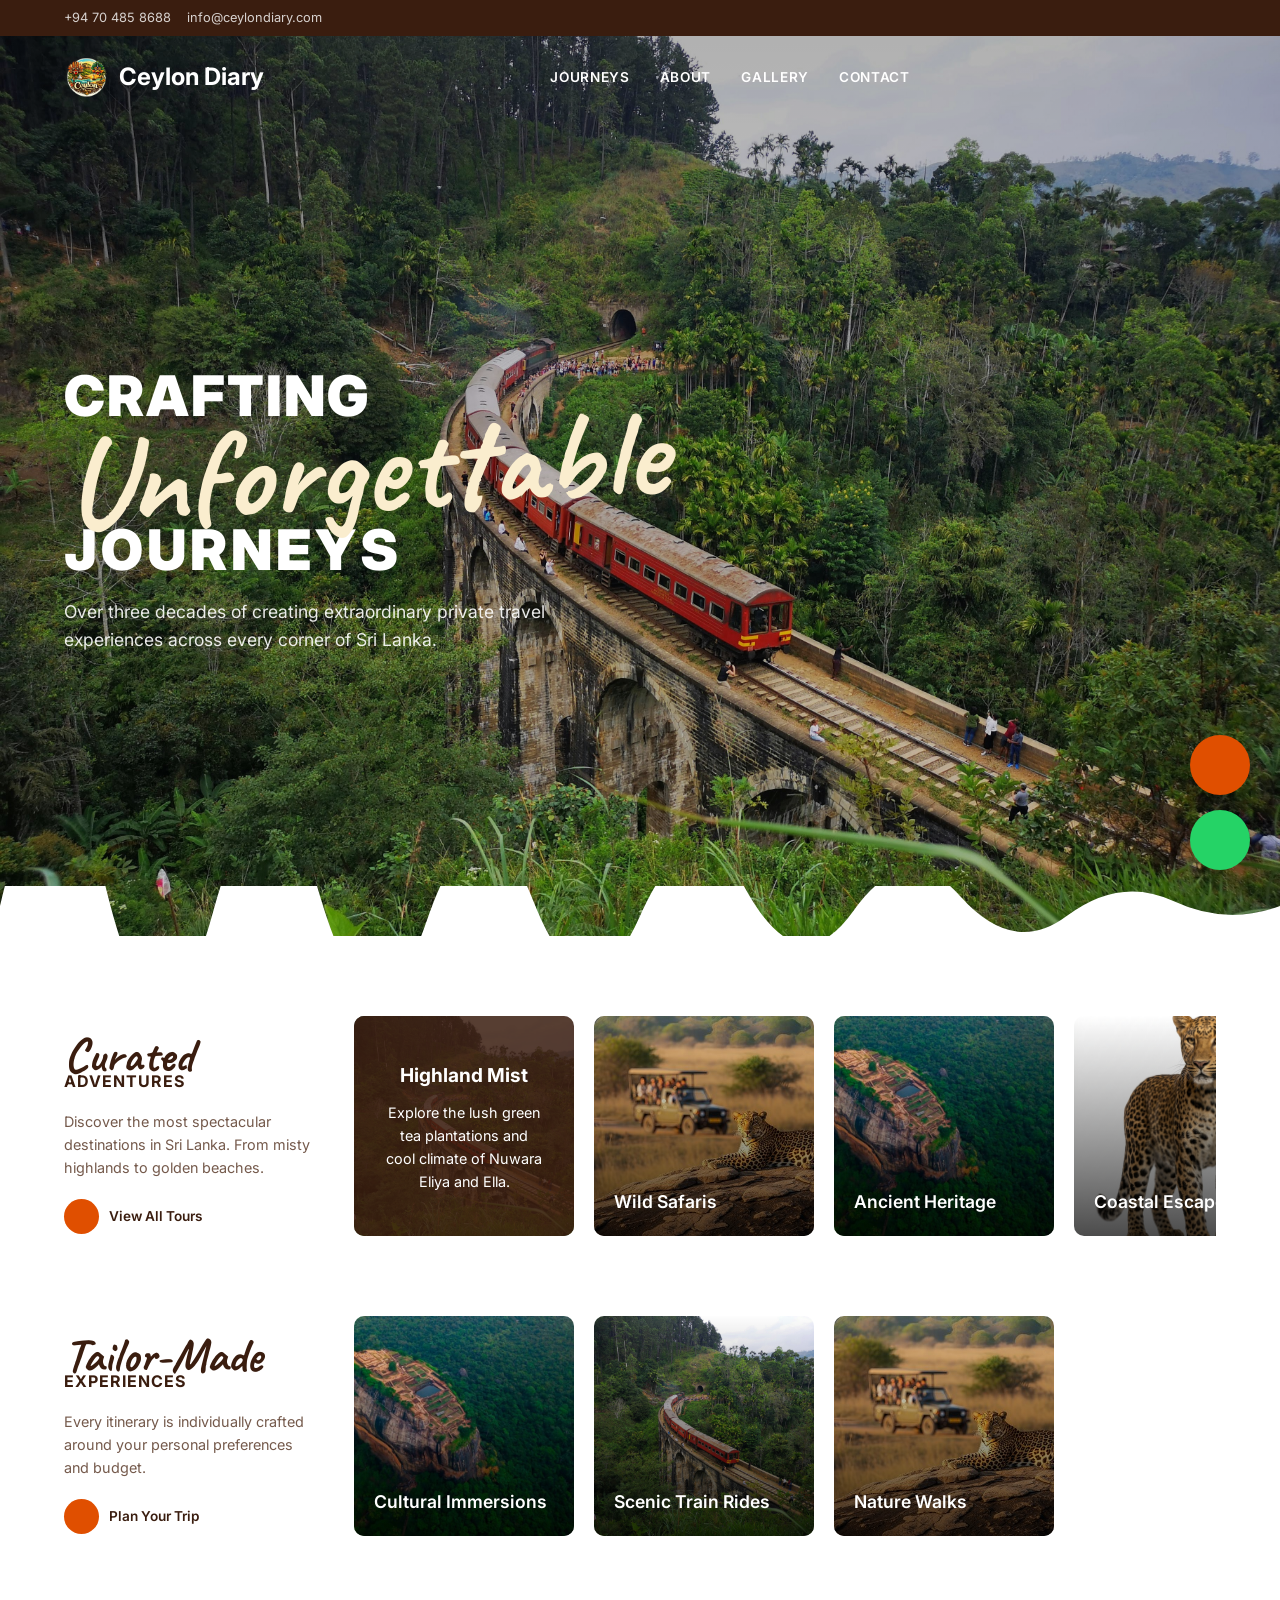
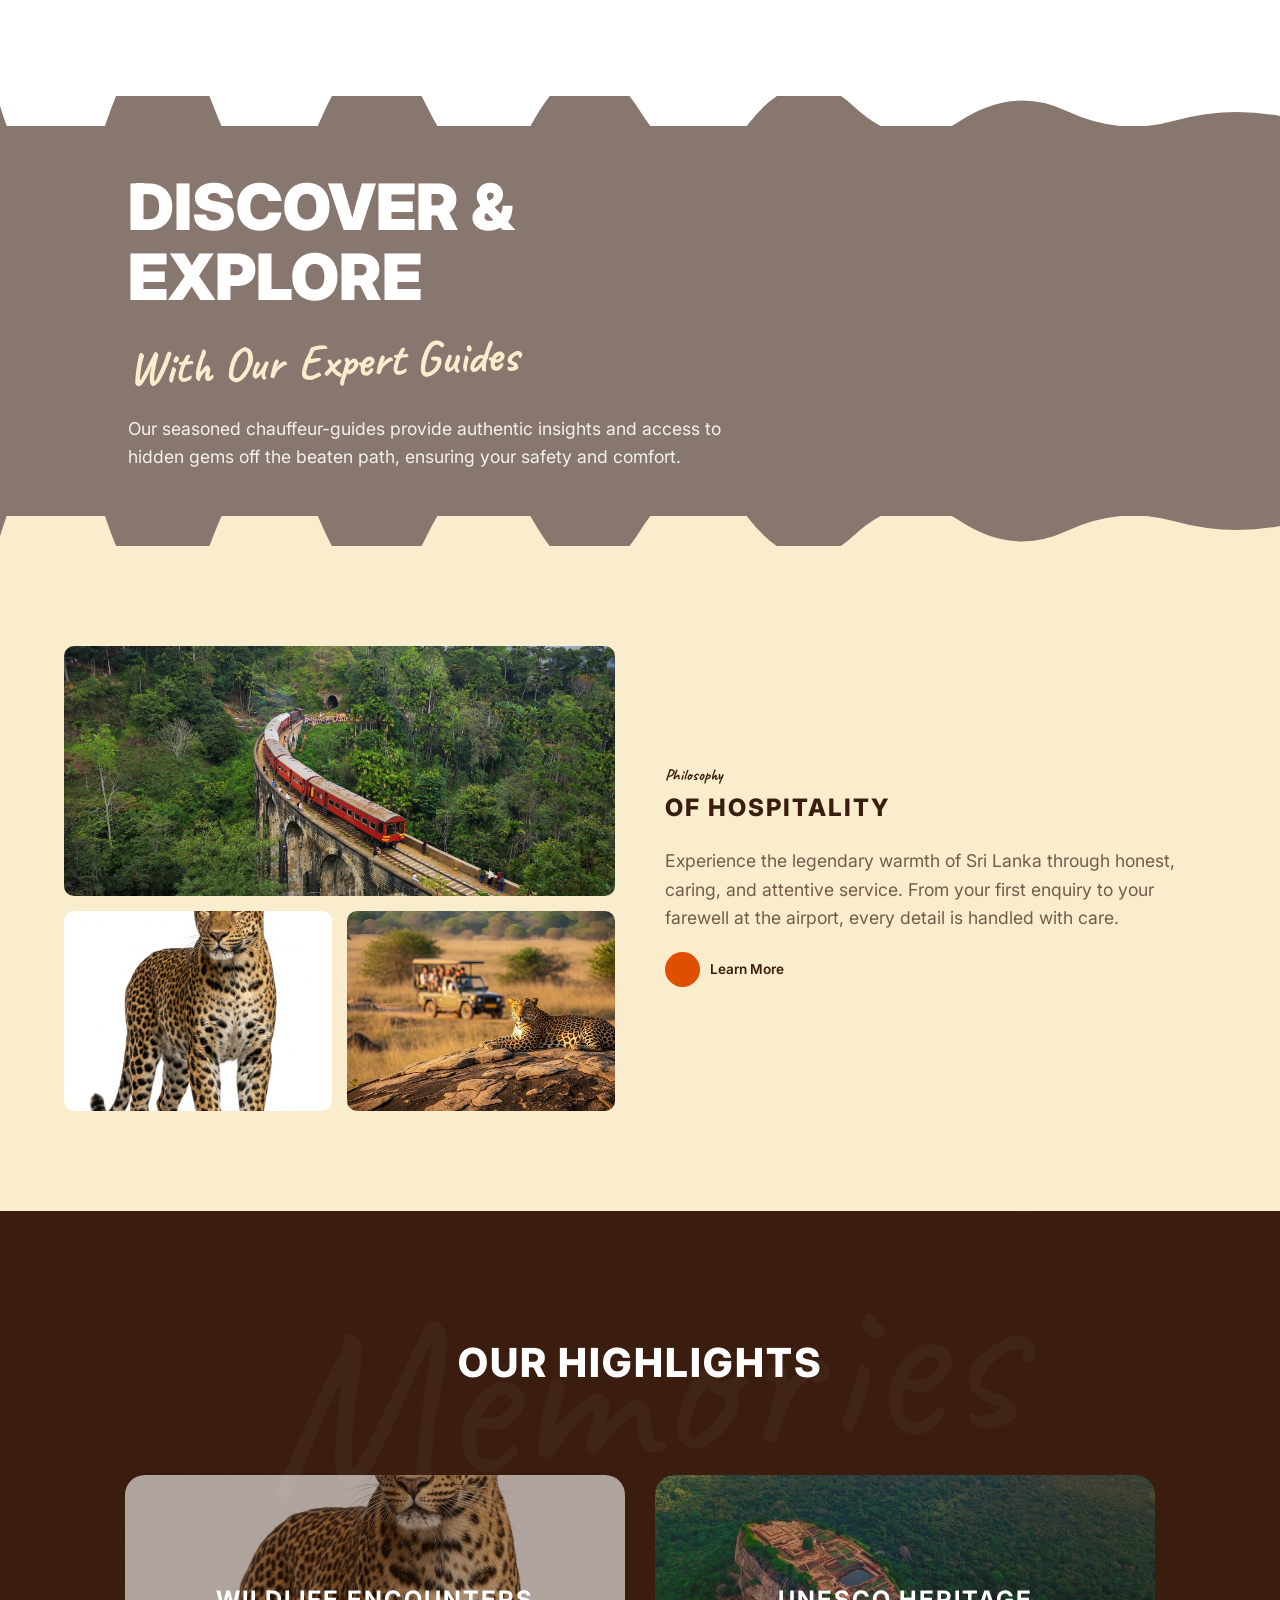
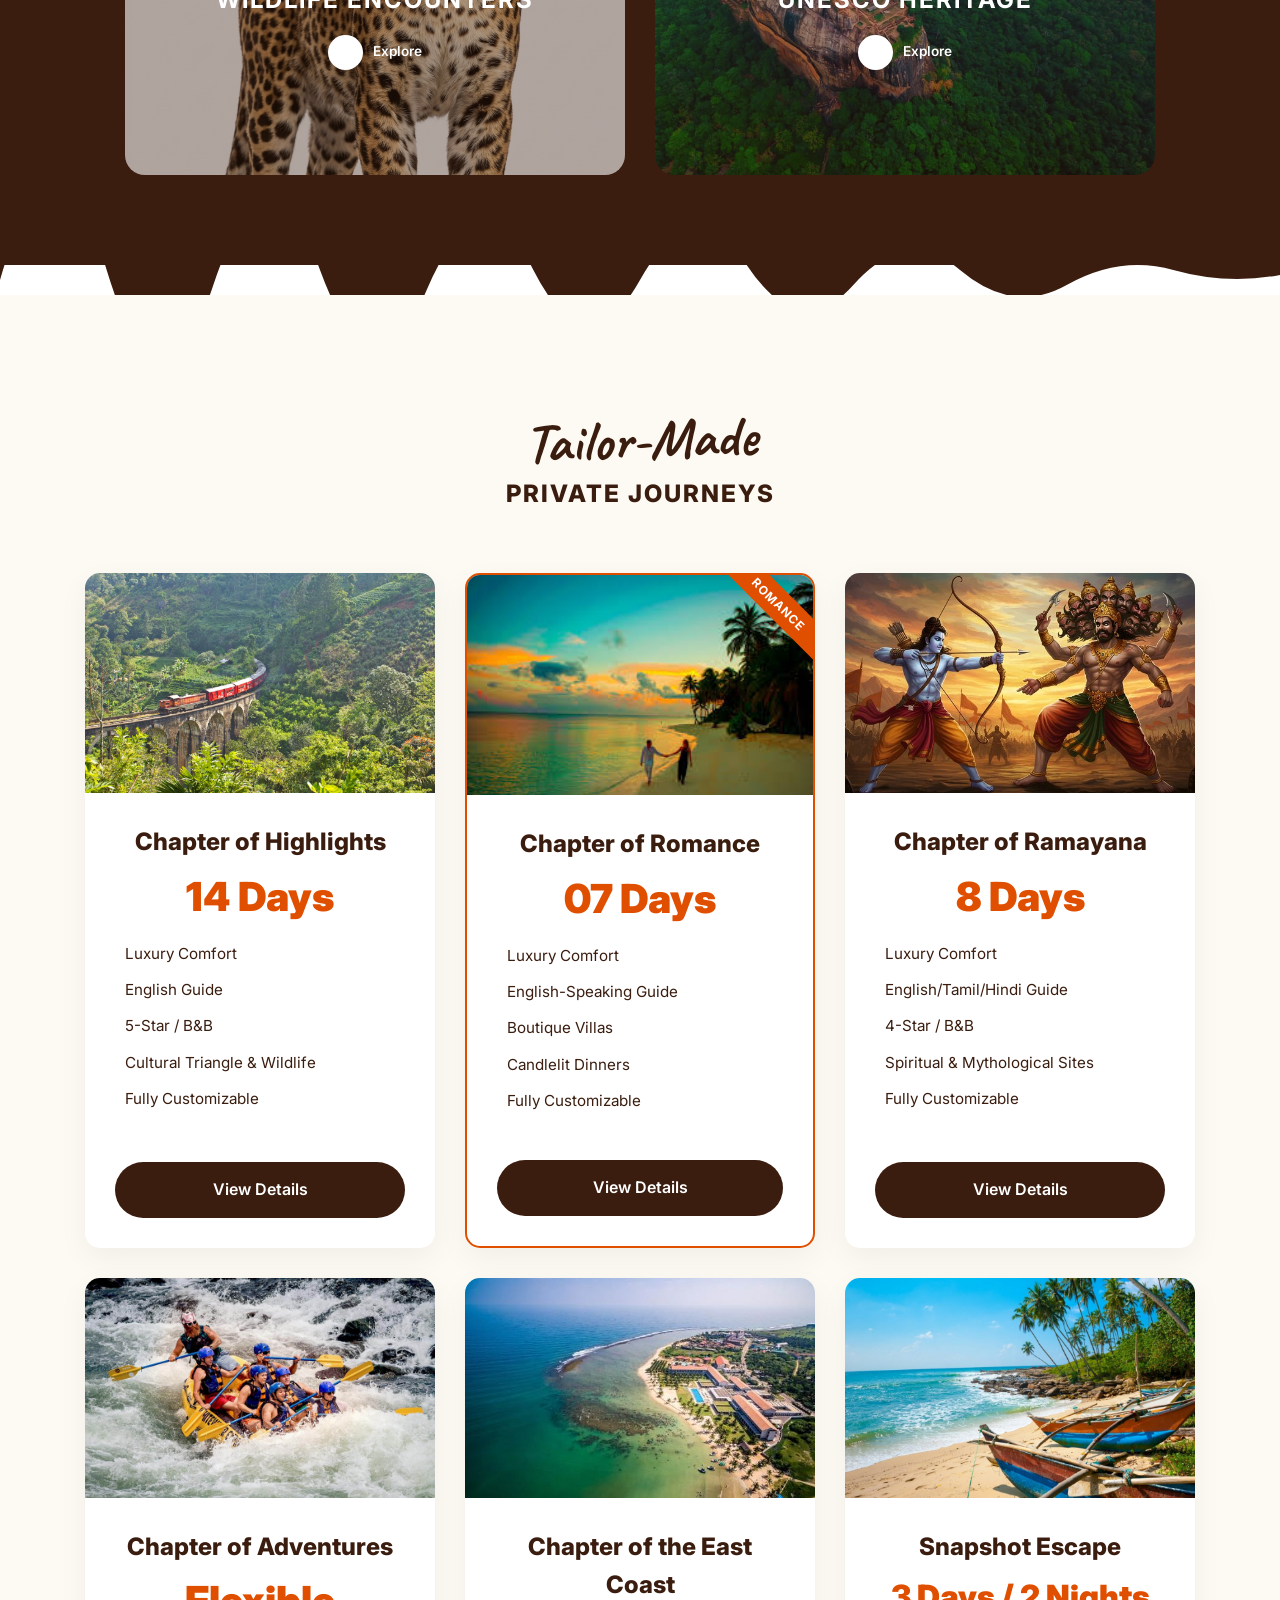
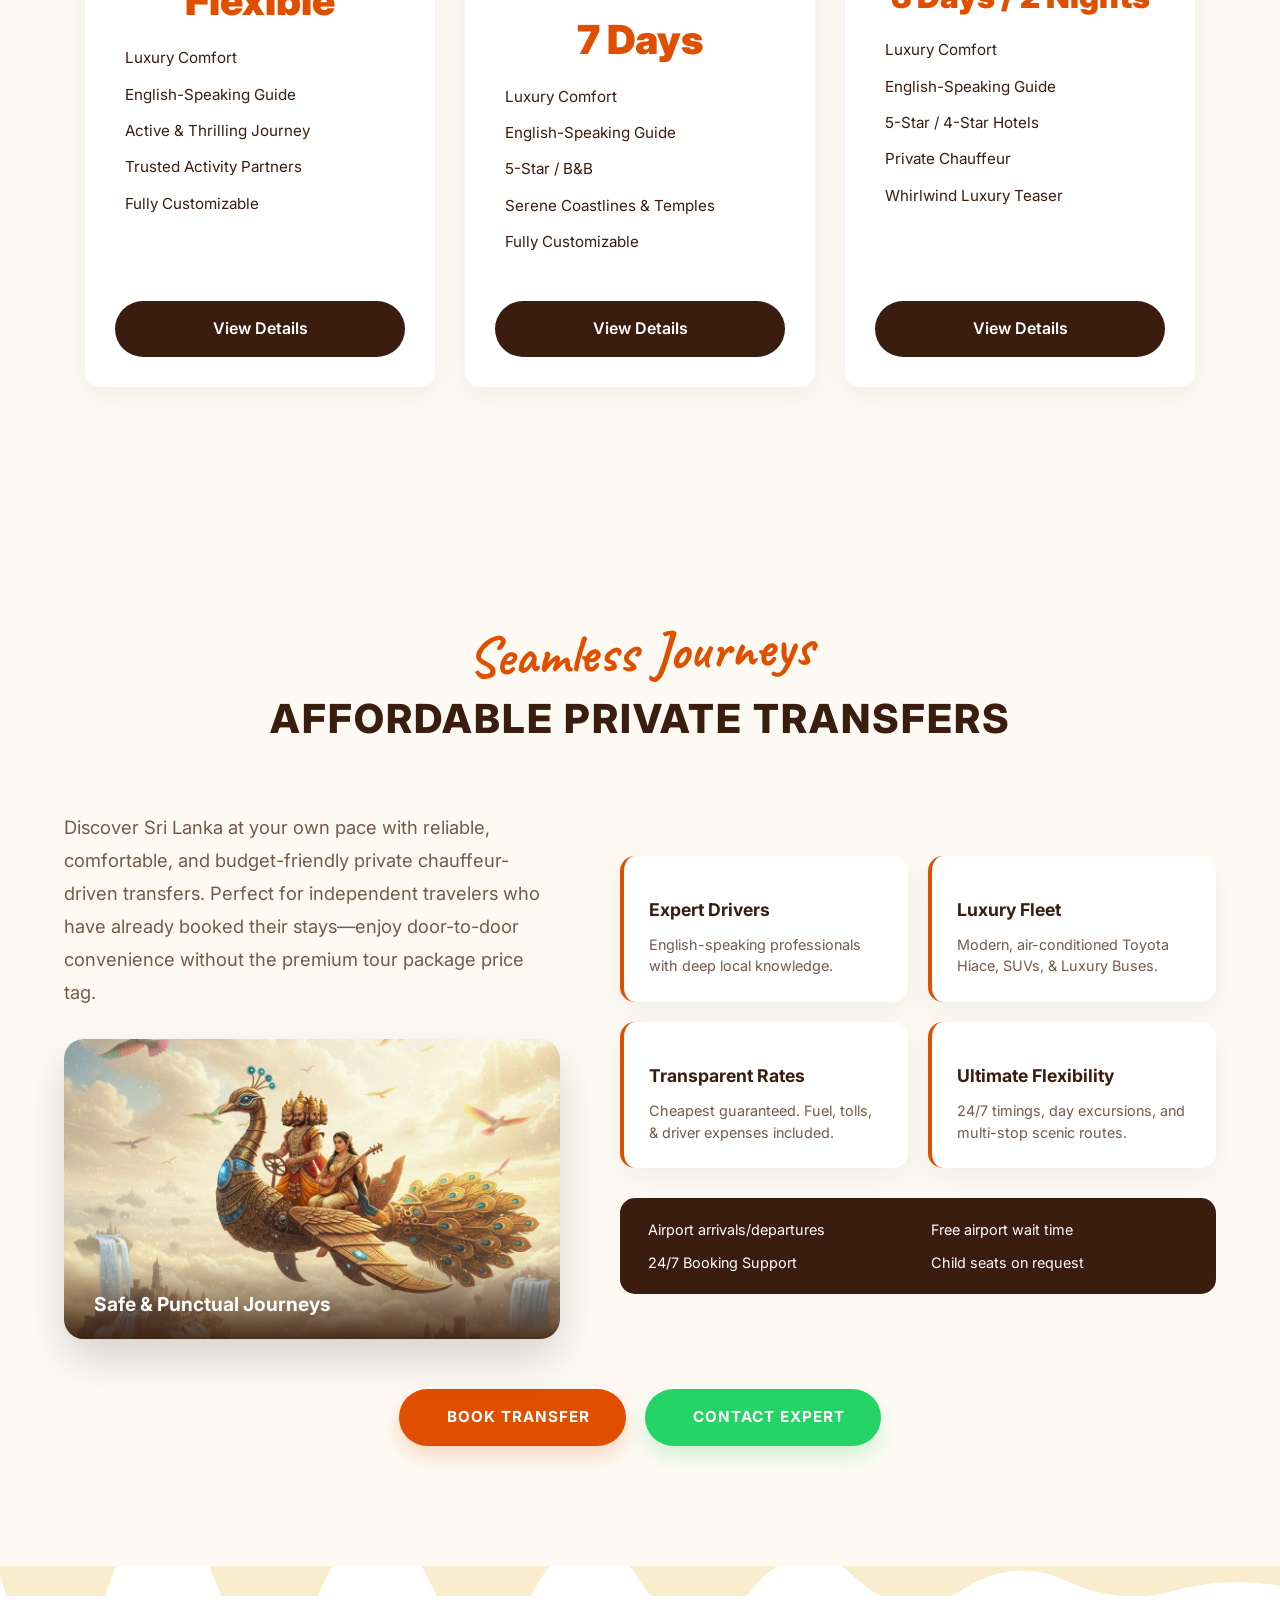
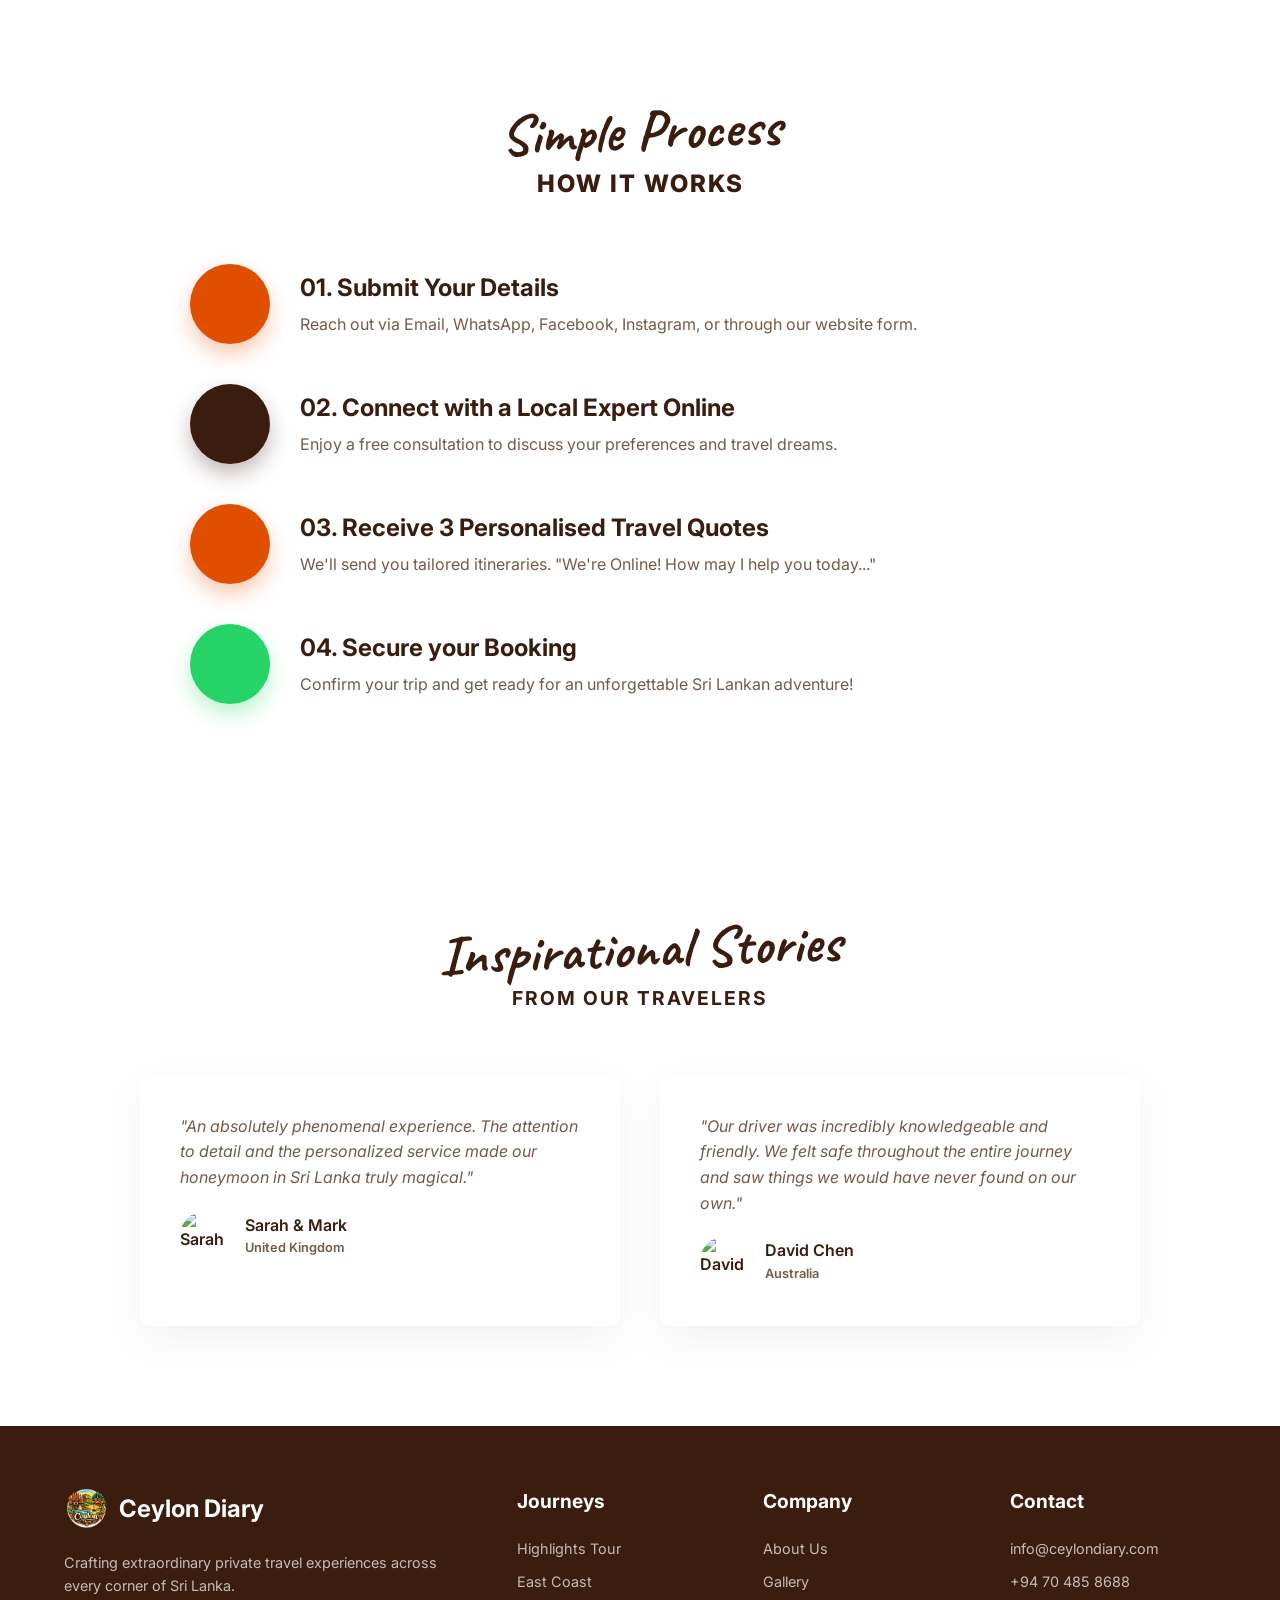
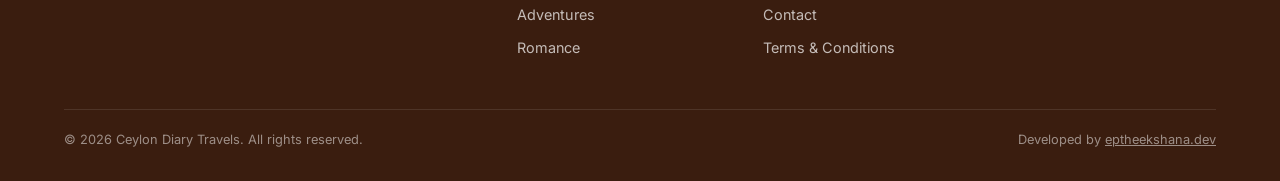
==== commit e82167ce: "Add Chapter of the East Coast tour page and update index" ====
--- a/index.html
+++ b/index.html
@@ -363,7 +363,7 @@
 
     <!-- HOW IT WORKS SECTION -->
     <section class="section section-white" id="how-it-works" style="position: relative; padding: 100px 5%; background: var(--white);">
-        <div class="torn-cream-top" style="background-image: url('data:image/svg+xml;utf8,<svg viewBox=\"0 0 1200 30\" preserveAspectRatio=\"none\" xmlns=\"http://www.w3.org/2000/svg\"><path d=\"M0,0 L1200,0 L1200,20 Q1150,10 1100,25 T1000,15 T900,25 T800,10 T700,30 T600,15 T500,25 T400,10 T300,25 T200,10 T100,25 T0,10 Z\" fill=\"%23faedce\"/></svg>');"></div>
+        <div class="torn-cream-top"></div>
         
         <div class="packages-header" style="margin-top: 20px;">
             <div class="brush-font">Simple Process</div>
--- a/css/style.css
+++ b/css/style.css
@@ -36,7 +36,7 @@
         .nav-icons { display: flex; gap: 20px; color: #fff; font-size: 1.2rem; }
         
         /* -- HERO -- */
-        .hero { position: relative; min-height: 100vh; background: linear-gradient(rgba(0,0,0,0.3), rgba(0,0,0,0.1)), url("img/Nine Arch Bridge.jpg") center/cover; display: flex; align-items: center; padding: 0 5%; }
+        .hero { position: relative; min-height: 100vh; background: linear-gradient(rgba(0,0,0,0.3), rgba(0,0,0,0.1)), url("../img/Nine Arch Bridge.jpg") center/cover; display: flex; align-items: center; padding: 0 5%; }
         .hero-content { max-width: 800px; color: #fff; z-index: 2; margin-top: 50px; }
         .hero-title-1 { font-size: 3.5rem; font-weight: 900; letter-spacing: 2px; text-transform: uppercase; line-height: 1; }
         .hero-title-2 { font-size: 8rem; color: var(--blue-bg); margin: -20px 0 -10px; line-height: 1; transform: rotate(-3deg); }
@@ -63,9 +63,14 @@
         .btn-circle i { background: var(--accent); color: #fff; width: 35px; height: 35px; border-radius: 50%; display: flex; align-items: center; justify-content: center; transition: 0.3s; }
         .btn-circle:hover i { transform: scale(1.1); background: var(--accent-hover); }
         
-        .scroll-cards { display: flex; gap: 20px; overflow-x: auto; padding-bottom: 20px; flex-grow: 1; scrollbar-width: none; }
+        .scroll-cards { 
+    display: flex; gap: 20px; overflow-x: auto; padding-bottom: 20px; flex-grow: 1; scrollbar-width: none;
+    scroll-snap-type: x mandatory;
+    scroll-behavior: smooth;
+    -webkit-overflow-scrolling: touch;
+}
         .scroll-cards::-webkit-scrollbar { display: none; }
-        .card-sq { flex: 0 0 220px; height: 220px; position: relative; border-radius: 10px; overflow: hidden; cursor: pointer; }
+        .card-sq { flex: 0 0 220px; height: 220px; position: relative; border-radius: 10px; overflow: hidden; cursor: pointer; scroll-snap-align: center; }
         .card-sq img { width: 100%; height: 100%; object-fit: cover; transition: 0.5s; }
         .card-sq:hover img { transform: scale(1.1); }
         .card-overlay { position: absolute; inset: 0; background: linear-gradient(to top, rgba(0,0,0,0.7), transparent); display: flex; align-items: flex-end; padding: 20px; color: #fff; font-weight: 600; font-size: 1.1rem; }
@@ -73,7 +78,7 @@
         .card-sq.active .card-overlay { z-index: 2; align-items: center; justify-content: center; text-align: center; font-size: 0.9rem; padding: 30px; font-weight: 400; opacity: 1; background: none; }
         
         /* -- PARALLAX BANNER -- */
-        .parallax-banner { position: relative; height: 50vh; display: flex; align-items: center; padding: 0 10%; color: #fff; background: url("img/Yala.jpg") center/cover fixed; }
+        .parallax-banner { position: relative; height: 50vh; display: flex; align-items: center; padding: 0 10%; color: #fff; background: url("../img/Yala.jpg") center/cover fixed; }
         .parallax-banner::before { content: ''; position: absolute; inset: 0; background: rgba(58,29,15,0.6); }
         .parallax-content { position: relative; z-index: 2; max-width: 600px; }
         .parallax-title { font-size: 4rem; font-weight: 900; line-height: 1.1; margin-bottom: 10px; }
@@ -158,6 +163,62 @@
 html, body { max-width: 100vw; overflow-x: hidden; }
 
 /* -- MOBILE RESPONSIVENESS -- */
+
+        /* -- PREMIUM BUTTONS -- */
+        .btn-premium {
+            display: inline-flex;
+            align-items: center;
+            gap: 12px;
+            padding: 16px 36px;
+            background: var(--accent);
+            color: #fff;
+            border-radius: 50px;
+            font-size: 0.95rem;
+            font-weight: 700;
+            text-transform: uppercase;
+            letter-spacing: 1px;
+            transition: all 0.3s ease;
+            box-shadow: 0 10px 20px rgba(224, 79, 0, 0.2);
+            text-decoration: none;
+        }
+        .btn-premium i { font-size: 1.2rem; }
+        .btn-premium:hover {
+            transform: translateY(-3px);
+            box-shadow: 0 15px 30px rgba(224, 79, 0, 0.3);
+            background: var(--accent-hover);
+            color: #fff;
+        }
+        .btn-premium.whatsapp { background: #25D366; box-shadow: 0 10px 20px rgba(37, 211, 102, 0.2); }
+        .btn-premium.whatsapp:hover { background: #20b858; box-shadow: 0 15px 30px rgba(37, 211, 102, 0.3); }
+
+        /* -- FLOATING CONTACT -- */
+        .floating-contact {
+            position: fixed;
+            bottom: 30px;
+            right: 30px;
+            display: flex;
+            flex-direction: column;
+            gap: 15px;
+            z-index: 9999;
+        }
+        .float-btn {
+            width: 60px;
+            height: 60px;
+            border-radius: 50%;
+            display: flex;
+            align-items: center;
+            justify-content: center;
+            color: white;
+            font-size: 1.8rem;
+            box-shadow: 0 10px 25px rgba(0,0,0,0.15);
+            transition: all 0.3s ease;
+            text-decoration: none;
+        }
+        .float-wa { background: #25D366; }
+        .float-wa:hover { background: #20b858; transform: scale(1.1) translateY(-5px); color: white; }
+        .float-mail { background: var(--accent); }
+        .float-mail:hover { background: var(--accent-hover); transform: scale(1.1) translateY(-5px); color: white; }
+
 /* -- MOBILE RESPONSIVENESS & UX REDESIGN -- */
         /* Hamburger Menu Icon */
         .hamburger { display: none; background: none; border: none; color: #fff; font-size: 2rem; cursor: pointer; padding: 10px; z-index: 10001; position: relative; }
@@ -234,8 +295,23 @@
             /* Specific Components */
             .details-grid { grid-template-columns: 1fr !important; gap: 32px !important; }
             .form-grid { grid-template-columns: 1fr !important; }
-            .pkg-card { margin-bottom: 20px; width: 100%; }
-            .packages-grid { flex-direction: column; }
+            .pkg-card { margin-bottom: 10px; width: auto; flex: 0 0 85%; scroll-snap-align: center; }
+            .packages-grid { 
+                flex-direction: row; 
+                flex-wrap: nowrap; 
+                overflow-x: auto; 
+                justify-content: flex-start;
+                padding-bottom: 20px;
+                scroll-snap-type: x mandatory;
+                scroll-behavior: smooth;
+                -webkit-overflow-scrolling: touch;
+                scrollbar-width: none;
+                gap: 20px;
+                margin: 0 -5%; /* Break out of section padding to allow edge-to-edge scroll */
+                padding-left: 5%;
+                padding-right: 5%;
+            }
+            .packages-grid::-webkit-scrollbar { display: none; }
             .parallax-banner { text-align: center; padding: 0 5%; }
             
             /* Touch Target Optimization */
@@ -247,7 +323,8 @@
             .floating-contact { bottom: 20px; right: 20px; gap: 10px; }
             
             /* Footer */
-            .footer-grid { grid-template-columns: 1fr; text-align: center; }
-            .footer-col .logo { justify-content: center; }
+            .footer-grid { grid-template-columns: 1fr; text-align: center; gap: 30px; margin-bottom: 20px; }
+            .footer-col .logo { justify-content: center; margin-bottom: 10px; }
             .footer-col div { justify-content: center; }
-        }
+            .footer-bottom { flex-direction: column; align-items: center; gap: 10px; text-align: center; padding-top: 15px; }
+        }
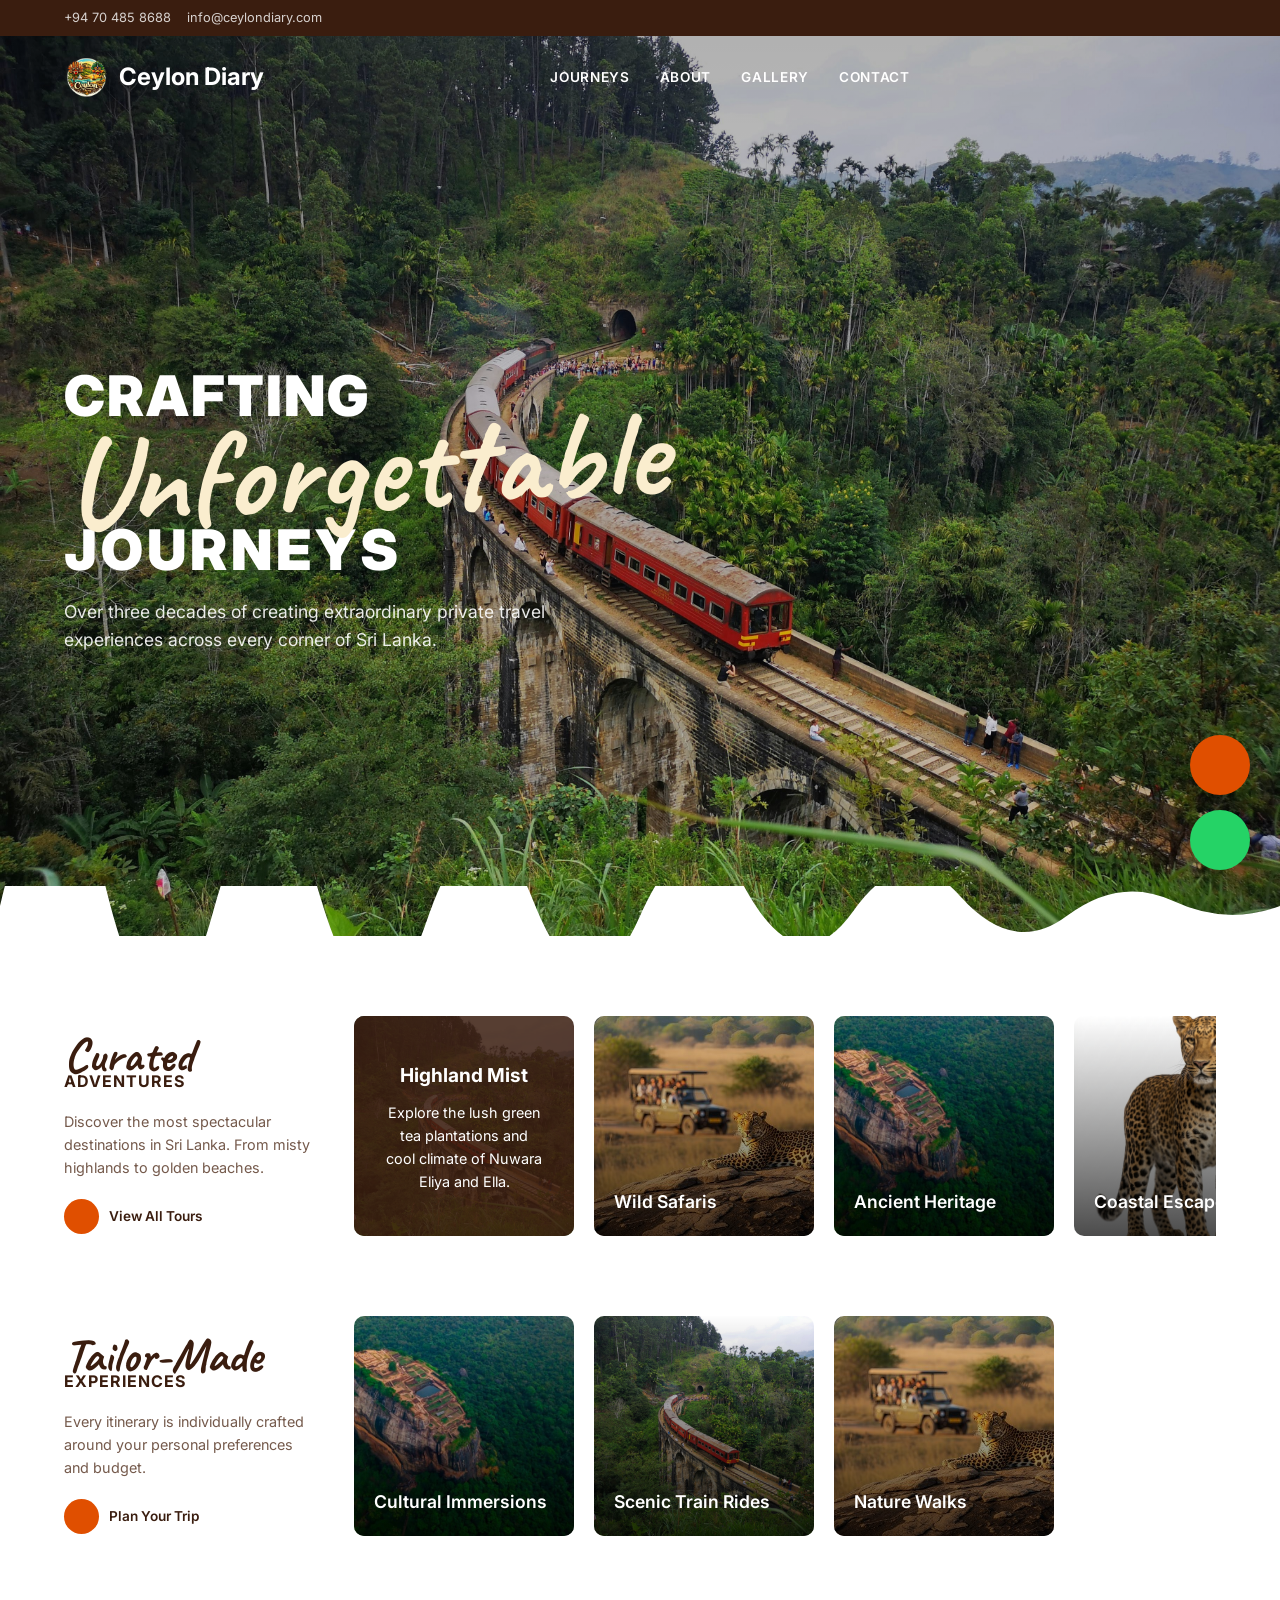
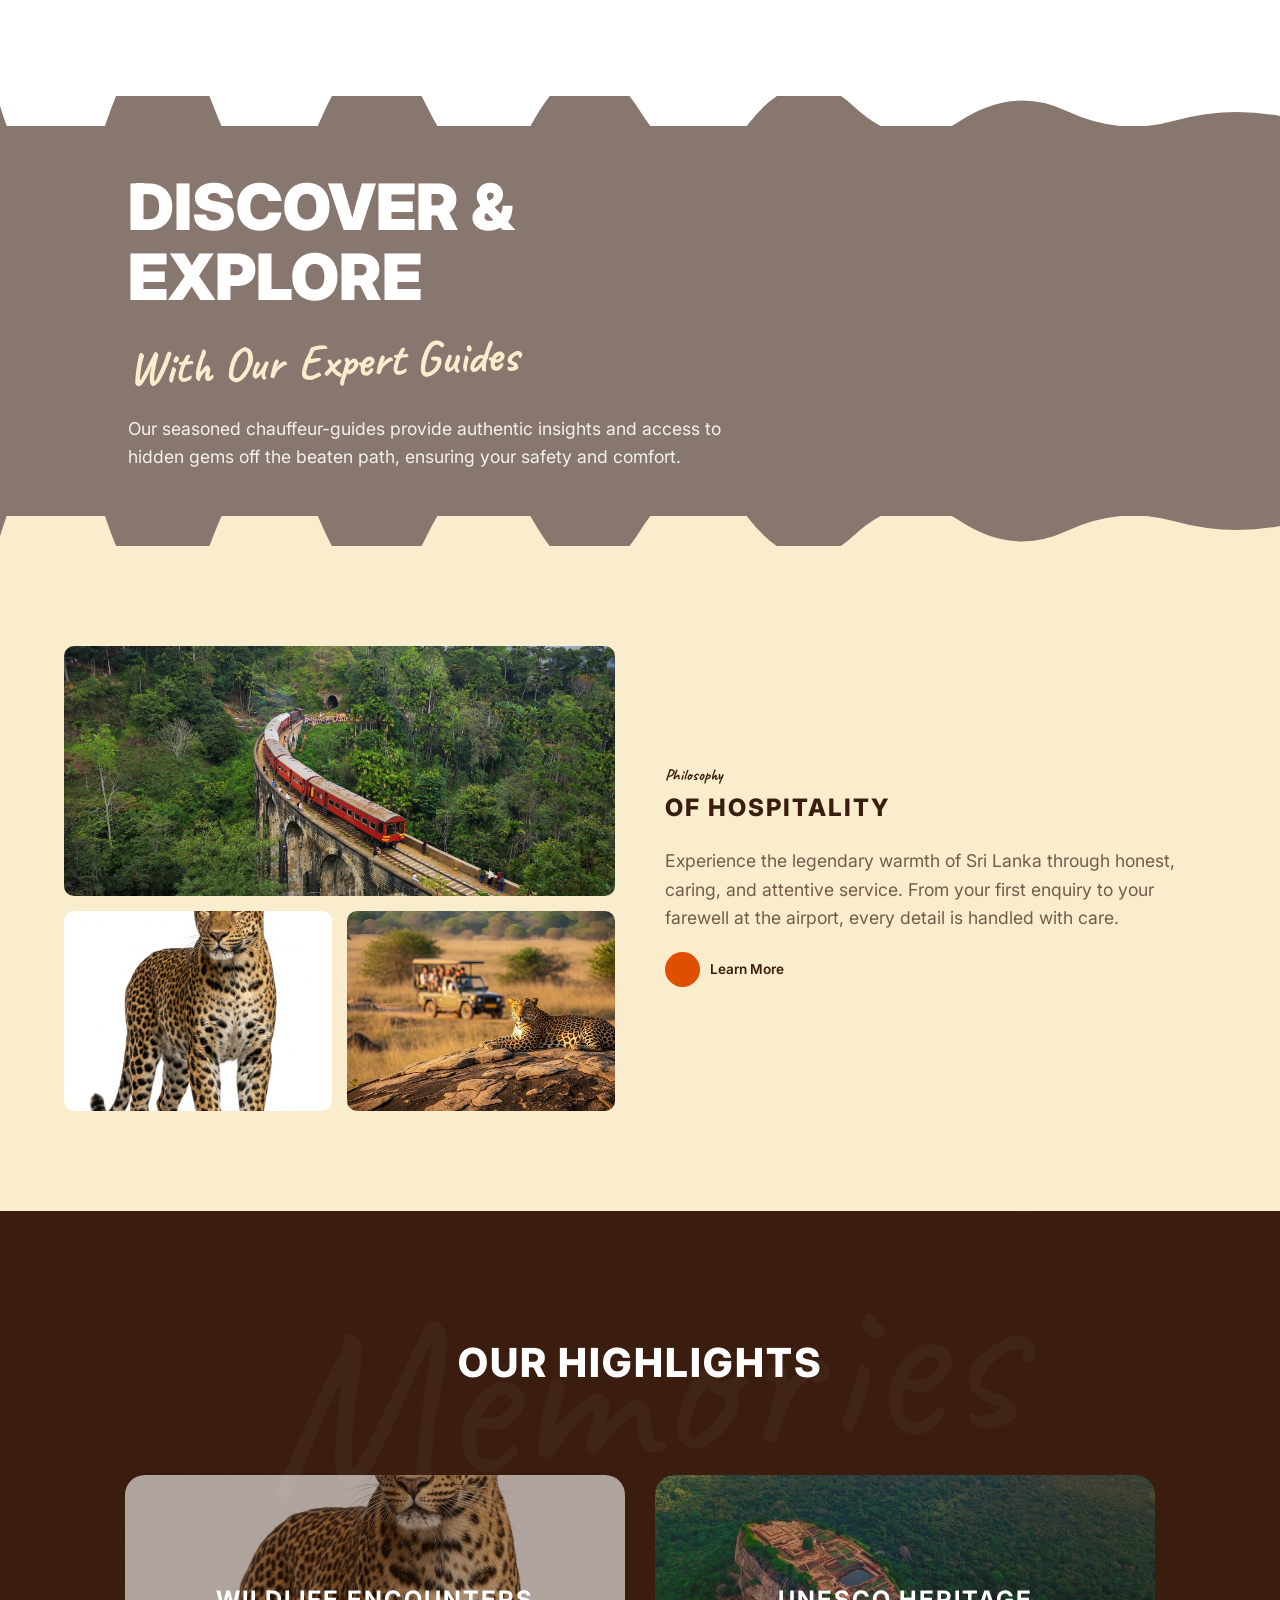
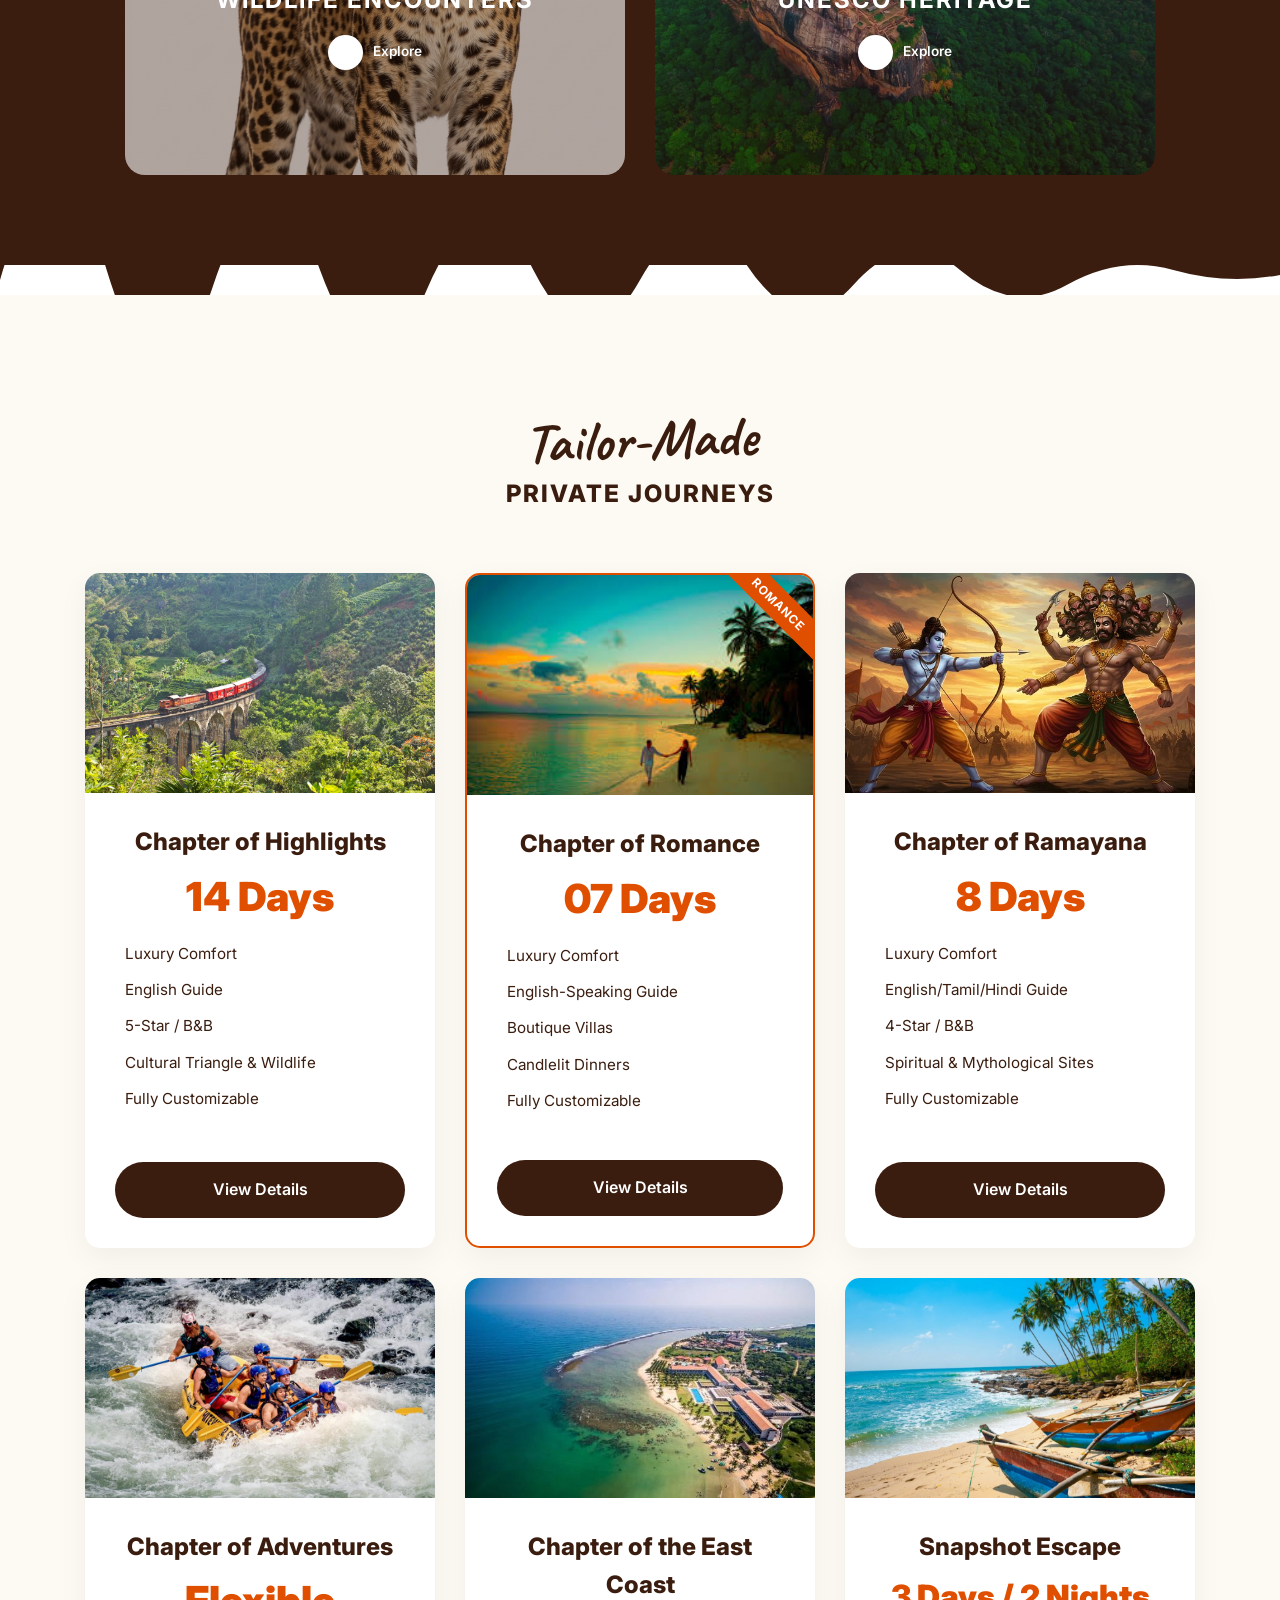
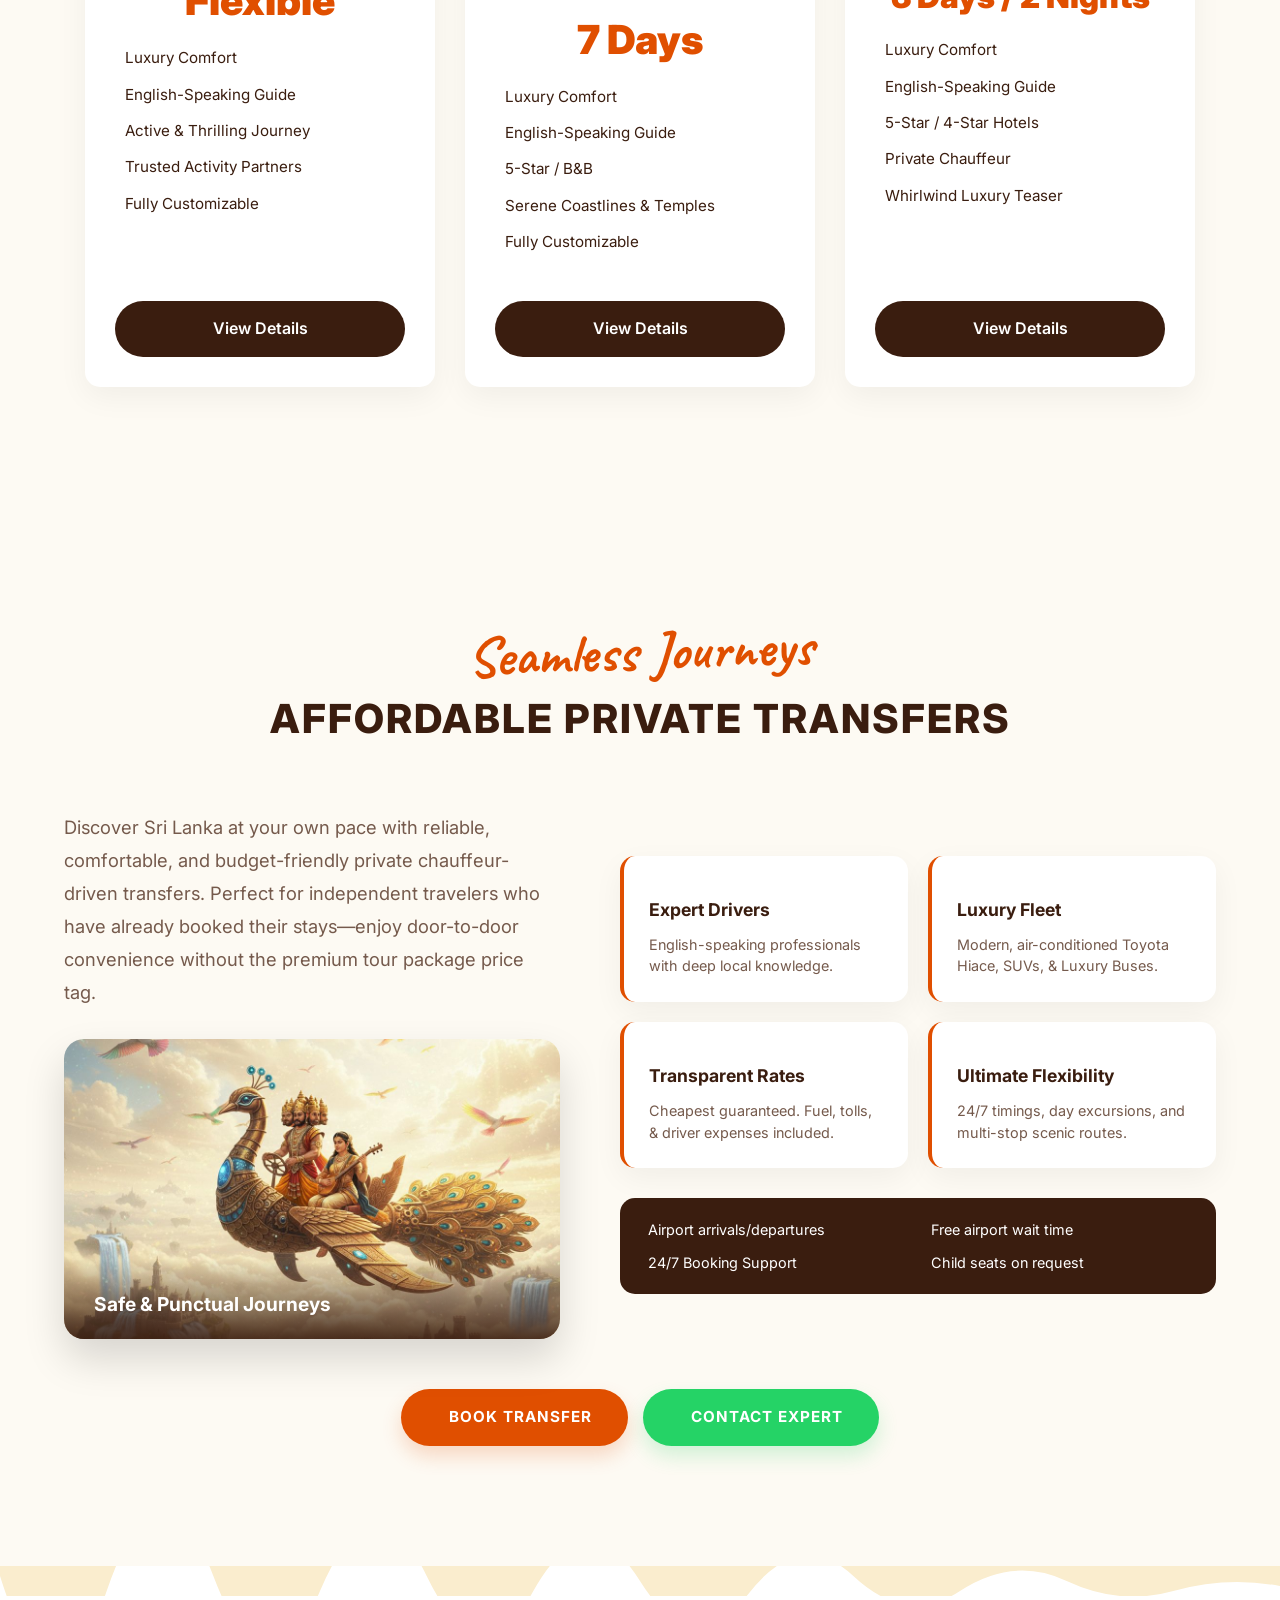
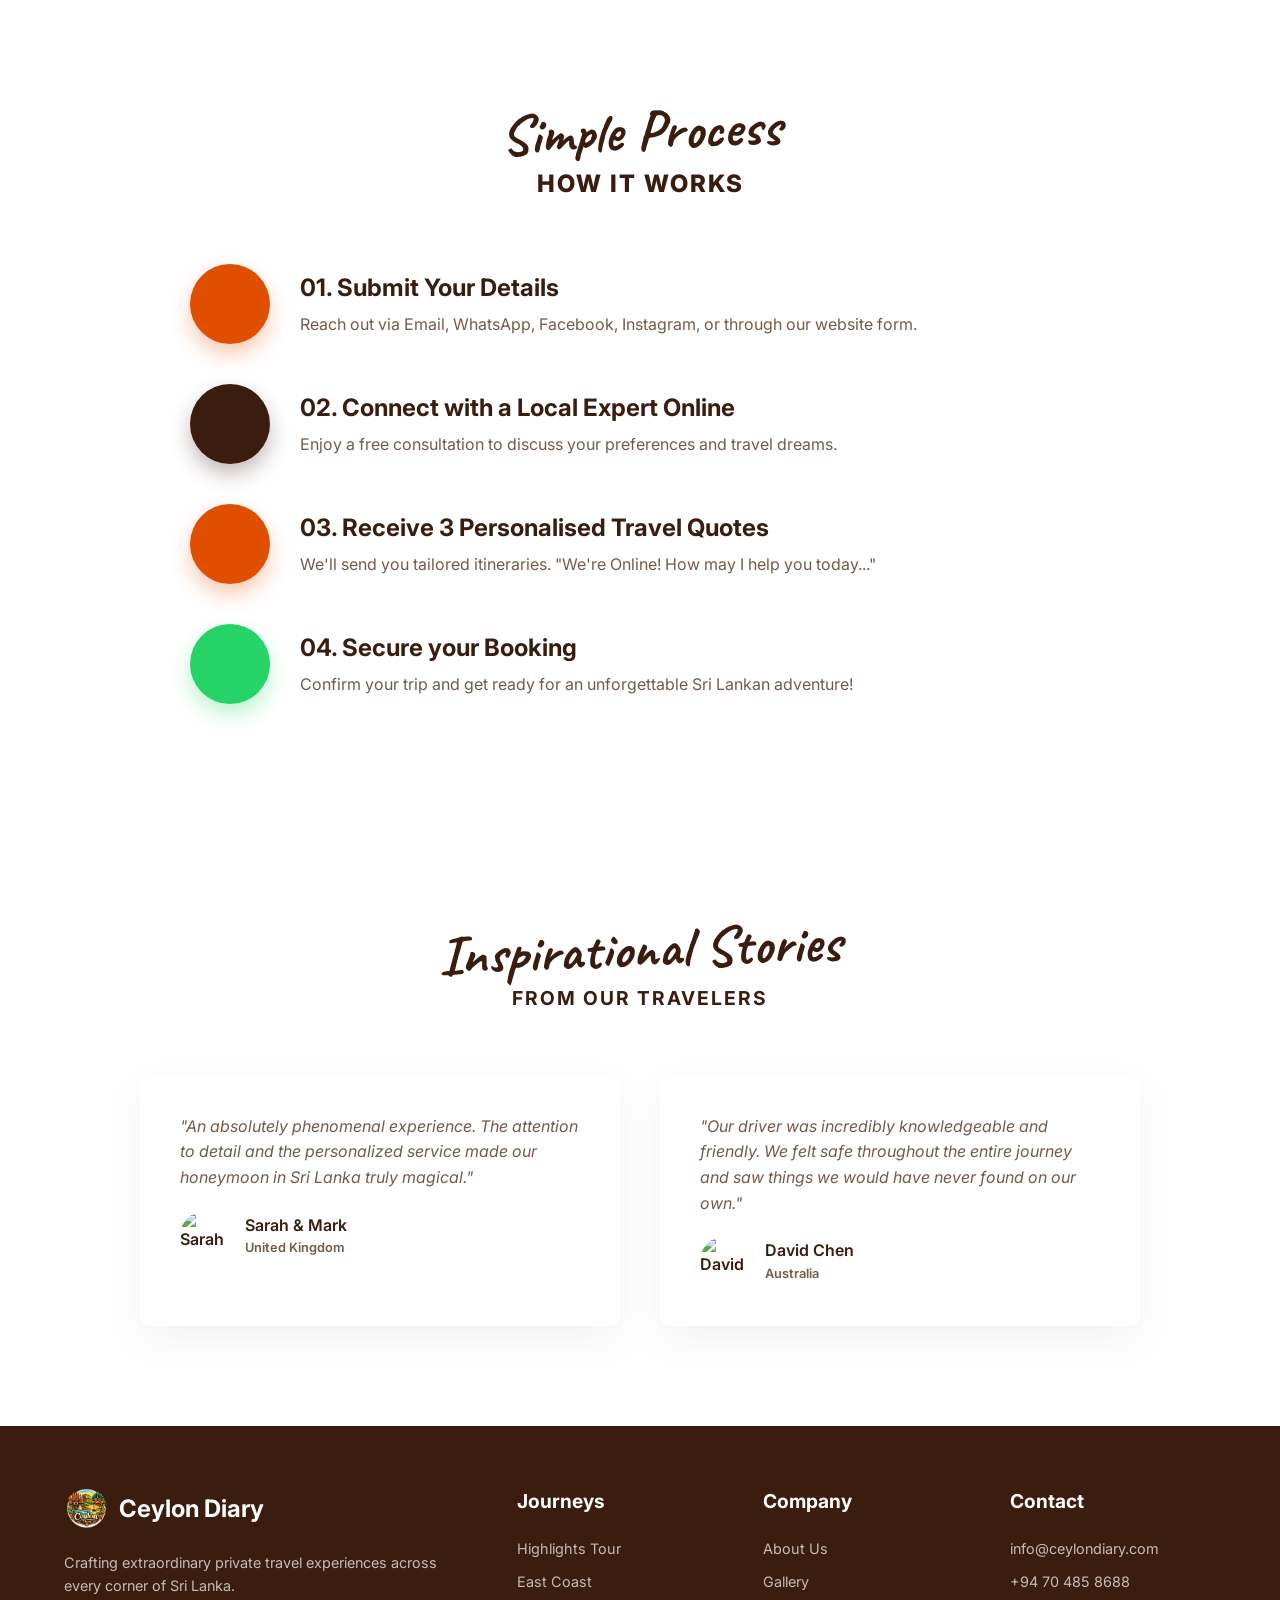
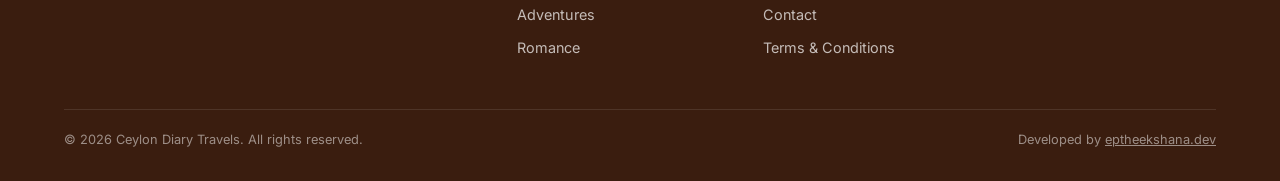
==== commit 7123bf73: "Add official social media profile links and update button container layout" ====
--- a/index.html
+++ b/index.html
@@ -25,8 +25,8 @@
     <div class="top-bar">
         <div><i class="ri-phone-line"></i> +94 70 485 8688 &nbsp;&nbsp; <i class="ri-mail-line"></i> info@ceylondiary.com</div>
         <div>
-            <a href="#"><i class="ri-facebook-fill"></i></a>
-            <a href="#"><i class="ri-instagram-line"></i></a>
+            <a href="https://web.facebook.com/profile.php?id=61585561002703" target="_blank"><i class="ri-facebook-fill"></i></a>
+            <a href="https://www.instagram.com/ceylon_diary_?stkn=MWc4dDlxMTl1MHBueA==" target="_blank"><i class="ri-instagram-line"></i></a>
             <a href="#"><i class="ri-whatsapp-line"></i></a>
         </div>
     </div>
@@ -354,8 +354,8 @@
                 </div>
             </div>
             
-            <div style="text-align: center; margin-top: 50px;">
-                <a href="mailto:info@ceylondiary.com" class="btn-premium" style="margin-right: 15px;"><i class="ri-mail-send-line"></i> Book Transfer</a>
+            <div style="display: flex; gap: 15px; flex-wrap: wrap; justify-content: center; margin-top: 50px;">
+                <a href="mailto:info@ceylondiary.com" class="btn-premium"><i class="ri-mail-send-line"></i> Book Transfer</a>
                 <a href="https://wa.me/94704858688" class="btn-premium whatsapp"><i class="ri-whatsapp-line"></i> Contact Expert</a>
             </div>
         </div>
@@ -469,8 +469,8 @@
                 <a href="#">info@ceylondiary.com</a>
                 <a href="#">+94 70 485 8688</a>
                 <div style="margin-top:20px; display:flex; gap:10px;">
-                    <a href="#"><i class="ri-facebook-fill"></i></a>
-                    <a href="#"><i class="ri-instagram-line"></i></a>
+                    <a href="https://web.facebook.com/profile.php?id=61585561002703" target="_blank"><i class="ri-facebook-fill"></i></a>
+                    <a href="https://www.instagram.com/ceylon_diary_?stkn=MWc4dDlxMTl1MHBueA==" target="_blank"><i class="ri-instagram-line"></i></a>
                     <a href="#"><i class="ri-whatsapp-line"></i></a>
                 </div>
             </div>
